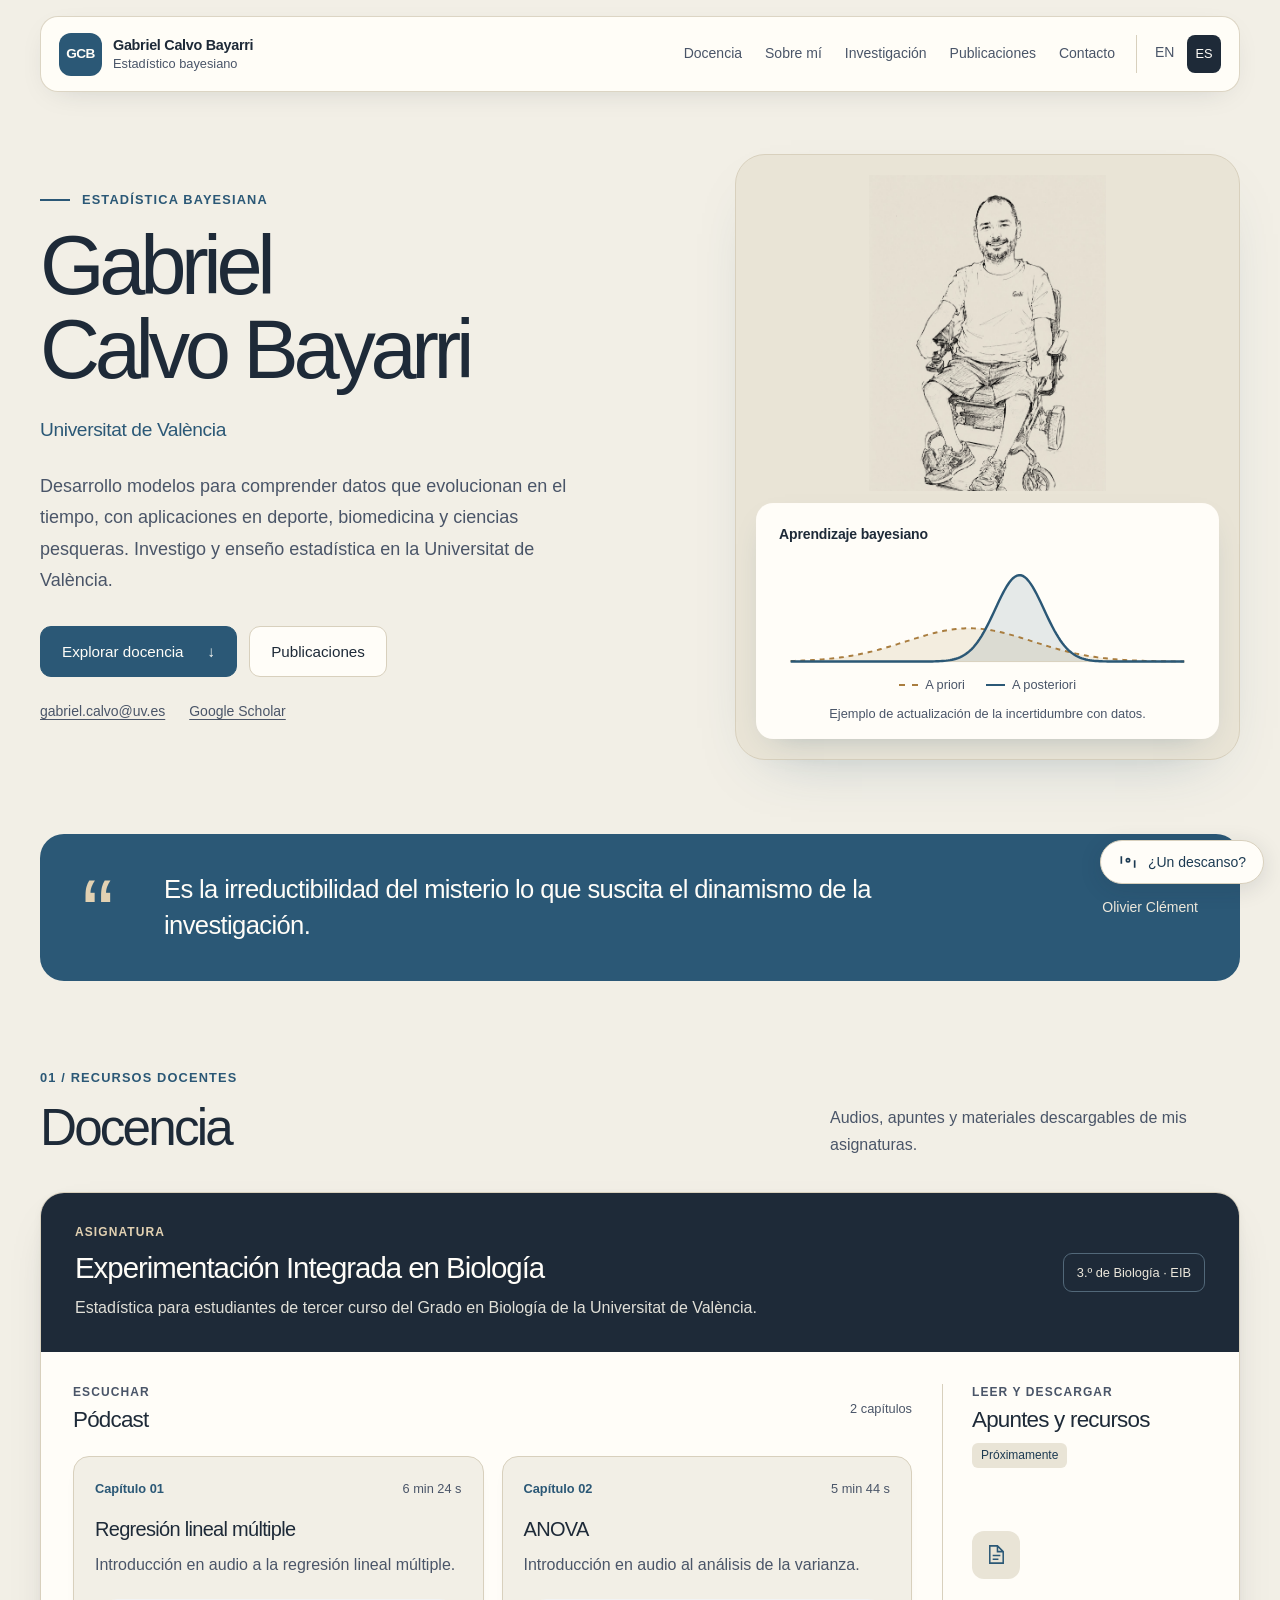
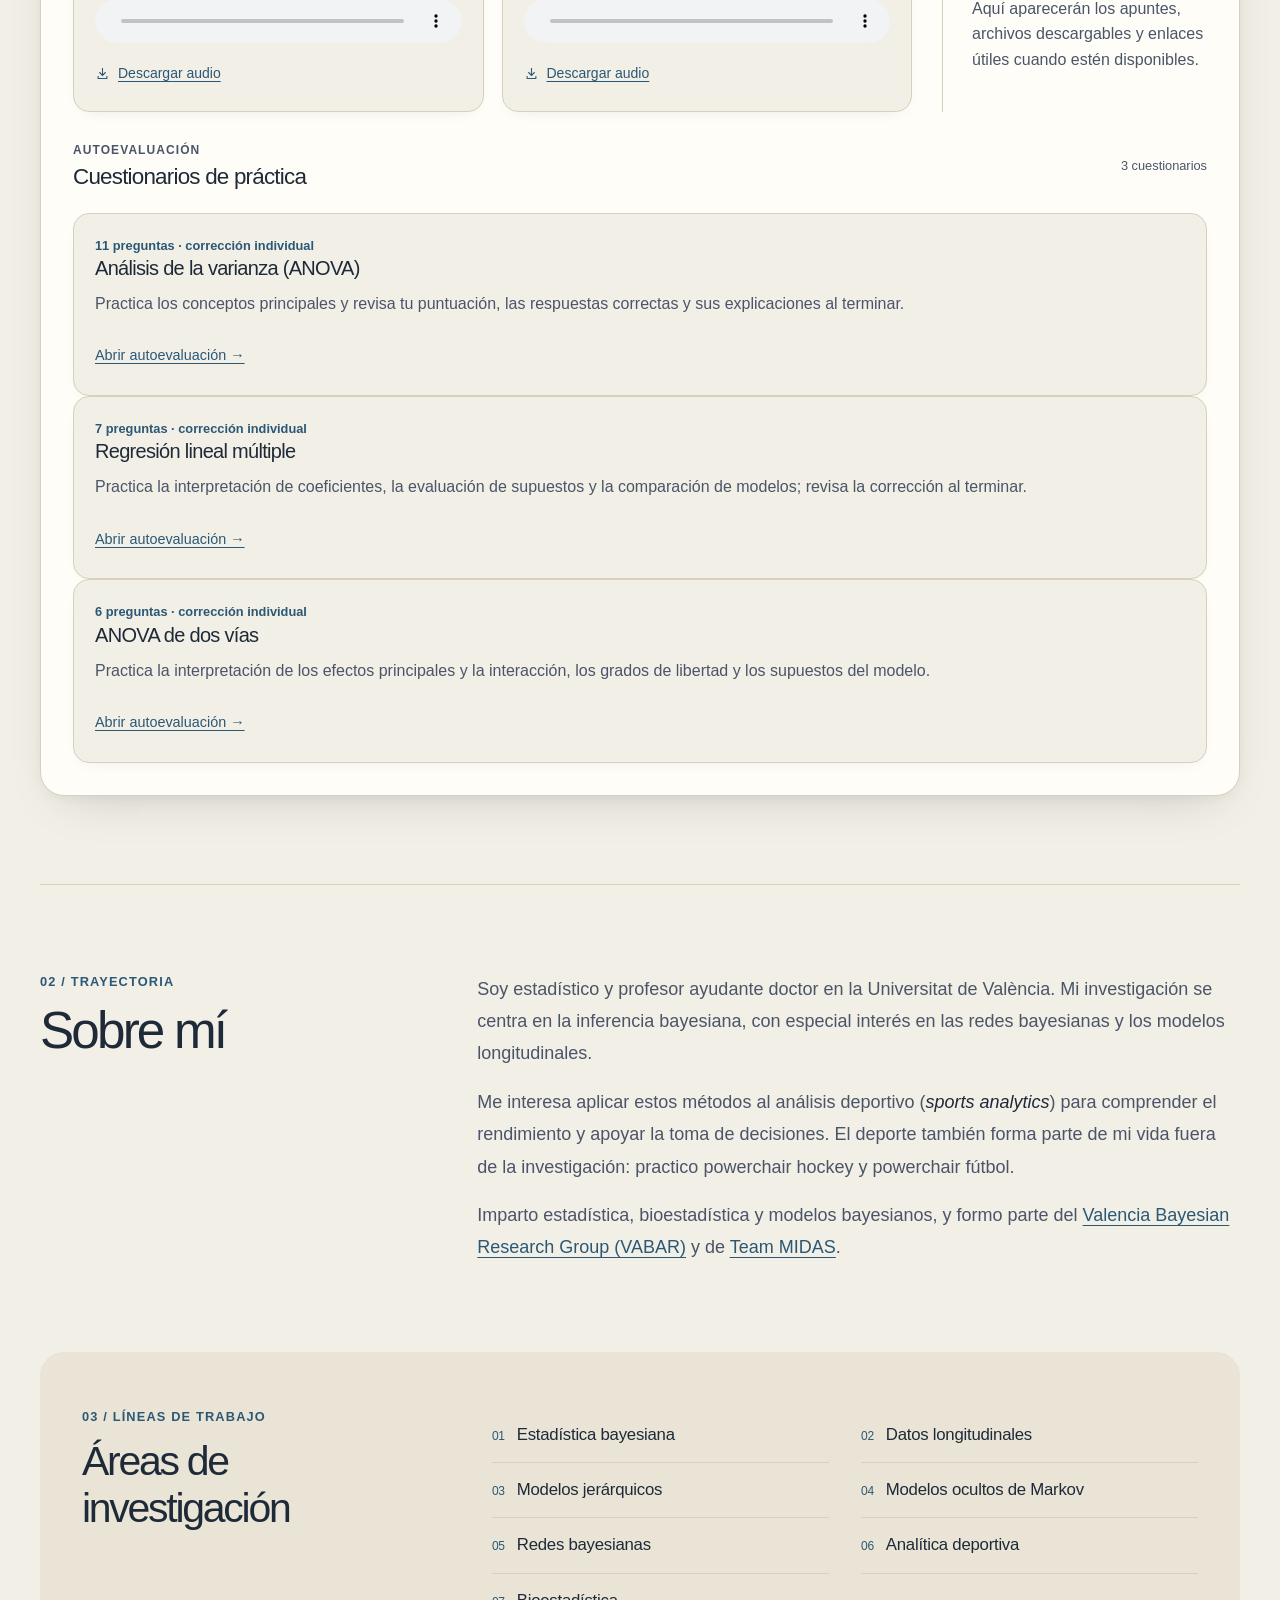
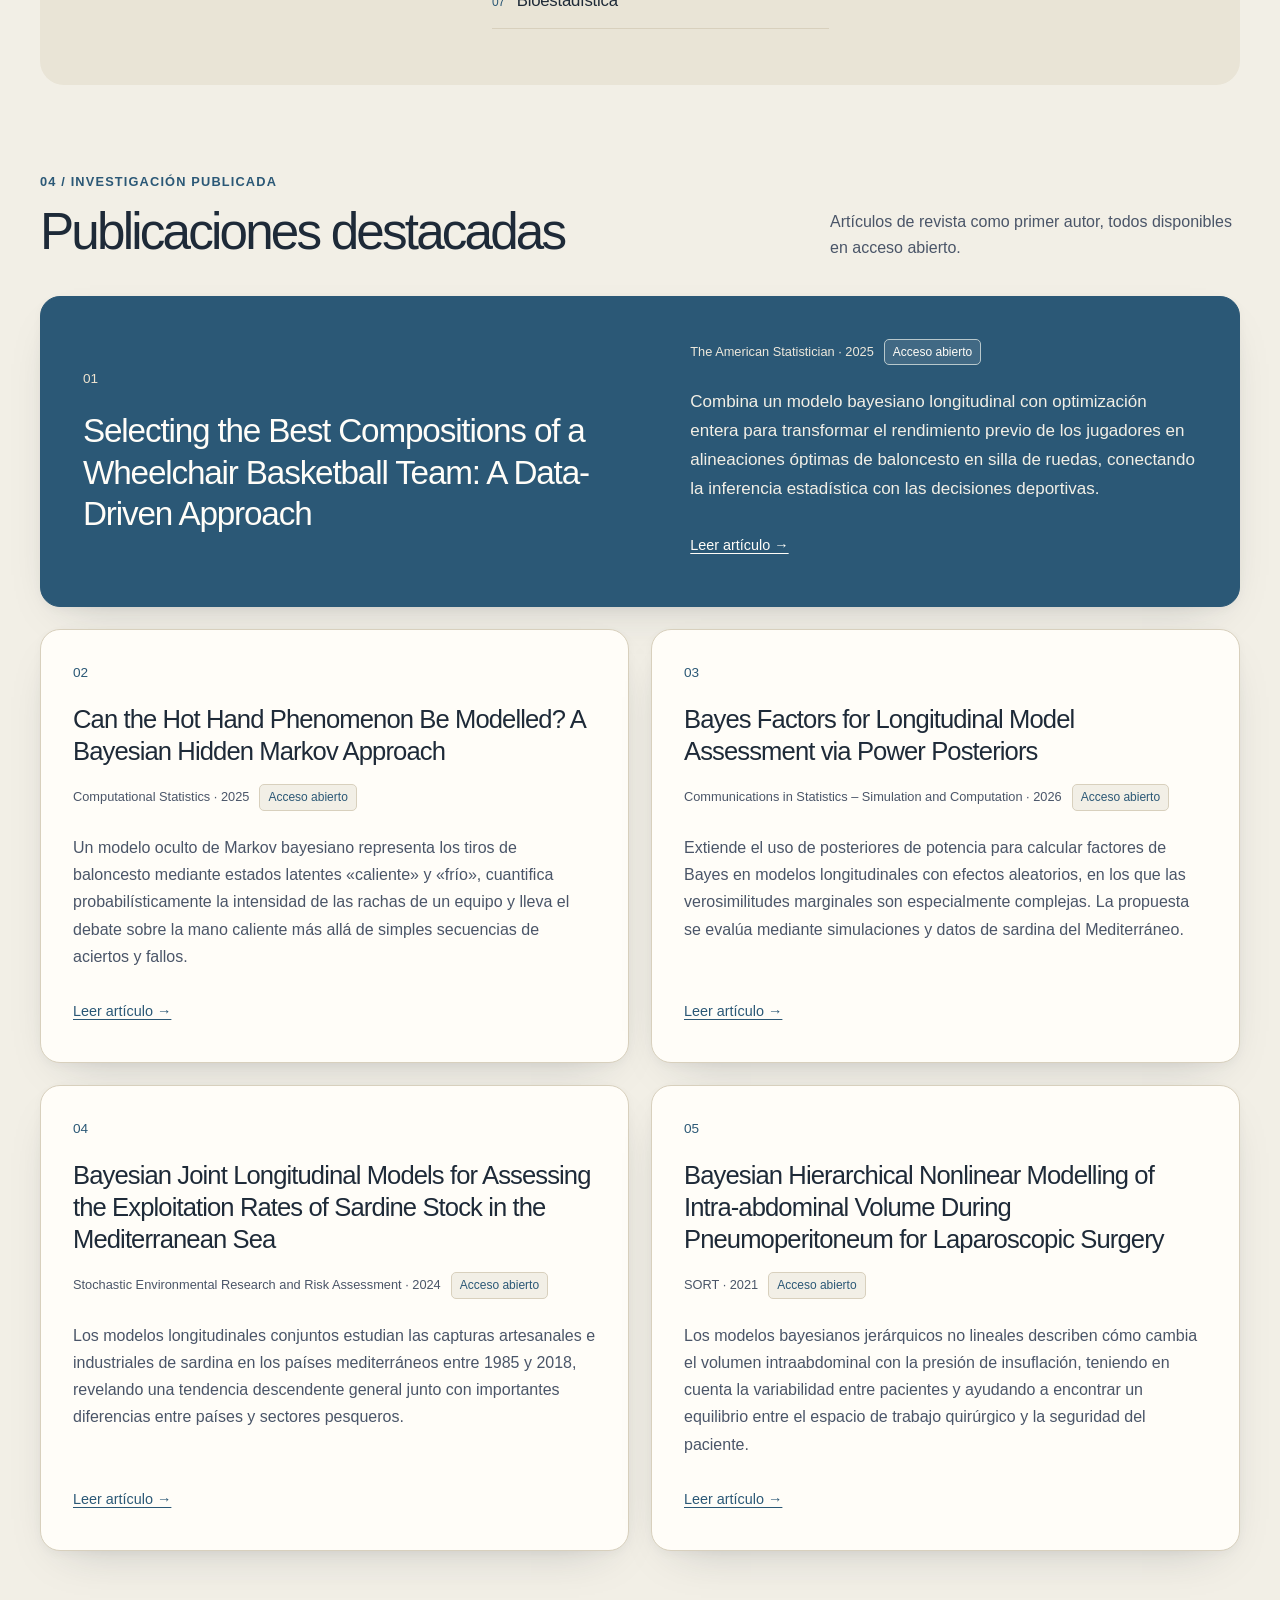
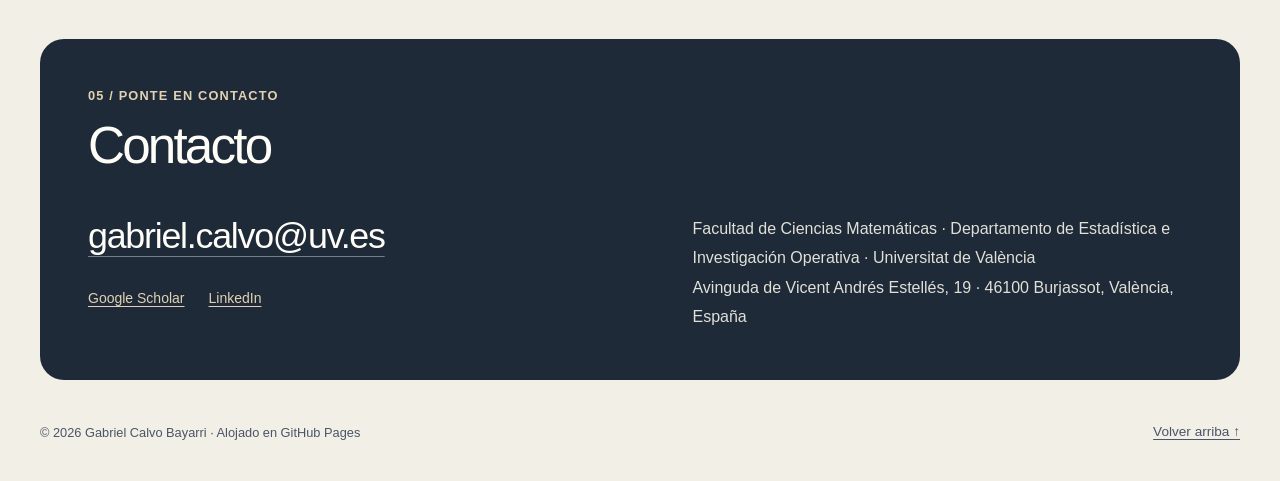
==== es/index.html @ 35aba58b "Reduce el cuestionario de ANOVA de dos vías a seis preguntas" ====
<!DOCTYPE html>
<html lang="es">
<head>
<meta charset="UTF-8">
<meta name="google-site-verification" content="R_-1goxI6KnAA8UKAMJeX9SjiZAaSFVaWB8MNSb2w28" />
<meta name="viewport" content="width=device-width, initial-scale=1.0">
<meta name="description" content="Gabriel Calvo Bayarri — estadístico especializado en modelos bayesianos jerárquicos y longitudinales en la Universitat de València; miembro de VABAR y Team MIDAS.">
<title>Gabriel Calvo Bayarri | Estadística</title>
<link rel="canonical" href="https://gcalvobayarri.github.io/es/">
<meta property="og:type" content="website">
<meta property="og:site_name" content="Gabriel Calvo Bayarri">
<meta property="og:title" content="Gabriel Calvo Bayarri | Estadística">
<meta property="og:description" content="Estadística bayesiana, investigación y docencia en la Universitat de València.">
<meta property="og:url" content="https://gcalvobayarri.github.io/es/">
<meta property="og:locale" content="es_ES">
<meta property="og:locale:alternate" content="en_GB">
<meta property="og:image" content="https://gcalvobayarri.github.io/ilustracion_perfil.jpeg">
<meta property="og:image:type" content="image/jpeg">
<meta property="og:image:width" content="1086">
<meta property="og:image:height" content="1448">
<meta property="og:image:alt" content="Caricatura de Gabriel Calvo Bayarri">
<meta name="twitter:card" content="summary">
<meta name="twitter:title" content="Gabriel Calvo Bayarri | Estadística">
<meta name="twitter:description" content="Estadística bayesiana, investigación y docencia en la Universitat de València.">
<meta name="twitter:image" content="https://gcalvobayarri.github.io/ilustracion_perfil.jpeg">
<meta name="twitter:image:alt" content="Caricatura de Gabriel Calvo Bayarri">
<link rel="alternate" hreflang="en" href="https://gcalvobayarri.github.io/">
<link rel="alternate" hreflang="es" href="https://gcalvobayarri.github.io/es/">
<link rel="alternate" hreflang="x-default" href="https://gcalvobayarri.github.io/">
<meta name="theme-color" content="#2b5876">
<link rel="stylesheet" href="/assets/site.css?v=20260910-warm">
<script src="/assets/site.js?v=20260910" defer></script>
<link rel="stylesheet" href="/assets/pong.css?v=1">
<script type="module" src="/assets/pong.mjs?v=2"></script>
</head>
<body>
<a class="skip-link" href="#main-content">Saltar al contenido</a>
<header class="site-header">
  <div class="container">
    <nav aria-label="Navegación principal">
      <a class="brand" href="#top" aria-label="Gabriel Calvo Bayarri — inicio">
        <span class="brand-mark" aria-hidden="true">GCB</span>
        <span class="brand-copy">
          <span class="brand-name">Gabriel Calvo Bayarri</span>
          <span class="brand-role">Estadístico bayesiano</span>
        </span>
      </a>
      <button class="menu-toggle" type="button" aria-expanded="false" aria-controls="primary-navigation" aria-label="Abrir menú" data-open-label="Abrir menú" data-close-label="Cerrar menú">
        <span aria-hidden="true"></span>
        <span aria-hidden="true"></span>
        <span aria-hidden="true"></span>
      </button>
      <ul class="nav-links" id="primary-navigation">
        <li><a href="#teaching">Docencia</a></li>
        <li><a href="#about">Sobre mí</a></li>
        <li><a href="#research">Investigación</a></li>
        <li><a href="#publications">Publicaciones</a></li>
        <li><a href="#contact">Contacto</a></li>
        <li class="language-switcher" aria-label="Idioma">
          <a href="/" lang="en" hreflang="en">EN</a>
          <span aria-hidden="true">|</span>
          <span aria-current="page">ES</span>
        </li>
      </ul>
    </nav>
  </div>
</header>
<div id="top" class="container">
<section class="hero" aria-labelledby="page-title">
    <div class="hero-copy">
      <p class="eyebrow">Estadística bayesiana</p>
      <h1 id="page-title"><span>Gabriel</span> <span>Calvo Bayarri</span></h1>
      <p class="subtitle">Universitat de València</p>
      <p class="introduction">Desarrollo modelos para comprender datos que evolucionan en el tiempo, con aplicaciones en deporte, biomedicina y ciencias pesqueras. Investigo y enseño estadística en la Universitat de València.</p>
      <div class="buttons">
        <a class="button" href="#teaching">Explorar docencia<span aria-hidden="true">↓</span></a>
        <a class="button secondary" href="#publications">Publicaciones</a>
      </div>
      <div class="hero-links">
        <a href="mailto:gabriel.calvo@uv.es">gabriel.calvo@uv.es</a>
        <a href="https://scholar.google.com/citations?user=3RSI4sgAAAAJ&amp;hl=en" target="_blank" rel="noopener noreferrer">Google Scholar</a>
      </div>
    </div>
    <div class="hero-media">
      <div class="profile-portrait"><img src="/ilustracion_perfil.jpeg" alt="Ilustración de Gabriel Calvo Bayarri" width="1086" height="1448" fetchpriority="high" decoding="async"></div>
      <figure class="signature">
      <div class="signature-heading"><strong>Aprendizaje bayesiano</strong></div>
      <svg viewBox="0 0 430 122" role="img" aria-labelledby="bayes-title-es bayes-desc-es" xmlns="http://www.w3.org/2000/svg">
        <title id="bayes-title-es">A priori · A posteriori</title>
        <desc id="bayes-desc-es">Ejemplo ilustrativo de dos densidades en una misma escala: una distribución a priori amplia y discontinua, y una distribución a posteriori más concentrada, en azul.</desc>
        <path class="prior-fill" d="M12.00,111.37 L14.03,111.31 L16.06,111.25 L18.09,111.18 L20.12,111.11 L22.15,111.03 L24.18,110.95 L26.21,110.86 L28.24,110.76 L30.27,110.66 L32.30,110.55 L34.33,110.43 L36.36,110.31 L38.39,110.18 L40.42,110.03 L42.45,109.88 L44.48,109.72 L46.51,109.55 L48.54,109.37 L50.57,109.18 L52.60,108.98 L54.63,108.77 L56.66,108.54 L58.69,108.30 L60.72,108.06 L62.75,107.79 L64.78,107.52 L66.81,107.23 L68.84,106.93 L70.87,106.61 L72.90,106.28 L74.93,105.94 L76.96,105.58 L78.99,105.21 L81.02,104.82 L83.05,104.41 L85.08,104.00 L87.11,103.56 L89.14,103.11 L91.17,102.65 L93.20,102.18 L95.23,101.68 L97.26,101.18 L99.29,100.66 L101.32,100.13 L103.35,99.58 L105.38,99.02 L107.41,98.46 L109.44,97.87 L111.47,97.28 L113.50,96.68 L115.53,96.07 L117.56,95.45 L119.59,94.83 L121.62,94.19 L123.65,93.55 L125.68,92.91 L127.71,92.27 L129.74,91.62 L131.77,90.97 L133.80,90.32 L135.83,89.68 L137.86,89.03 L139.89,88.39 L141.92,87.76 L143.95,87.13 L145.98,86.52 L148.01,85.91 L150.04,85.31 L152.07,84.73 L154.10,84.16 L156.13,83.61 L158.16,83.07 L160.19,82.55 L162.22,82.05 L164.25,81.58 L166.28,81.12 L168.31,80.69 L170.34,80.28 L172.37,79.90 L174.40,79.55 L176.43,79.22 L178.46,78.93 L180.49,78.66 L182.52,78.42 L184.55,78.22 L186.58,78.04 L188.61,77.90 L190.64,77.79 L192.67,77.72 L194.70,77.68 L196.73,77.67 L198.76,77.69 L200.79,77.75 L202.82,77.84 L204.85,77.96 L206.88,78.11 L208.91,78.30 L210.94,78.52 L212.97,78.77 L215.00,79.05 L217.03,79.36 L219.06,79.70 L221.09,80.06 L223.12,80.45 L225.15,80.87 L227.18,81.31 L229.21,81.77 L231.24,82.26 L233.27,82.77 L235.30,83.29 L237.33,83.84 L239.36,84.40 L241.39,84.97 L243.42,85.56 L245.45,86.16 L247.48,86.77 L249.51,87.40 L251.54,88.03 L253.57,88.66 L255.60,89.30 L257.63,89.95 L259.66,90.59 L261.69,91.24 L263.72,91.89 L265.75,92.54 L267.78,93.18 L269.81,93.82 L271.84,94.46 L273.87,95.09 L275.90,95.71 L277.93,96.33 L279.96,96.94 L281.99,97.53 L284.02,98.12 L286.05,98.70 L288.08,99.26 L290.11,99.81 L292.14,100.35 L294.17,100.88 L296.20,101.39 L298.23,101.89 L300.26,102.38 L302.29,102.85 L304.32,103.31 L306.35,103.75 L308.38,104.17 L310.41,104.59 L312.44,104.98 L314.47,105.36 L316.50,105.73 L318.53,106.08 L320.56,106.42 L322.59,106.75 L324.62,107.06 L326.65,107.35 L328.68,107.64 L330.71,107.91 L332.74,108.16 L334.77,108.41 L336.80,108.64 L338.83,108.86 L340.86,109.07 L342.89,109.26 L344.92,109.45 L346.95,109.63 L348.98,109.79 L351.01,109.95 L353.04,110.10 L355.07,110.23 L357.10,110.36 L359.13,110.49 L361.16,110.60 L363.19,110.71 L365.22,110.81 L367.25,110.90 L369.28,110.99 L371.31,111.07 L373.34,111.14 L375.37,111.21 L377.40,111.28 L379.43,111.34 L381.46,111.39 L383.49,111.44 L385.52,111.49 L387.55,111.54 L389.58,111.58 L391.61,111.61 L393.64,111.65 L395.67,111.68 L397.70,111.71 L399.73,111.74 L401.76,111.76 L403.79,111.78 L405.82,111.80 L407.85,111.82 L409.88,111.84 L411.91,111.86 L413.94,111.87 L415.97,111.88 L418.00,111.89 L418,112 L12,112 Z"/>
        <path class="posterior-fill" d="M12.00,112.00 L14.03,112.00 L16.06,112.00 L18.09,112.00 L20.12,112.00 L22.15,112.00 L24.18,112.00 L26.21,112.00 L28.24,112.00 L30.27,112.00 L32.30,112.00 L34.33,112.00 L36.36,112.00 L38.39,112.00 L40.42,112.00 L42.45,112.00 L44.48,112.00 L46.51,112.00 L48.54,112.00 L50.57,112.00 L52.60,112.00 L54.63,112.00 L56.66,112.00 L58.69,112.00 L60.72,112.00 L62.75,112.00 L64.78,112.00 L66.81,112.00 L68.84,112.00 L70.87,112.00 L72.90,112.00 L74.93,112.00 L76.96,112.00 L78.99,112.00 L81.02,112.00 L83.05,112.00 L85.08,112.00 L87.11,112.00 L89.14,112.00 L91.17,112.00 L93.20,112.00 L95.23,112.00 L97.26,112.00 L99.29,112.00 L101.32,112.00 L103.35,112.00 L105.38,112.00 L107.41,112.00 L109.44,112.00 L111.47,112.00 L113.50,112.00 L115.53,112.00 L117.56,112.00 L119.59,112.00 L121.62,112.00 L123.65,112.00 L125.68,112.00 L127.71,112.00 L129.74,112.00 L131.77,112.00 L133.80,112.00 L135.83,112.00 L137.86,111.99 L139.89,111.99 L141.92,111.99 L143.95,111.98 L145.98,111.98 L148.01,111.97 L150.04,111.96 L152.07,111.94 L154.10,111.92 L156.13,111.89 L158.16,111.85 L160.19,111.81 L162.22,111.74 L164.25,111.66 L166.28,111.56 L168.31,111.43 L170.34,111.27 L172.37,111.06 L174.40,110.80 L176.43,110.49 L178.46,110.10 L180.49,109.63 L182.52,109.06 L184.55,108.39 L186.58,107.58 L188.61,106.63 L190.64,105.52 L192.67,104.22 L194.70,102.73 L196.73,101.03 L198.76,99.10 L200.79,96.92 L202.82,94.50 L204.85,91.81 L206.88,88.87 L208.91,85.67 L210.94,82.23 L212.97,78.55 L215.00,74.66 L217.03,70.60 L219.06,66.39 L221.09,62.08 L223.12,57.71 L225.15,53.35 L227.18,49.06 L229.21,44.89 L231.24,40.90 L233.27,37.18 L235.30,33.77 L237.33,30.74 L239.36,28.14 L241.39,26.02 L243.42,24.42 L245.45,23.38 L247.48,22.90 L249.51,23.01 L251.54,23.70 L253.57,24.95 L255.60,26.74 L257.63,29.04 L259.66,31.81 L261.69,34.98 L263.72,38.52 L265.75,42.35 L267.78,46.40 L269.81,50.63 L271.84,54.96 L273.87,59.32 L275.90,63.67 L277.93,67.95 L279.96,72.11 L281.99,76.12 L284.02,79.93 L286.05,83.52 L288.08,86.88 L290.11,89.99 L292.14,92.83 L294.17,95.42 L296.20,97.75 L298.23,99.84 L300.26,101.68 L302.29,103.30 L304.32,104.72 L306.35,105.95 L308.38,107.00 L310.41,107.89 L312.44,108.65 L314.47,109.29 L316.50,109.82 L318.53,110.25 L320.56,110.61 L322.59,110.90 L324.62,111.14 L326.65,111.33 L328.68,111.48 L330.71,111.60 L332.74,111.70 L334.77,111.77 L336.80,111.83 L338.83,111.87 L340.86,111.90 L342.89,111.93 L344.92,111.95 L346.95,111.96 L348.98,111.97 L351.01,111.98 L353.04,111.99 L355.07,111.99 L357.10,111.99 L359.13,111.99 L361.16,112.00 L363.19,112.00 L365.22,112.00 L367.25,112.00 L369.28,112.00 L371.31,112.00 L373.34,112.00 L375.37,112.00 L377.40,112.00 L379.43,112.00 L381.46,112.00 L383.49,112.00 L385.52,112.00 L387.55,112.00 L389.58,112.00 L391.61,112.00 L393.64,112.00 L395.67,112.00 L397.70,112.00 L399.73,112.00 L401.76,112.00 L403.79,112.00 L405.82,112.00 L407.85,112.00 L409.88,112.00 L411.91,112.00 L413.94,112.00 L415.97,112.00 L418.00,112.00 L418,112 L12,112 Z"/>
        <line class="chart-baseline" x1="12" y1="112" x2="418" y2="112"/>
        <path class="prior-curve" d="M12.00,111.37 L14.03,111.31 L16.06,111.25 L18.09,111.18 L20.12,111.11 L22.15,111.03 L24.18,110.95 L26.21,110.86 L28.24,110.76 L30.27,110.66 L32.30,110.55 L34.33,110.43 L36.36,110.31 L38.39,110.18 L40.42,110.03 L42.45,109.88 L44.48,109.72 L46.51,109.55 L48.54,109.37 L50.57,109.18 L52.60,108.98 L54.63,108.77 L56.66,108.54 L58.69,108.30 L60.72,108.06 L62.75,107.79 L64.78,107.52 L66.81,107.23 L68.84,106.93 L70.87,106.61 L72.90,106.28 L74.93,105.94 L76.96,105.58 L78.99,105.21 L81.02,104.82 L83.05,104.41 L85.08,104.00 L87.11,103.56 L89.14,103.11 L91.17,102.65 L93.20,102.18 L95.23,101.68 L97.26,101.18 L99.29,100.66 L101.32,100.13 L103.35,99.58 L105.38,99.02 L107.41,98.46 L109.44,97.87 L111.47,97.28 L113.50,96.68 L115.53,96.07 L117.56,95.45 L119.59,94.83 L121.62,94.19 L123.65,93.55 L125.68,92.91 L127.71,92.27 L129.74,91.62 L131.77,90.97 L133.80,90.32 L135.83,89.68 L137.86,89.03 L139.89,88.39 L141.92,87.76 L143.95,87.13 L145.98,86.52 L148.01,85.91 L150.04,85.31 L152.07,84.73 L154.10,84.16 L156.13,83.61 L158.16,83.07 L160.19,82.55 L162.22,82.05 L164.25,81.58 L166.28,81.12 L168.31,80.69 L170.34,80.28 L172.37,79.90 L174.40,79.55 L176.43,79.22 L178.46,78.93 L180.49,78.66 L182.52,78.42 L184.55,78.22 L186.58,78.04 L188.61,77.90 L190.64,77.79 L192.67,77.72 L194.70,77.68 L196.73,77.67 L198.76,77.69 L200.79,77.75 L202.82,77.84 L204.85,77.96 L206.88,78.11 L208.91,78.30 L210.94,78.52 L212.97,78.77 L215.00,79.05 L217.03,79.36 L219.06,79.70 L221.09,80.06 L223.12,80.45 L225.15,80.87 L227.18,81.31 L229.21,81.77 L231.24,82.26 L233.27,82.77 L235.30,83.29 L237.33,83.84 L239.36,84.40 L241.39,84.97 L243.42,85.56 L245.45,86.16 L247.48,86.77 L249.51,87.40 L251.54,88.03 L253.57,88.66 L255.60,89.30 L257.63,89.95 L259.66,90.59 L261.69,91.24 L263.72,91.89 L265.75,92.54 L267.78,93.18 L269.81,93.82 L271.84,94.46 L273.87,95.09 L275.90,95.71 L277.93,96.33 L279.96,96.94 L281.99,97.53 L284.02,98.12 L286.05,98.70 L288.08,99.26 L290.11,99.81 L292.14,100.35 L294.17,100.88 L296.20,101.39 L298.23,101.89 L300.26,102.38 L302.29,102.85 L304.32,103.31 L306.35,103.75 L308.38,104.17 L310.41,104.59 L312.44,104.98 L314.47,105.36 L316.50,105.73 L318.53,106.08 L320.56,106.42 L322.59,106.75 L324.62,107.06 L326.65,107.35 L328.68,107.64 L330.71,107.91 L332.74,108.16 L334.77,108.41 L336.80,108.64 L338.83,108.86 L340.86,109.07 L342.89,109.26 L344.92,109.45 L346.95,109.63 L348.98,109.79 L351.01,109.95 L353.04,110.10 L355.07,110.23 L357.10,110.36 L359.13,110.49 L361.16,110.60 L363.19,110.71 L365.22,110.81 L367.25,110.90 L369.28,110.99 L371.31,111.07 L373.34,111.14 L375.37,111.21 L377.40,111.28 L379.43,111.34 L381.46,111.39 L383.49,111.44 L385.52,111.49 L387.55,111.54 L389.58,111.58 L391.61,111.61 L393.64,111.65 L395.67,111.68 L397.70,111.71 L399.73,111.74 L401.76,111.76 L403.79,111.78 L405.82,111.80 L407.85,111.82 L409.88,111.84 L411.91,111.86 L413.94,111.87 L415.97,111.88 L418.00,111.89"/>
        <path class="posterior-curve" d="M12.00,112.00 L14.03,112.00 L16.06,112.00 L18.09,112.00 L20.12,112.00 L22.15,112.00 L24.18,112.00 L26.21,112.00 L28.24,112.00 L30.27,112.00 L32.30,112.00 L34.33,112.00 L36.36,112.00 L38.39,112.00 L40.42,112.00 L42.45,112.00 L44.48,112.00 L46.51,112.00 L48.54,112.00 L50.57,112.00 L52.60,112.00 L54.63,112.00 L56.66,112.00 L58.69,112.00 L60.72,112.00 L62.75,112.00 L64.78,112.00 L66.81,112.00 L68.84,112.00 L70.87,112.00 L72.90,112.00 L74.93,112.00 L76.96,112.00 L78.99,112.00 L81.02,112.00 L83.05,112.00 L85.08,112.00 L87.11,112.00 L89.14,112.00 L91.17,112.00 L93.20,112.00 L95.23,112.00 L97.26,112.00 L99.29,112.00 L101.32,112.00 L103.35,112.00 L105.38,112.00 L107.41,112.00 L109.44,112.00 L111.47,112.00 L113.50,112.00 L115.53,112.00 L117.56,112.00 L119.59,112.00 L121.62,112.00 L123.65,112.00 L125.68,112.00 L127.71,112.00 L129.74,112.00 L131.77,112.00 L133.80,112.00 L135.83,112.00 L137.86,111.99 L139.89,111.99 L141.92,111.99 L143.95,111.98 L145.98,111.98 L148.01,111.97 L150.04,111.96 L152.07,111.94 L154.10,111.92 L156.13,111.89 L158.16,111.85 L160.19,111.81 L162.22,111.74 L164.25,111.66 L166.28,111.56 L168.31,111.43 L170.34,111.27 L172.37,111.06 L174.40,110.80 L176.43,110.49 L178.46,110.10 L180.49,109.63 L182.52,109.06 L184.55,108.39 L186.58,107.58 L188.61,106.63 L190.64,105.52 L192.67,104.22 L194.70,102.73 L196.73,101.03 L198.76,99.10 L200.79,96.92 L202.82,94.50 L204.85,91.81 L206.88,88.87 L208.91,85.67 L210.94,82.23 L212.97,78.55 L215.00,74.66 L217.03,70.60 L219.06,66.39 L221.09,62.08 L223.12,57.71 L225.15,53.35 L227.18,49.06 L229.21,44.89 L231.24,40.90 L233.27,37.18 L235.30,33.77 L237.33,30.74 L239.36,28.14 L241.39,26.02 L243.42,24.42 L245.45,23.38 L247.48,22.90 L249.51,23.01 L251.54,23.70 L253.57,24.95 L255.60,26.74 L257.63,29.04 L259.66,31.81 L261.69,34.98 L263.72,38.52 L265.75,42.35 L267.78,46.40 L269.81,50.63 L271.84,54.96 L273.87,59.32 L275.90,63.67 L277.93,67.95 L279.96,72.11 L281.99,76.12 L284.02,79.93 L286.05,83.52 L288.08,86.88 L290.11,89.99 L292.14,92.83 L294.17,95.42 L296.20,97.75 L298.23,99.84 L300.26,101.68 L302.29,103.30 L304.32,104.72 L306.35,105.95 L308.38,107.00 L310.41,107.89 L312.44,108.65 L314.47,109.29 L316.50,109.82 L318.53,110.25 L320.56,110.61 L322.59,110.90 L324.62,111.14 L326.65,111.33 L328.68,111.48 L330.71,111.60 L332.74,111.70 L334.77,111.77 L336.80,111.83 L338.83,111.87 L340.86,111.90 L342.89,111.93 L344.92,111.95 L346.95,111.96 L348.98,111.97 L351.01,111.98 L353.04,111.99 L355.07,111.99 L357.10,111.99 L359.13,111.99 L361.16,112.00 L363.19,112.00 L365.22,112.00 L367.25,112.00 L369.28,112.00 L371.31,112.00 L373.34,112.00 L375.37,112.00 L377.40,112.00 L379.43,112.00 L381.46,112.00 L383.49,112.00 L385.52,112.00 L387.55,112.00 L389.58,112.00 L391.61,112.00 L393.64,112.00 L395.67,112.00 L397.70,112.00 L399.73,112.00 L401.76,112.00 L403.79,112.00 L405.82,112.00 L407.85,112.00 L409.88,112.00 L411.91,112.00 L413.94,112.00 L415.97,112.00 L418.00,112.00"/>
      </svg>
      <div class="chart-legend"><span class="legend prior">A priori</span><span class="legend">A posteriori</span></div>
      <figcaption class="signature-caption">Ejemplo de actualización de la incertidumbre con datos.</figcaption>
    </figure>
    </div>
  </section>
<figure class="research-quote">
    <span class="quote-mark" aria-hidden="true">“</span>
    <blockquote>
      <p>Es la irreductibilidad del misterio lo que suscita el dinamismo de la investigación.</p>
    </blockquote>
    <figcaption>Olivier Clément</figcaption>
  </figure>
<main id="main-content">
<section id="teaching" class="teaching-section">
      <div class="section-heading-block">
      <div><p class="section-kicker">01 / Recursos docentes</p><h2>Docencia</h2></div>
      <p class="section-lede">Audios, apuntes y materiales descargables de mis asignaturas.</p>
    </div>

      <article class="course-block">
        <div class="course-heading">
          <div>
            <p class="eyebrow">Asignatura</p>
            <h3>Experimentación Integrada en Biología</h3>
            <p>Estadística para estudiantes de tercer curso del Grado en Biología de la Universitat de València.</p>
          </div>
          <span class="course-badge">3.º de Biología · EIB</span>
        </div>

        <div class="teaching-layout">
          <div class="teaching-panel" role="region" aria-labelledby="podcast-title-es">
            <div class="panel-heading">
              <div>
                <p class="eyebrow">Escuchar</p>
                <h4 id="podcast-title-es">Pódcast</h4>
              </div>
              <span class="panel-count">2 capítulos</span>
            </div>

            <div class="episode-list">
              <article class="episode-card">
                <div class="episode-top">
                  <span class="episode-number">Capítulo 01</span>
                  <span class="episode-duration">6 min 24 s</span>
                </div>
                <h5>Regresión lineal múltiple</h5>
                <p>Introducción en audio a la regresión lineal múltiple.</p>
                <audio controls preload="metadata" aria-label="Pódcast: Capítulo 1, Regresión lineal múltiple">
                  <source src="/audio/capitulo_modelo_lineal_es.m4a" type="audio/mp4">
                  Tu navegador no permite reproducir este audio.
                </audio>
                <div class="episode-footer">
                  <a class="audio-download" href="/audio/capitulo_modelo_lineal_es.m4a" download><svg viewBox="0 0 24 24" fill="none" stroke="currentColor" stroke-width="1.7" aria-hidden="true"><path d="M12 3v12m-5-5 5 5 5-5M5 16v4h14v-4"/></svg>Descargar audio</a>
                </div>
              </article>

              <article class="episode-card">
                <div class="episode-top">
                  <span class="episode-number">Capítulo 02</span>
                  <span class="episode-duration">5 min 44 s</span>
                </div>
                <h5>ANOVA</h5>
                <p>Introducción en audio al análisis de la varianza.</p>
                <audio controls preload="metadata" aria-label="Pódcast: Capítulo 2, ANOVA">
                  <source src="/audio/capitulo2_anova_es.m4a" type="audio/mp4">
                  Tu navegador no permite reproducir este audio.
                </audio>
                <div class="episode-footer">
                  <a class="audio-download" href="/audio/capitulo2_anova_es.m4a" download><svg viewBox="0 0 24 24" fill="none" stroke="currentColor" stroke-width="1.7" aria-hidden="true"><path d="M12 3v12m-5-5 5 5 5-5M5 16v4h14v-4"/></svg>Descargar audio</a>
                </div>
              </article>
            </div>
          </div>

          <div class="teaching-panel materials-panel" role="region" aria-labelledby="materials-title-es">
            <div class="panel-heading">
              <div>
                <p class="eyebrow">Leer y descargar</p>
                <h4 id="materials-title-es">Apuntes y recursos</h4>
              </div>
              <span class="panel-count">Próximamente</span>
            </div>
            <div class="materials-empty">
      <span class="materials-symbol" aria-hidden="true"><svg viewBox="0 0 24 24" fill="none" stroke="currentColor" stroke-width="1.6" aria-hidden="true"><path d="M13 3H5v18h14V9l-6-6Zm0 0v6h6M8 13h8M8 17h6"/></svg></span>
      <p>Aquí aparecerán los apuntes, archivos descargables y enlaces útiles cuando estén disponibles.</p>
    </div>
          </div>
          <div class="teaching-panel" role="region" aria-labelledby="practice-title-es" style="grid-column:1 / -1">
            <div class="panel-heading">
              <div><p class="eyebrow">Autoevaluación</p><h4 id="practice-title-es">Cuestionarios de práctica</h4></div>
              <span class="panel-count">3 cuestionarios</span>
            </div>
            <article class="episode-card">
              <span class="episode-number">11 preguntas · corrección individual</span>
              <h5>Análisis de la varianza (ANOVA)</h5>
              <p>Practica los conceptos principales y revisa tu puntuación, las respuestas correctas y sus explicaciones al terminar.</p>
              <a class="publication-link" href="/es/docencia/anova.html">Abrir autoevaluación →</a>
            </article>
            <article class="episode-card">
              <span class="episode-number">7 preguntas · corrección individual</span>
              <h5>Regresión lineal múltiple</h5>
              <p>Practica la interpretación de coeficientes, la evaluación de supuestos y la comparación de modelos; revisa la corrección al terminar.</p>
              <a class="publication-link" href="/es/docencia/regresion.html">Abrir autoevaluación →</a>
            </article>
            <article class="episode-card">
              <span class="episode-number">6 preguntas · corrección individual</span>
              <h5>ANOVA de dos vías</h5>
              <p>Practica la interpretación de los efectos principales y la interacción, los grados de libertad y los supuestos del modelo.</p>
              <a class="publication-link" href="/es/docencia/anova-dos-vias.html">Abrir autoevaluación →</a>
            </article>
          </div>
        </div>
      </article>
    </section>

<section id="about" class="about-section">
    <div><p class="section-kicker">02 / Trayectoria</p><h2>Sobre mí</h2></div>
    <div class="about-copy">
      <p>Soy estadístico y profesor ayudante doctor en la Universitat de València. Mi investigación se centra en la inferencia bayesiana, con especial interés en las redes bayesianas y los modelos longitudinales.</p>
      <p>Me interesa aplicar estos métodos al análisis deportivo (<em>sports analytics</em>) para comprender el rendimiento y apoyar la toma de decisiones. El deporte también forma parte de mi vida fuera de la investigación: practico powerchair hockey y powerchair fútbol.</p>
      <p>Imparto estadística, bioestadística y modelos bayesianos, y formo parte del
        <a href="https://vabar.github.io/members/" target="_blank" rel="noopener noreferrer">Valencia Bayesian Research Group (VABAR)</a>
        y de <a href="https://math.uni.lu/midas/people/dp/?gabrielcalvo" target="_blank" rel="noopener noreferrer">Team MIDAS</a>.
      </p>
    </div>
  </section>

<section id="research" class="research-section">
    <div><p class="section-kicker">03 / Líneas de trabajo</p><h2>Áreas de investigación</h2></div>
    <ul class="research-list">
        <li>Estadística bayesiana</li>
        <li>Datos longitudinales</li>
        <li>Modelos jerárquicos</li>
        <li>Modelos ocultos de Markov</li>
        <li>Redes bayesianas</li>
        <li>Analítica deportiva</li>
        <li>Bioestadística</li>
      </ul>
  </section>

<section id="publications">
    <div class="section-heading-block">
      <div><p class="section-kicker">04 / Investigación publicada</p><h2>Publicaciones destacadas</h2></div>
      <p class="section-lede">Artículos de revista como primer autor, todos disponibles en acceso abierto.</p>
    </div>
    <div class="publications"><article class="pub-card featured"><div class="featured-heading"><span class="publication-number" aria-hidden="true">01</span><h3>
            <a href="https://www.tandfonline.com/doi/full/10.1080/00031305.2024.2402246" target="_blank" rel="noopener noreferrer">
              Selecting the Best Compositions of a Wheelchair Basketball Team: A Data-Driven Approach
            </a>
          </h3></div><div class="featured-body">
          <p class="publication-meta">
            <span>The American Statistician · 2025</span>
            <span class="open-access-badge">Acceso abierto</span>
          </p>
          <p>
            Combina un modelo bayesiano longitudinal con optimización entera
            para transformar el rendimiento previo de los jugadores en
            alineaciones óptimas de baloncesto en silla de ruedas, conectando
            la inferencia estadística con las decisiones deportivas.
          </p>
          <a class="publication-link" href="https://www.tandfonline.com/doi/full/10.1080/00031305.2024.2402246" target="_blank" rel="noopener noreferrer">Leer artículo →</a>
        </div></article><article class="pub-card">
<span class="publication-number" aria-hidden="true">02</span>
          <h3>
            <a href="https://link.springer.com/article/10.1007/s00180-024-01560-8" target="_blank" rel="noopener noreferrer">
              Can the Hot Hand Phenomenon Be Modelled? A Bayesian Hidden Markov Approach
            </a>
          </h3>
          <p class="publication-meta">
            <span>Computational Statistics · 2025</span>
            <span class="open-access-badge">Acceso abierto</span>
          </p>
          <p>
            Un modelo oculto de Markov bayesiano representa los tiros de
            baloncesto mediante estados latentes «caliente» y «frío», cuantifica
            probabilísticamente la intensidad de las rachas de un equipo y lleva
            el debate sobre la mano caliente más allá de simples secuencias de
            aciertos y fallos.
          </p>
          <a class="publication-link" href="https://link.springer.com/article/10.1007/s00180-024-01560-8" target="_blank" rel="noopener noreferrer">Leer artículo →</a>
        </article><article class="pub-card">
<span class="publication-number" aria-hidden="true">03</span>
          <h3>
            <a href="https://www.tandfonline.com/doi/full/10.1080/03610918.2024.2399159" target="_blank" rel="noopener noreferrer">
              Bayes Factors for Longitudinal Model Assessment via Power Posteriors
            </a>
          </h3>
          <p class="publication-meta">
            <span>Communications in Statistics – Simulation and Computation · 2026</span>
            <span class="open-access-badge">Acceso abierto</span>
          </p>
          <p>
            Extiende el uso de posteriores de potencia para calcular factores
            de Bayes en modelos longitudinales con efectos aleatorios, en los
            que las verosimilitudes marginales son especialmente complejas. La
            propuesta se evalúa mediante simulaciones y datos de sardina del
            Mediterráneo.
          </p>
          <a class="publication-link" href="https://www.tandfonline.com/doi/full/10.1080/03610918.2024.2399159" target="_blank" rel="noopener noreferrer">Leer artículo →</a>
        </article><article class="pub-card">
<span class="publication-number" aria-hidden="true">04</span>
          <h3>
            <a href="https://link.springer.com/article/10.1007/s00477-023-02649-0" target="_blank" rel="noopener noreferrer">
              Bayesian Joint Longitudinal Models for Assessing the Exploitation Rates of Sardine Stock in the Mediterranean Sea
            </a>
          </h3>
          <p class="publication-meta">
            <span>Stochastic Environmental Research and Risk Assessment · 2024</span>
            <span class="open-access-badge">Acceso abierto</span>
          </p>
          <p>
            Los modelos longitudinales conjuntos estudian las capturas
            artesanales e industriales de sardina en los países mediterráneos
            entre 1985 y 2018, revelando una tendencia descendente general junto
            con importantes diferencias entre países y sectores pesqueros.
          </p>
          <a class="publication-link" href="https://link.springer.com/article/10.1007/s00477-023-02649-0" target="_blank" rel="noopener noreferrer">Leer artículo →</a>
        </article><article class="pub-card">
<span class="publication-number" aria-hidden="true">05</span>
          <h3>
            <a href="https://upcommons.upc.edu/entities/publication/efefdcba-d39e-43cb-ab7d-149e91c5d741" target="_blank" rel="noopener noreferrer">
              Bayesian Hierarchical Nonlinear Modelling of Intra-abdominal Volume During Pneumoperitoneum for Laparoscopic Surgery
            </a>
          </h3>
          <p class="publication-meta">
            <span>SORT · 2021</span>
            <span class="open-access-badge">Acceso abierto</span>
          </p>
          <p>
            Los modelos bayesianos jerárquicos no lineales describen cómo
            cambia el volumen intraabdominal con la presión de insuflación,
            teniendo en cuenta la variabilidad entre pacientes y ayudando a
            encontrar un equilibrio entre el espacio de trabajo quirúrgico y
            la seguridad del paciente.
          </p>
          <a class="publication-link" href="https://upcommons.upc.edu/entities/publication/efefdcba-d39e-43cb-ab7d-149e91c5d741" target="_blank" rel="noopener noreferrer">Leer artículo →</a>
        </article></div>
  </section>

<section id="contact" class="contact-section">
    <p class="section-kicker">05 / Ponte en contacto</p><h2>Contacto</h2>
    <div class="contact-layout">
      <div><a class="contact-email" href="mailto:gabriel.calvo@uv.es">gabriel.calvo@uv.es</a><div class="contact-links">
        <a href="https://scholar.google.com/citations?user=3RSI4sgAAAAJ&hl=en" target="_blank" rel="noopener noreferrer">Google Scholar</a>
        <a href="https://www.linkedin.com/in/gabriel-calvo-bayarri-797377b9/" target="_blank" rel="noopener noreferrer">LinkedIn</a>
      </div></div>
      <p class="contact-address">Facultad de Ciencias Matemáticas · Departamento de Estadística e Investigación Operativa · Universitat de València<br>
          Avinguda de Vicent Andrés Estellés, 19 · 46100 Burjassot, València, España</p>
    </div>
  </section>
</main>
</div>
<footer>
  <div class="container">
    <p>© 2026 Gabriel Calvo Bayarri · Alojado en GitHub Pages</p>
    <a href="#top">Volver arriba ↑</a>
  </div>
</footer>
<!-- Cloudflare Web Analytics -->
<script type='module' src='https://static.cloudflareinsights.com/beacon.min.js' data-cf-beacon='{"token": "9bba960dc3624a2086b7335573e051ea"}'></script>
<!-- End Cloudflare Web Analytics -->
</body>
</html>
---- assets/site.css ----
/* Shared visual system for the English and Spanish pages. */
:root {
  color-scheme: light;
  --ink: #1e2a38;
  --muted: #4a5568;
  --blue: #2b5876;
  --blue-dark: #1c3a52;
  --blue-light: #e9e4d6;
  --line: #d8d0bd;
  --paper: #f2efe6;
  --white: #fffdf8;
  --radius: 24px;
  --shadow: 0 18px 48px -26px rgba(30, 42, 56, .27), 0 3px 10px rgba(30, 42, 56, .035);
  --max: 1240px;
  font-family: "Helvetica Neue", Helvetica, Arial, sans-serif;
  font-size: 100%;
  font-synthesis: none;
}
* { box-sizing: border-box; }
html { scroll-behavior: smooth; scroll-padding-top: 120px; }
body { margin: 0; background: var(--paper); color: var(--ink); line-height: 1.65; -webkit-font-smoothing: antialiased; }
.js body { padding-top: 110px; }
a { color: var(--blue); text-decoration-thickness: 1px; text-underline-offset: .22em; }
a:hover { color: var(--blue-dark); }
button, input, audio { font: inherit; }
button, a { -webkit-tap-highlight-color: transparent; }
a:focus-visible, button:focus-visible, audio:focus-visible { outline: 3px solid #956727; outline-offset: 5px; border-radius: 5px; }
img, svg { display: block; max-width: 100%; }
figure, blockquote { margin: 0; }
h1, h2, h3, h4, h5, p { margin-top: 0; }
h1, h2, h3, h4, h5 { line-height: 1.15; font-weight: 500; }
h2 { font-size: clamp(2.4rem, 4vw, 3.65rem); letter-spacing: -.055em; margin-bottom: 0; }
h3 { font-size: 1.6rem; letter-spacing: -.035em; }
p { margin-bottom: 1rem; }
.container { width: min(var(--max), calc(100% - 80px)); margin-inline: auto; }
.skip-link { position: fixed; top: 8px; left: 20px; transform: translateY(-160%); padding: 12px 20px; border-radius: 10px; background: var(--ink); color: var(--white); z-index: 100; }
.skip-link:focus { transform: none; color: var(--white); }
.site-header { position: sticky; top: 16px; z-index: 50; margin: 16px 0 0; }
.js .site-header { position: fixed; top: 16px; inset-inline: 0; margin: 0; }
.site-header nav { position: relative; display: flex; align-items: center; justify-content: space-between; gap: 20px; min-height: 76px; padding: 13px 18px; border: 1px solid rgba(216, 208, 189, .88); border-radius: 18px; background: rgba(255, 253, 248, .95); box-shadow: 0 8px 32px -17px rgba(30, 42, 56, .25); backdrop-filter: blur(18px); -webkit-backdrop-filter: blur(18px); }
.brand { display: inline-flex; align-items: center; flex-shrink: 0; gap: 11px; color: var(--ink); text-decoration: none; }
.brand:hover { color: var(--blue); }
.brand-mark { display: grid; place-items: center; width: 43px; height: 43px; background: var(--blue); color: var(--white); border-radius: 12px; font-size: .85rem; font-weight: 600; letter-spacing: -.04em; }
.brand-copy { display: flex; flex-direction: column; line-height: 1.4; }
.brand-name { font-size: .9rem; font-weight: 600; letter-spacing: -.02em; }
.brand-role { color: var(--muted); font-size: .8rem; }
.nav-links { display: flex; align-items: center; gap: 3px; list-style: none; margin: 0; padding: 0; }
.nav-links > li > a { display: block; padding: 9px 10px; color: var(--muted); font-size: .875rem; text-decoration: none; border-radius: 9px; transition: color .2s, background .2s; }
.nav-links > li > a:hover, .nav-links > li > a[aria-current="location"] { color: var(--blue); background: var(--blue-light); }
.nav-links .language-switcher { display: flex; align-items: center; gap: 4px; border-left: 1px solid var(--line); margin-left: 8px; padding-left: 12px; font-size: .8rem; }
.language-switcher > span[aria-hidden] { display: none; }
.language-switcher a, .language-switcher > span[aria-current] { display: inline-flex; align-items: center; justify-content: center; min-width: 34px; min-height: 38px; padding: 6px !important; }
.language-switcher > span[aria-current] { background: var(--ink); color: var(--white); border-radius: 8px; }
.menu-toggle { display: none; width: 44px; height: 44px; align-items: center; justify-content: center; flex-direction: column; gap: 5px; padding: 10px; border: 1px solid var(--line); border-radius: 10px; background: var(--white); color: var(--ink); cursor: pointer; }
.menu-toggle span { width: 20px; height: 2px; background: currentColor; transition: transform .2s, opacity .2s; }
.menu-toggle[aria-expanded="true"] span:nth-child(1) { transform: translateY(7px) rotate(45deg); }
.menu-toggle[aria-expanded="true"] span:nth-child(2) { opacity: 0; }
.menu-toggle[aria-expanded="true"] span:nth-child(3) { transform: translateY(-7px) rotate(-45deg); }
.hero { display: grid; grid-template-columns: 1.25fr 1fr; align-items: center; gap: clamp(36px, 5vw, 76px); padding: 44px 0 74px; }
.hero-copy { min-width: 0; }
.eyebrow, .section-kicker { margin-bottom: 15px; color: var(--blue); font-size: .8rem; font-weight: 600; line-height: 1.4; letter-spacing: .09em; text-transform: uppercase; }
.hero .eyebrow { display: flex; align-items: center; gap: 12px; }
.hero .eyebrow::before { content: ""; width: 30px; height: 2px; background: var(--blue); }
h1 { margin: 0 0 22px; font-size: clamp(3.3rem, 6.5vw, 6rem); font-weight: 500; letter-spacing: -.065em; line-height: 1.01; }
h1 > span { display: block; }
.subtitle { margin-bottom: 25px; color: var(--blue); font-size: 1.2rem; letter-spacing: -.02em; }
.introduction { max-width: 535px; margin-bottom: 0; color: var(--muted); font-size: 1.125rem; line-height: 1.75; }
.buttons { display: flex; flex-wrap: wrap; gap: 12px; margin-top: 29px; }
.button { display: inline-flex; align-items: center; justify-content: center; gap: 24px; min-height: 50px; padding: 12px 21px; border: 1px solid var(--blue); border-radius: 11px; background: var(--blue); color: var(--white); font-size: .95rem; font-weight: 500; text-decoration: none; transition: transform .2s, box-shadow .2s, background .2s; }
.button:hover { color: var(--white); background: var(--blue-dark); box-shadow: 0 7px 20px -9px var(--blue); transform: translateY(-2px); }
.button.secondary { border-color: var(--line); background: var(--white); color: var(--ink); }
.button.secondary:hover { color: var(--blue); background: var(--blue-light); box-shadow: var(--shadow); }
.hero-links { display: flex; flex-wrap: wrap; gap: 10px 24px; margin-top: 23px; font-size: .875rem; }
.hero-links a { color: var(--muted); }
.hero-links a:hover { color: var(--blue); }
.hero-media { position: relative; min-width: 0; padding: 20px; background: #e9e4d6; border: 1px solid #d8d0bd; border-radius: 30px; box-shadow: 0 24px 60px -35px rgba(43, 88, 118, .35); }
.profile-portrait { display: flex; align-items: center; justify-content: center; height: 316px; overflow: hidden; }
.profile-portrait img { display: block; width: auto; height: 100%; max-width: 100%; object-fit: contain; mix-blend-mode: multiply; }
.signature { position: relative; margin-top: 12px; padding: 19px 22px 14px; border: 1px solid rgba(255, 253, 248, .8); border-radius: 17px; background: var(--white); box-shadow: 0 12px 32px -18px rgba(43, 88, 118, .38); }
.signature-heading { display: flex; align-items: center; justify-content: space-between; gap: 10px; margin-bottom: 7px; }
.signature-heading strong { font-size: .875rem; font-weight: 600; letter-spacing: -.01em; }
.signature svg { width: 100%; height: auto; }
.chart-baseline { stroke: #d8d0bd; stroke-width: 1; }
.prior-fill { fill: #d8c5a6; fill-opacity: .3; }
.prior-curve { fill: none; stroke: #a97d3f; stroke-width: 2; stroke-dasharray: 5 5; }
.posterior-fill { fill: var(--blue); fill-opacity: .12; }
.posterior-curve { fill: none; stroke: var(--blue); stroke-width: 2.5; }
.chart-legend { display: flex; justify-content: center; flex-wrap: wrap; gap: 9px 21px; margin-top: 3px; font-size: .8rem; color: var(--muted); }
.legend { display: inline-flex; align-items: center; gap: 7px; }
.legend::before { content: ""; display: inline-block; width: 19px; border-top: 2px solid var(--blue); }
.legend.prior::before { border-color: #a97d3f; border-top-style: dashed; }
.signature-caption { margin-top: 10px; color: var(--muted); font-size: .8rem; line-height: 1.45; text-align: center; }
.research-quote { display: grid; grid-template-columns: 60px 1fr auto; align-items: center; gap: 22px; padding: 34px 42px; border-radius: var(--radius); background: var(--blue); color: var(--white); }
.quote-mark { color: #e2d1b2; font-size: 6rem; line-height: .7; align-self: start; margin-top: 12px; }
.research-quote blockquote p { max-width: 800px; margin: 0; font-size: clamp(1.35rem, 2vw, 1.8rem); line-height: 1.4; letter-spacing: -.025em; }
.research-quote figcaption { margin-left: 14px; color: #ede8dc; font-size: .875rem; white-space: nowrap; }
main > section { padding-block: 88px; }
.section-heading-block { display: grid; grid-template-columns: 1fr minmax(260px, 410px); gap: 24px 60px; align-items: end; margin-bottom: 34px; }
.section-heading-block .section-lede { margin: 0; color: var(--muted); font-size: 1rem; line-height: 1.65; }
.section-kicker { margin-bottom: 12px; }
.course-block { border: 1px solid var(--line); border-radius: var(--radius); background: var(--white); box-shadow: var(--shadow); overflow: hidden; }
.course-heading { display: flex; align-items: center; justify-content: space-between; gap: 35px; padding: 31px 34px; background: var(--ink); color: var(--white); }
.course-heading > div { max-width: 780px; }
.course-heading .eyebrow { color: #e2d1b2; font-size: .75rem; margin-bottom: 10px; }
.course-heading h3 { font-size: clamp(1.5rem, 2.3vw, 2rem); margin-bottom: 10px; color: var(--white); }
.course-heading p:last-child { color: #e1e0d8; font-size: 1rem; margin: 0; }
.course-badge { flex-shrink: 0; max-width: 200px; padding: 8px 13px; border: 1px solid #526879; border-radius: 9px; color: #ede8dc; font-size: .8rem; }
.teaching-layout { display: grid; grid-template-columns: minmax(0, 1fr) 265px; gap: 30px; padding: 32px; }
.teaching-panel { min-width: 0; }
.panel-heading { display: flex; align-items: center; justify-content: space-between; gap: 15px; margin-bottom: 23px; }
.panel-heading .eyebrow { font-size: .75rem; margin-bottom: 6px; color: var(--muted); }
.panel-heading h4 { margin: 0; font-size: 1.4rem; letter-spacing: -.035em; }
.panel-count { color: var(--muted); font-size: .8rem; white-space: nowrap; }
.episode-list { display: grid; grid-template-columns: repeat(2, minmax(0, 1fr)); gap: 18px; }
.episode-card { display: flex; flex-direction: column; min-width: 0; padding: 21px; border: 1px solid var(--line); border-radius: 16px; background: var(--paper); box-shadow: 0 6px 18px -14px rgba(30, 42, 56, .25); transition: transform .2s, box-shadow .2s, border-color .2s; }
.episode-top { display: flex; align-items: center; justify-content: space-between; flex-wrap: wrap; gap: 8px; margin-bottom: 18px; }
.episode-number { color: var(--blue); font-size: .8rem; font-weight: 600; }
.episode-duration { color: var(--muted); font-size: .8rem; }
.episode-card h5 { font-size: 1.25rem; line-height: 1.25; letter-spacing: -.035em; margin-bottom: 11px; }
.episode-card > p { color: var(--muted); font-size: 1rem; line-height: 1.5; margin-bottom: 22px; }
.episode-card audio { width: 100%; min-width: 0; height: 44px; margin-top: auto; border-radius: 24px; }
.episode-footer { display: flex; margin-top: 15px; }
.audio-download { display: inline-flex; align-items: center; gap: 8px; min-height: 32px; font-size: .875rem; font-weight: 500; }
.audio-download svg { width: 15px; height: 15px; }
.materials-panel { display: flex; flex-direction: column; padding-left: 29px; border-left: 1px solid var(--line); }
.materials-panel .panel-heading { align-items: start; flex-direction: column; gap: 10px; }
.materials-panel .panel-count { display: inline-flex; padding: 3px 9px; background: var(--blue-light); border-radius: 6px; color: var(--blue-dark); font-size: .75rem; }
.materials-empty { margin-block: auto; }
.materials-symbol { display: grid; place-items: center; width: 48px; height: 48px; margin-bottom: 17px; border-radius: 12px; background: var(--blue-light); color: var(--blue); }
.materials-symbol svg { width: 23px; height: 23px; }
.materials-empty p { color: var(--muted); font-size: 1rem; line-height: 1.6; margin-bottom: 0; }
.about-section { display: grid; grid-template-columns: .65fr 1.35fr; gap: 70px; border-top: 1px solid var(--line); }
.about-copy { color: var(--muted); font-size: 1.125rem; line-height: 1.8; }
.about-copy p:last-child { margin-bottom: 0; }
.about-copy em { color: var(--ink); }
.research-section { display: grid; grid-template-columns: .65fr 1.35fr; gap: 70px; padding: 56px 42px; border-radius: var(--radius); background: #e9e4d6; }
.research-section h2 { font-size: clamp(2.1rem, 3.2vw, 3rem); }
.research-list { display: grid; grid-template-columns: repeat(2, minmax(0, 1fr)); gap: 0 32px; list-style: none; margin: 0; padding: 0; counter-reset: research; }
.research-list li { display: flex; align-items: baseline; gap: 12px; padding: 15px 0; border-bottom: 1px solid #d8d0bd; font-size: 1.05rem; line-height: 1.45; letter-spacing: -.015em; counter-increment: research; }
.research-list li::before { content: counter(research, decimal-leading-zero); color: var(--blue); font-size: .75rem; font-weight: 500; }
.publications { display: grid; grid-template-columns: repeat(2, minmax(0, 1fr)); gap: 22px; }
.pub-card { position: relative; display: flex; flex-direction: column; min-width: 0; padding: 32px; border: 1px solid var(--line); border-radius: 20px; background: var(--white); box-shadow: var(--shadow); transition: transform .2s, box-shadow .2s, border-color .2s; }
.publication-number { display: block; color: var(--blue); font-size: .85rem; font-weight: 500; margin-bottom: 20px; }
.pub-card h3 { margin-bottom: 16px; font-size: 1.6rem; line-height: 1.25; letter-spacing: -.035em; }
.pub-card h3 a { color: var(--ink); text-decoration: none; }
.pub-card h3 a:hover { color: var(--blue); text-decoration: underline; }
.publication-meta { display: flex; flex-wrap: wrap; align-items: baseline; gap: 10px; color: var(--muted); font-size: .8rem; line-height: 1.55; margin-bottom: 23px; }
.open-access-badge { display: inline-block; padding: 3px 8px; border: 1px solid #d8d0bd; border-radius: 5px; background: #f2efe6; color: #2b5876; font-size: .75rem; white-space: nowrap; }
.pub-card > p:not(.publication-meta), .featured-body > p:not(.publication-meta) { color: var(--muted); font-size: 1rem; line-height: 1.7; margin-bottom: 24px; }
.publication-link { display: inline-flex; align-items: center; align-self: flex-start; margin-top: auto; min-height: 36px; font-size: .9rem; font-weight: 500; }
.pub-card.featured { display: grid; grid-template-columns: 1.08fr 1fr; align-items: center; gap: 60px; grid-column: 1 / -1; padding: 42px; border-color: var(--blue); background: var(--blue); color: var(--white); }
.featured .publication-number { color: #eee3cf; }
.featured h3 { font-size: clamp(1.8rem, 2.6vw, 2.2rem); margin-bottom: 0; }
.featured h3 a, .featured h3 a:hover { color: var(--white); }
.featured-body { display: flex; flex-direction: column; align-self: stretch; justify-content: center; }
.featured .publication-meta { color: #ede8dc; }
.featured .open-access-badge { background: rgba(255, 253, 248, .1); border-color: #b8c8cc; color: var(--white); }
.featured-body > p:not(.publication-meta) { color: #f2efe6; font-size: 1.0625rem; }
.featured .publication-link { color: var(--white); margin-top: 0; }
.projects-section { border-top: 1px solid var(--line); }
.projects { display: grid; grid-template-columns: repeat(2, minmax(0, 1fr)); gap: 20px; }
.projects .card { position: relative; padding: 28px 56px 27px 28px; border: 1px solid var(--line); border-radius: 17px; background: var(--white); box-shadow: var(--shadow); transition: transform .2s, box-shadow .2s, border-color .2s; }
.projects h3 { font-size: 1.35rem; line-height: 1.3; margin-bottom: 12px; }
.projects h3 a { color: var(--ink); text-decoration: none; }
.projects h3 a:hover { color: var(--blue); text-decoration: underline; }
.projects h3 a::after { content: "↗"; position: absolute; top: 28px; right: 26px; color: var(--blue); font-size: 1.3rem; font-weight: 400; }
.projects p { max-width: 420px; margin-bottom: 0; color: var(--muted); font-size: 1rem; line-height: 1.6; }
main > .contact-section { padding: 48px; border-radius: var(--radius); background: var(--ink); color: var(--white); }
.contact-section .section-kicker { color: #e2d1b2; }
.contact-section h2 { margin-bottom: 38px; }
.contact-layout { display: grid; grid-template-columns: 1.1fr 1fr; gap: 55px; }
.contact-email { display: inline-block; max-width: 100%; margin-bottom: 22px; color: var(--white); font-size: clamp(1.25rem, 2.8vw, 2.25rem); line-height: 1.25; letter-spacing: -.035em; text-decoration-color: #71818b; overflow-wrap: anywhere; }
.contact-email:hover { color: #eee3cf; }
.contact-address { max-width: 500px; margin: 0; color: #e1e0d8; font-size: 1rem; line-height: 1.85; }
.contact-links { display: flex; flex-wrap: wrap; gap: 24px; }
.contact-links a { display: inline-flex; align-items: center; min-height: 36px; color: #e2d1b2; font-size: .875rem; }
.contact-links a:hover { color: var(--white); }
footer { padding: 33px 0 30px; }
footer .container { display: flex; justify-content: space-between; align-items: center; gap: 20px; }
footer p { margin: 0; color: var(--muted); font-size: .8rem; }
footer a { padding: 8px 0; font-size: .85rem; color: var(--muted); }
@media (hover: hover) and (prefers-reduced-motion: no-preference) {
  .episode-card:hover, .pub-card:not(.featured):hover, .projects .card:hover { transform: translateY(-4px); border-color: #b8ad97; box-shadow: 0 22px 48px -25px rgba(30, 42, 56, .29); }
}
@media (max-width: 1200px) {
  .brand-role { display: none; }
  .brand-name { max-width: 145px; }
  .nav-links > li > a { padding-inline: 8px; }
  .teaching-layout { grid-template-columns: minmax(0, 1fr) 225px; gap: 23px; padding: 26px; }
  .materials-panel { padding-left: 23px; }
  .episode-card { padding: 18px; }
  .research-quote { grid-template-columns: 45px 1fr; gap: 0 20px; }
  .research-quote figcaption { grid-column: 2; margin: 15px 0 0; }
}
@media (max-width: 1100px) {
  html:not(.js) .site-header { position: relative; top: 0; }
  .site-header nav { flex-wrap: wrap; }
  .brand-role { display: block; }
  .brand-name { max-width: none; }
  .nav-links { width: 100%; flex-wrap: wrap; }
  .menu-enhanced .menu-toggle { display: flex; }
  .menu-enhanced .nav-links { display: none; position: absolute; top: calc(100% + 10px); left: 0; flex-direction: column; align-items: stretch; flex-wrap: nowrap; gap: 4px; padding: 12px; max-height: calc(100vh - 125px); max-height: calc(100dvh - 125px); overflow-y: auto; border: 1px solid var(--line); border-radius: 16px; background: #fffdf8; box-shadow: 0 20px 55px -22px rgba(30, 42, 56, .3); }
  .menu-enhanced .nav-links.is-open { display: flex; }
  .nav-links > li > a { min-height: 44px; padding: 10px 14px; font-size: 1rem; }
  .nav-links .language-switcher { border-left: 0; border-top: 1px solid var(--line); padding: 12px 8px 3px; margin: 6px 0 0; }
  .hero { gap: 35px; }
  .hero-media { padding: 16px; }
  .profile-portrait { height: 285px; }
  .signature { padding: 17px 16px 13px; }
  .teaching-layout { grid-template-columns: 1fr; gap: 28px; padding: 28px; }
  .materials-panel { flex-direction: row; align-items: center; gap: 35px; border-left: 0; border-top: 1px solid var(--line); padding: 27px 0 0; }
  .materials-panel .panel-heading { flex-shrink: 0; margin: 0; }
  .materials-empty { display: flex; align-items: center; gap: 20px; }
  .materials-symbol { flex-shrink: 0; margin: 0; }
  .course-badge { display: none; }
  .about-section, .research-section { grid-template-columns: .7fr 1.3fr; gap: 40px; }
}
@media (max-width: 800px) {
  .container { width: calc(100% - 44px); }
  .hero { grid-template-columns: 1fr; padding-top: 27px; gap: 37px; padding-bottom: 45px; }
  .hero-copy { max-width: 630px; }
  h1 { font-size: clamp(3.5rem, 9vw, 5.5rem); }
  .hero-media { display: grid; grid-template-columns: .8fr 1fr; align-items: center; gap: 10px; padding: 18px; border-radius: 23px; }
  .profile-portrait { height: 280px; }
  .signature { margin: 0; padding: 20px 16px 16px; }
  .signature-heading strong { font-size: .875rem; }
  .research-quote { padding: 27px; }
  main > section { padding-block: 61px; }
  .section-heading-block { grid-template-columns: 1fr; gap: 17px; margin-bottom: 27px; }
  .section-heading-block .section-lede { max-width: 510px; }
  .about-section { grid-template-columns: 1fr; gap: 25px; }
  .about-copy { font-size: 1rem; }
  .research-section { grid-template-columns: 1fr; gap: 24px; padding: 32px; }
  .pub-card { padding: 26px; }
  .pub-card h3 { font-size: 1.4rem; }
  .pub-card.featured { grid-template-columns: 1fr; gap: 23px; padding: 32px; }
  .featured h3 { font-size: 1.9rem; }
  .featured .publication-number { margin-bottom: 15px; }
  .contact-layout { grid-template-columns: 1fr; gap: 25px; }
  main > .contact-section { padding: 33px; }
  .contact-email { font-size: 1.8rem; }
}
@media (max-width: 560px) {
  html { scroll-padding-top: 98px; }
  .container { width: calc(100% - 32px); }
  .js body { padding-top: 92px; }
  .site-header, .js .site-header { top: 10px; }
  .site-header nav { min-height: 66px; padding: 10px 11px; border-radius: 14px; gap: 8px; }
  .brand { gap: 8px; }
  .brand-mark { width: 37px; height: 37px; font-size: .75rem; border-radius: 10px; }
  .brand-name { font-size: .85rem; }
  .brand-role { font-size: .75rem; }
  h1 { font-size: clamp(2.7rem, 10.5vw, 3.7rem); letter-spacing: -.055em; margin-bottom: 18px; }
  h2 { font-size: 2.6rem; }
  .hero { padding-top: 20px; }
  .hero .eyebrow { font-size: .75rem; }
  .subtitle { font-size: 1.1rem; margin-bottom: 19px; }
  .introduction { font-size: 1.0625rem; line-height: 1.7; }
  .buttons { gap: 10px; margin-top: 24px; }
  .button { gap: 14px; padding: 11px 17px; font-size: .875rem; }
  .hero-links { font-size: .85rem; }
  .hero-media { grid-template-columns: 1fr; gap: 13px; padding: 18px; }
  .profile-portrait { height: 300px; }
  .signature { padding: 19px 20px 15px; }
  .research-quote { grid-template-columns: 1fr; gap: 12px; padding: 25px; border-radius: 20px; }
  .quote-mark { font-size: 4rem; height: 25px; margin-top: 9px; }
  .research-quote blockquote p { font-size: 1.4rem; }
  .research-quote figcaption { grid-column: 1; margin-top: 4px; }
  .course-heading { padding: 24px; }
  .course-heading h3 { font-size: 1.65rem; }
  .teaching-layout { padding: 23px 18px; }
  .episode-list { grid-template-columns: 1fr; gap: 16px; }
  .episode-card { padding: 20px; }
  .episode-card h5 { font-size: 1.35rem; }
  .materials-panel { flex-direction: column; align-items: stretch; gap: 20px; }
  .materials-panel .panel-heading { flex-direction: row; align-items: center; gap: 13px; flex-wrap: wrap; }
  .materials-empty { align-items: start; gap: 15px; }
  .materials-symbol { width: 40px; height: 40px; }
  .research-section { padding: 29px 24px; }
  .research-list { grid-template-columns: 1fr; }
  .research-list li { padding-block: 13px; }
  .publications { grid-template-columns: 1fr; gap: 18px; }
  .pub-card, .pub-card.featured { padding: 25px; }
  .pub-card h3 { font-size: 1.5rem; }
  .featured h3 { font-size: 1.65rem; }
  .publication-meta { margin-bottom: 18px; }
  .projects { grid-template-columns: 1fr; gap: 16px; }
  .projects .card { padding: 25px 51px 25px 25px; }
  main > .contact-section { padding: 28px 24px; }
  .contact-email { font-size: clamp(1.1rem, 5.4vw, 1.8rem); }
  footer .container { align-items: start; flex-direction: column; gap: 7px; }
}
@media (prefers-reduced-motion: reduce) {
  html { scroll-behavior: auto; }
  *, *::before, *::after { animation: none !important; transition: none !important; }
}
---- assets/pong.css ----
.pong-launch { position: fixed; right: max(16px, env(safe-area-inset-right)); bottom: max(16px, env(safe-area-inset-bottom)); z-index: 35; display: inline-flex; align-items: center; gap: 10px; min-height: 44px; padding: 10px 17px; border: 1px solid #d8d0bd; border-radius: 30px; background: #fffdf8; color: #1c3a52; box-shadow: 0 5px 22px #1e2a3820; font: 500 14px "Helvetica Neue", Helvetica, Arial, sans-serif; cursor: pointer; }
.pong-launch svg { width: 20px; height: 20px; }
.pong-dialog { width: min(720px, calc(100% - 24px)); max-height: calc(100vh - 24px); max-height: calc(100dvh - 24px); padding: 25px; border: 1px solid #d8d0bd; border-radius: 22px; background: #f2efe6; color: #1e2a38; box-shadow: 0 30px 90px #0005; overflow-y: auto; overscroll-behavior: contain; }
.pong-dialog::backdrop { background: #142330b8; backdrop-filter: blur(4px); }
.pong-dialog button, .pong-dialog select { font: inherit; }
.pong-header { display: flex; align-items: start; justify-content: space-between; gap: 16px; }
.pong-header h2 { font-size: clamp(24px, 5vw, 34px); letter-spacing: -.04em; margin: 0 0 4px; }
.pong-header p { font-size: 14px; color: #4a5568; margin: 0; }
.pong-close { flex-shrink: 0; width: 44px; height: 44px; background: #fffdf8; border: 1px solid #d8d0bd; border-radius: 50%; font-size: 25px !important; cursor: pointer; color: #1e2a38; }
.pong-scores { display: grid; grid-template-columns: 1fr auto 1fr; align-items: center; gap: 20px; padding: 16px 6px 12px; text-align: center; font-size: 14px; }
.pong-scores b { display: block; font-size: 32px; line-height: 1.1; font-weight: 500; font-variant-numeric: tabular-nums; }
.pong-scores small { color: #4a5568; font-size: 12px; }
.pong-arena { position: relative; }
.pong-canvas { display: block; width: 100%; aspect-ratio: 4 / 3; max-height: 48dvh; background: #1e2a38; border-radius: 15px; touch-action: none; user-select: none; -webkit-user-select: none; }
.pong-overlay { position: absolute; inset: 0; display: flex; justify-content: center; align-items: center; flex-direction: column; gap: 14px; padding: 20px; text-align: center; background: #1e2a38bd; border-radius: 15px; color: #f2efe6; }
.pong-overlay[hidden] { display: none; }
.pong-overlay p { margin: 0; font-size: clamp(18px, 4vw, 25px); line-height: 1.3; max-width: 340px; }
.pong-dialog .pong-primary, .pong-dialog .pong-secondary { min-height: 44px; padding: 10px 20px; border: 1px solid #d8d0bd; border-radius: 10px; cursor: pointer; }
.pong-dialog .pong-primary { background: #f2efe6; color: #1c3a52; font-weight: 600; }
.pong-dialog .pong-secondary { background: #fffdf8; color: #1c3a52; }
.pong-dialog button:disabled { opacity: .45; cursor: default; }
.pong-message { min-height: 2.8em; margin: 12px 0 8px; color: #1c3a52; font-size: 14px; line-height: 1.4; }
.pong-controls { display: flex; align-items: center; justify-content: space-between; flex-wrap: wrap; gap: 10px; }
.pong-controls label { font-size: 14px; display: flex; align-items: center; gap: 10px; flex-wrap: wrap; }
.pong-controls select { min-height: 44px; max-width: 100%; border: 1px solid #d8d0bd; border-radius: 9px; padding: 7px 10px; background: #fffdf8; color: #1c3a52; }
.pong-help { margin: 12px 0 0; color: #4a5568; font-size: 13px; line-height: 1.5; }
@media (max-width: 560px) {
  .pong-dialog { padding: 17px; border-radius: 17px; }
  .pong-canvas { aspect-ratio: 4 / 5; max-height: 43dvh; }
  .pong-scores { padding-top: 12px; }
  .pong-launch { padding: 9px 13px; }
}
@media (max-height: 500px) { .pong-canvas { max-height: 50dvh; } }
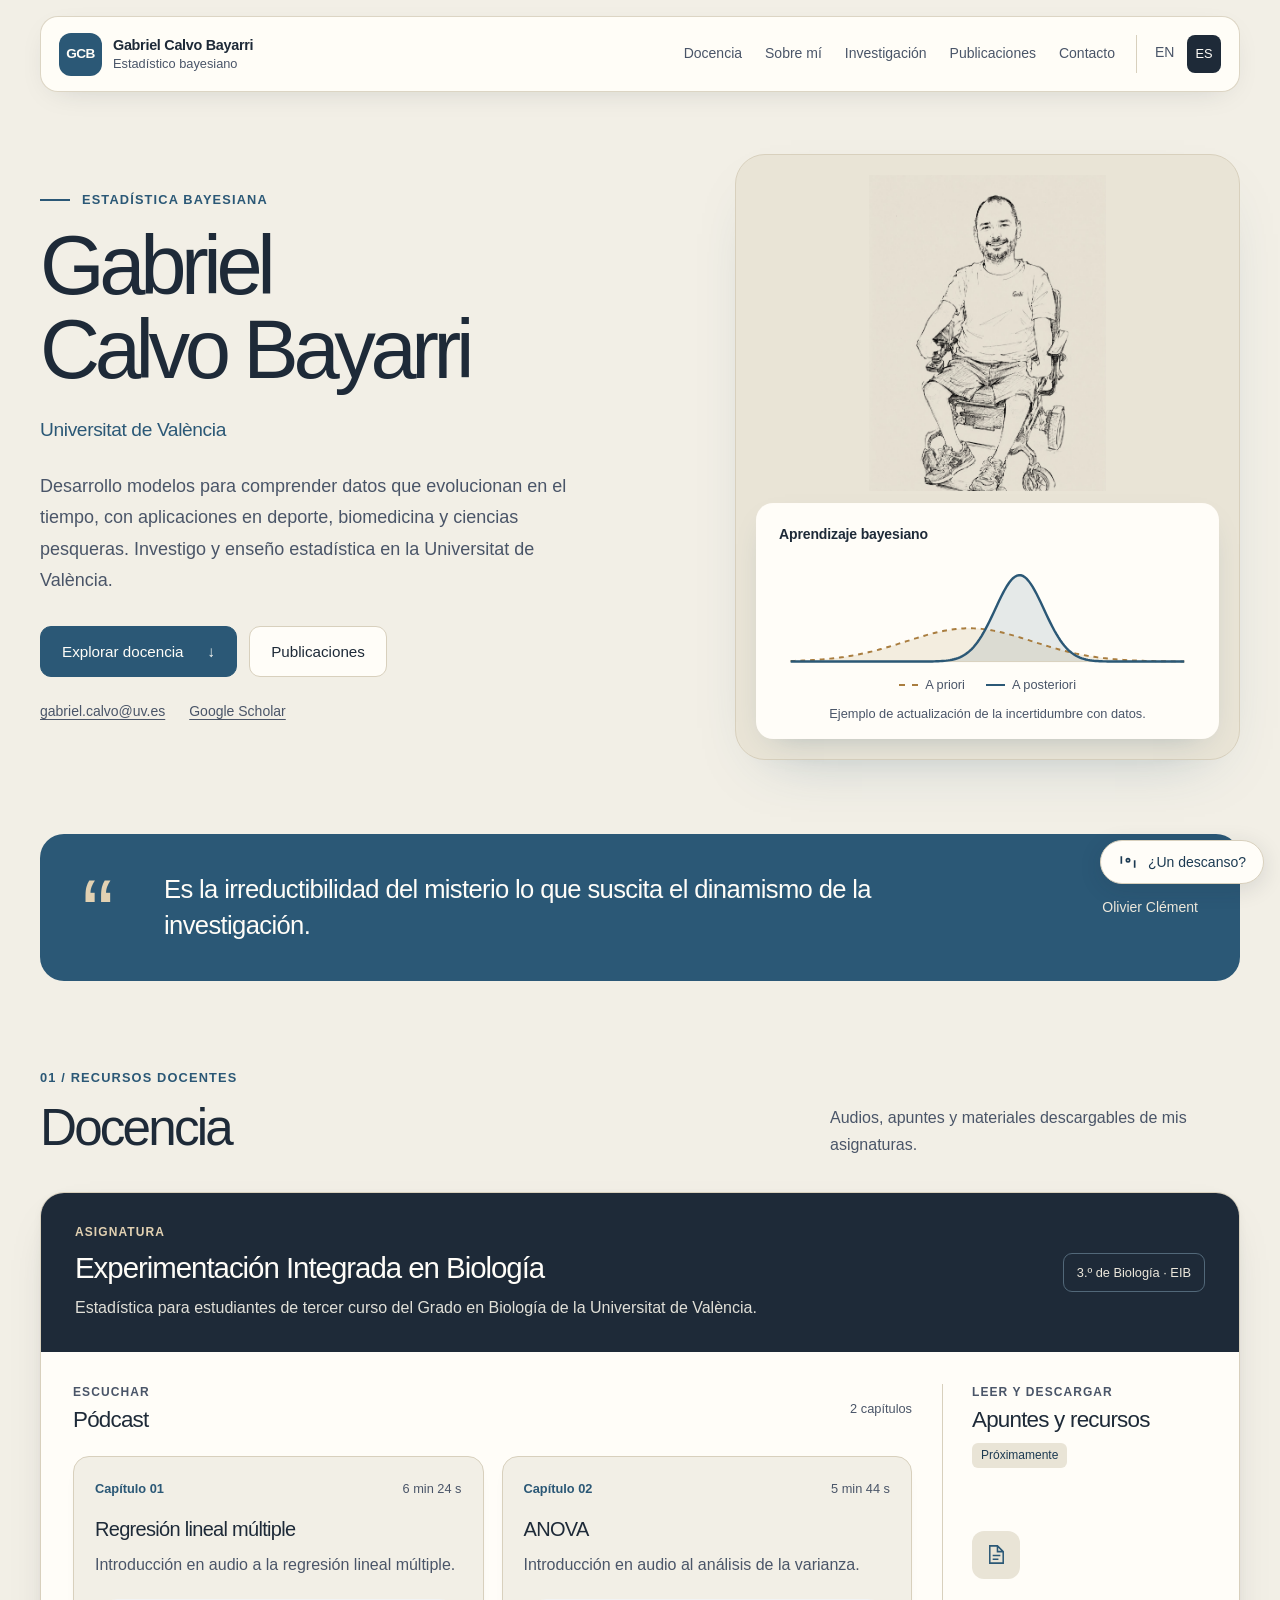
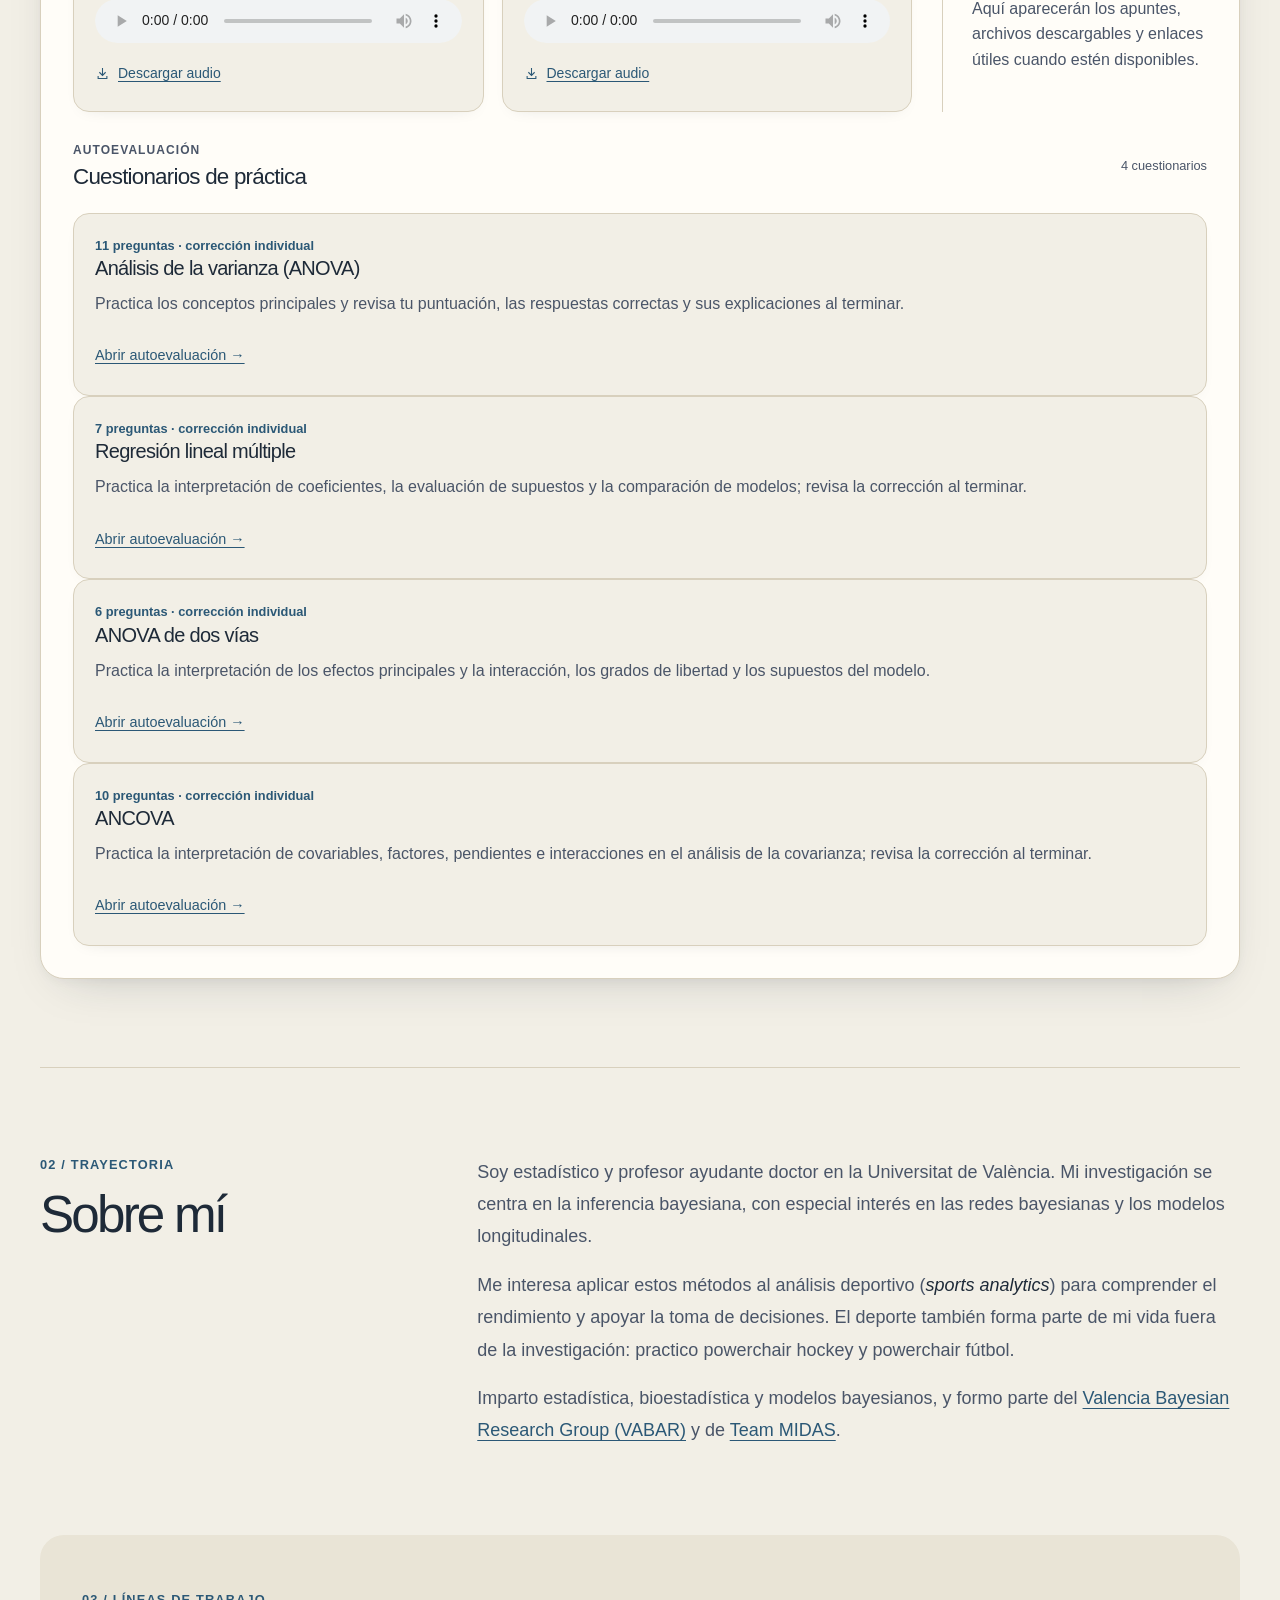
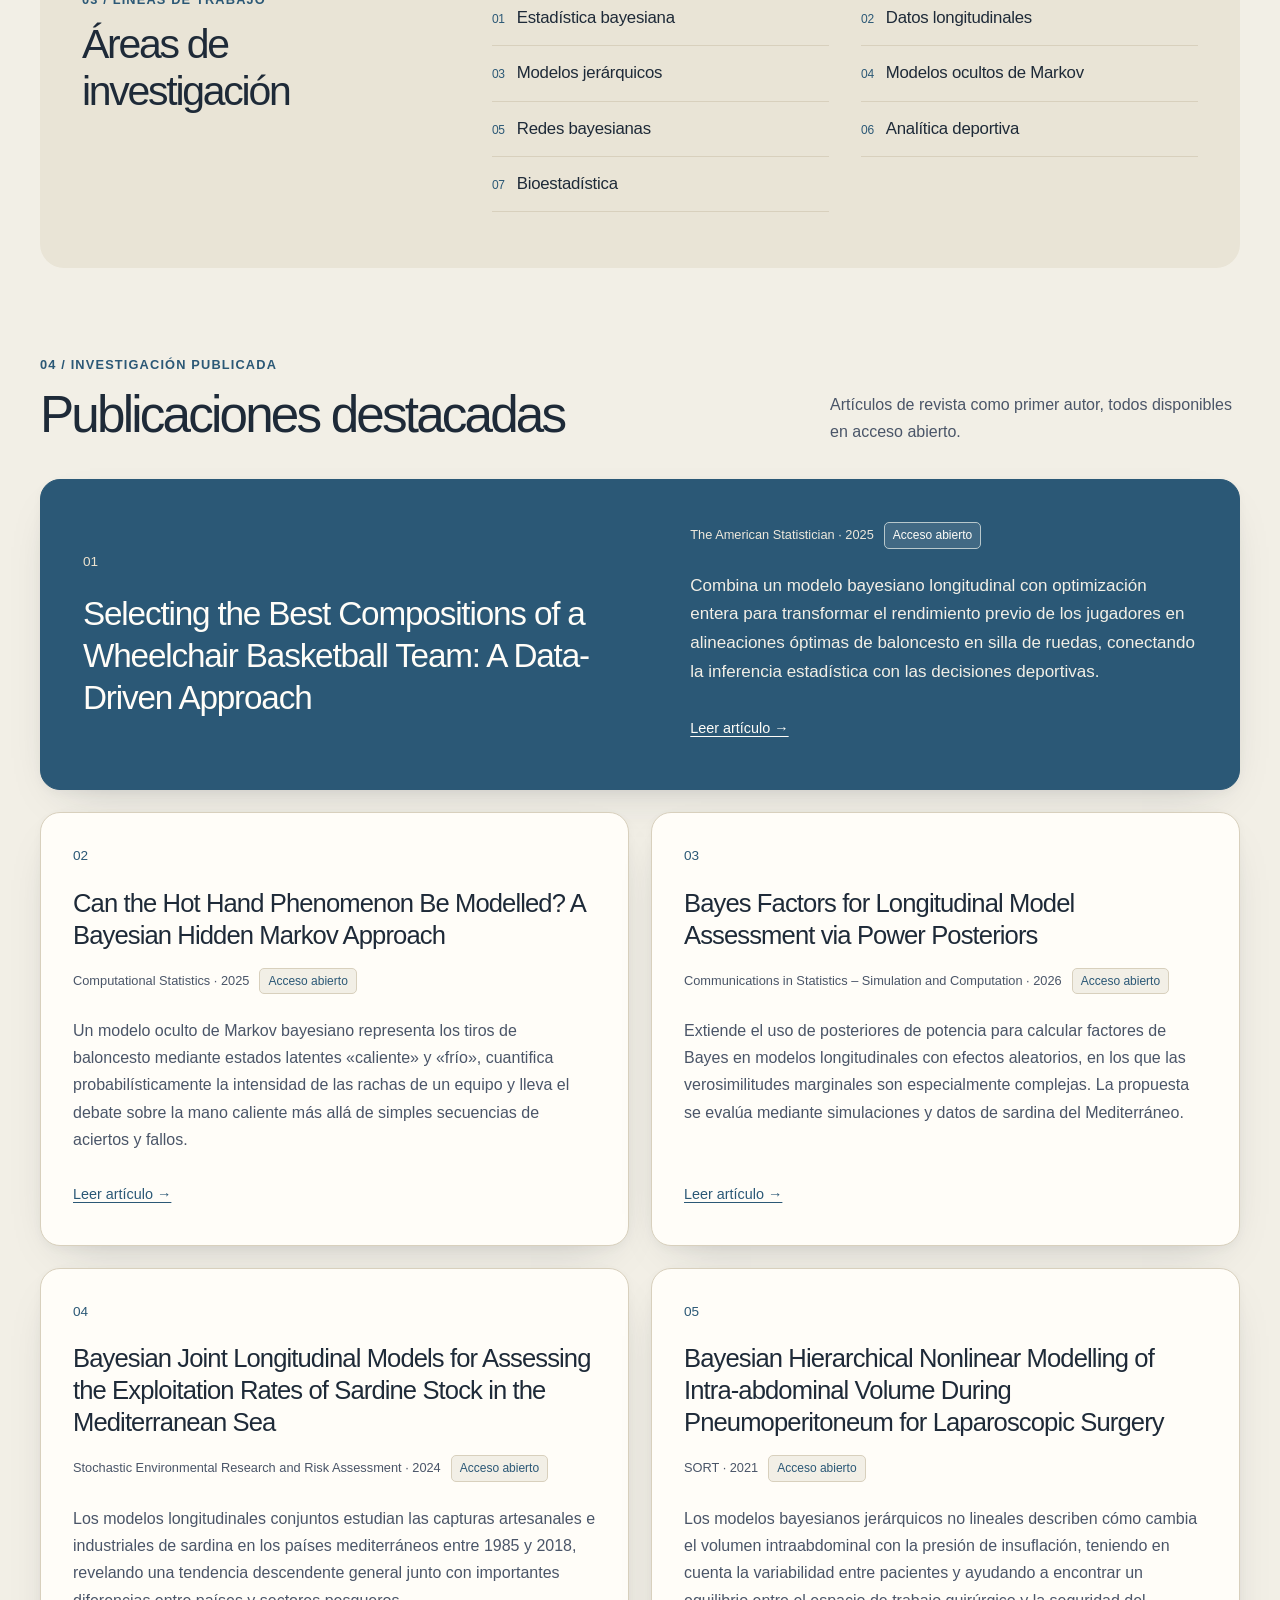
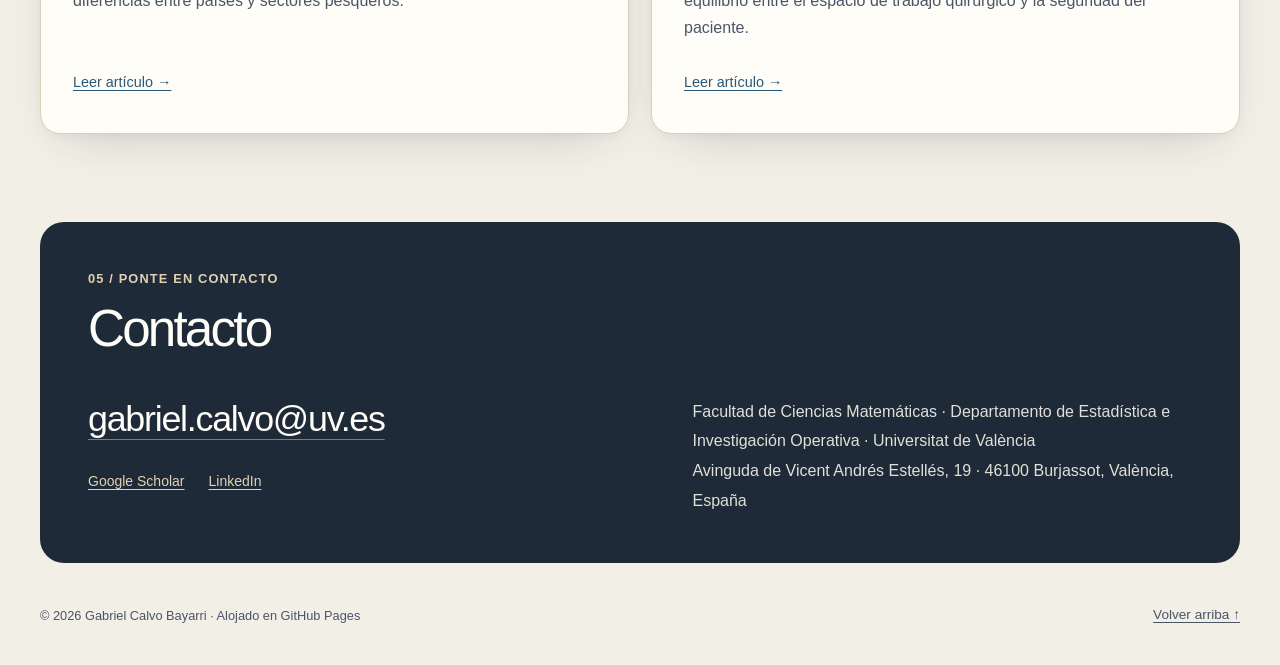
==== commit 7bcd5e54: "Add ANCOVA practice quiz to teaching section" ====
--- a/es/index.html
+++ b/es/index.html
@@ -184,7 +184,7 @@
           <div class="teaching-panel" role="region" aria-labelledby="practice-title-es" style="grid-column:1 / -1">
             <div class="panel-heading">
               <div><p class="eyebrow">Autoevaluación</p><h4 id="practice-title-es">Cuestionarios de práctica</h4></div>
-              <span class="panel-count">3 cuestionarios</span>
+              <span class="panel-count">4 cuestionarios</span>
             </div>
             <article class="episode-card">
               <span class="episode-number">11 preguntas · corrección individual</span>
@@ -204,6 +204,12 @@
               <p>Practica la interpretación de los efectos principales y la interacción, los grados de libertad y los supuestos del modelo.</p>
               <a class="publication-link" href="/es/docencia/anova-dos-vias.html">Abrir autoevaluación →</a>
             </article>
+            <article class="episode-card">
+              <span class="episode-number">10 preguntas · corrección individual</span>
+              <h5>ANCOVA</h5>
+              <p>Practica la interpretación de covariables, factores, pendientes e interacciones en el análisis de la covarianza; revisa la corrección al terminar.</p>
+              <a class="publication-link" href="/es/docencia/ancova.html">Abrir autoevaluación →</a>
+            </article>
           </div>
         </div>
       </article>
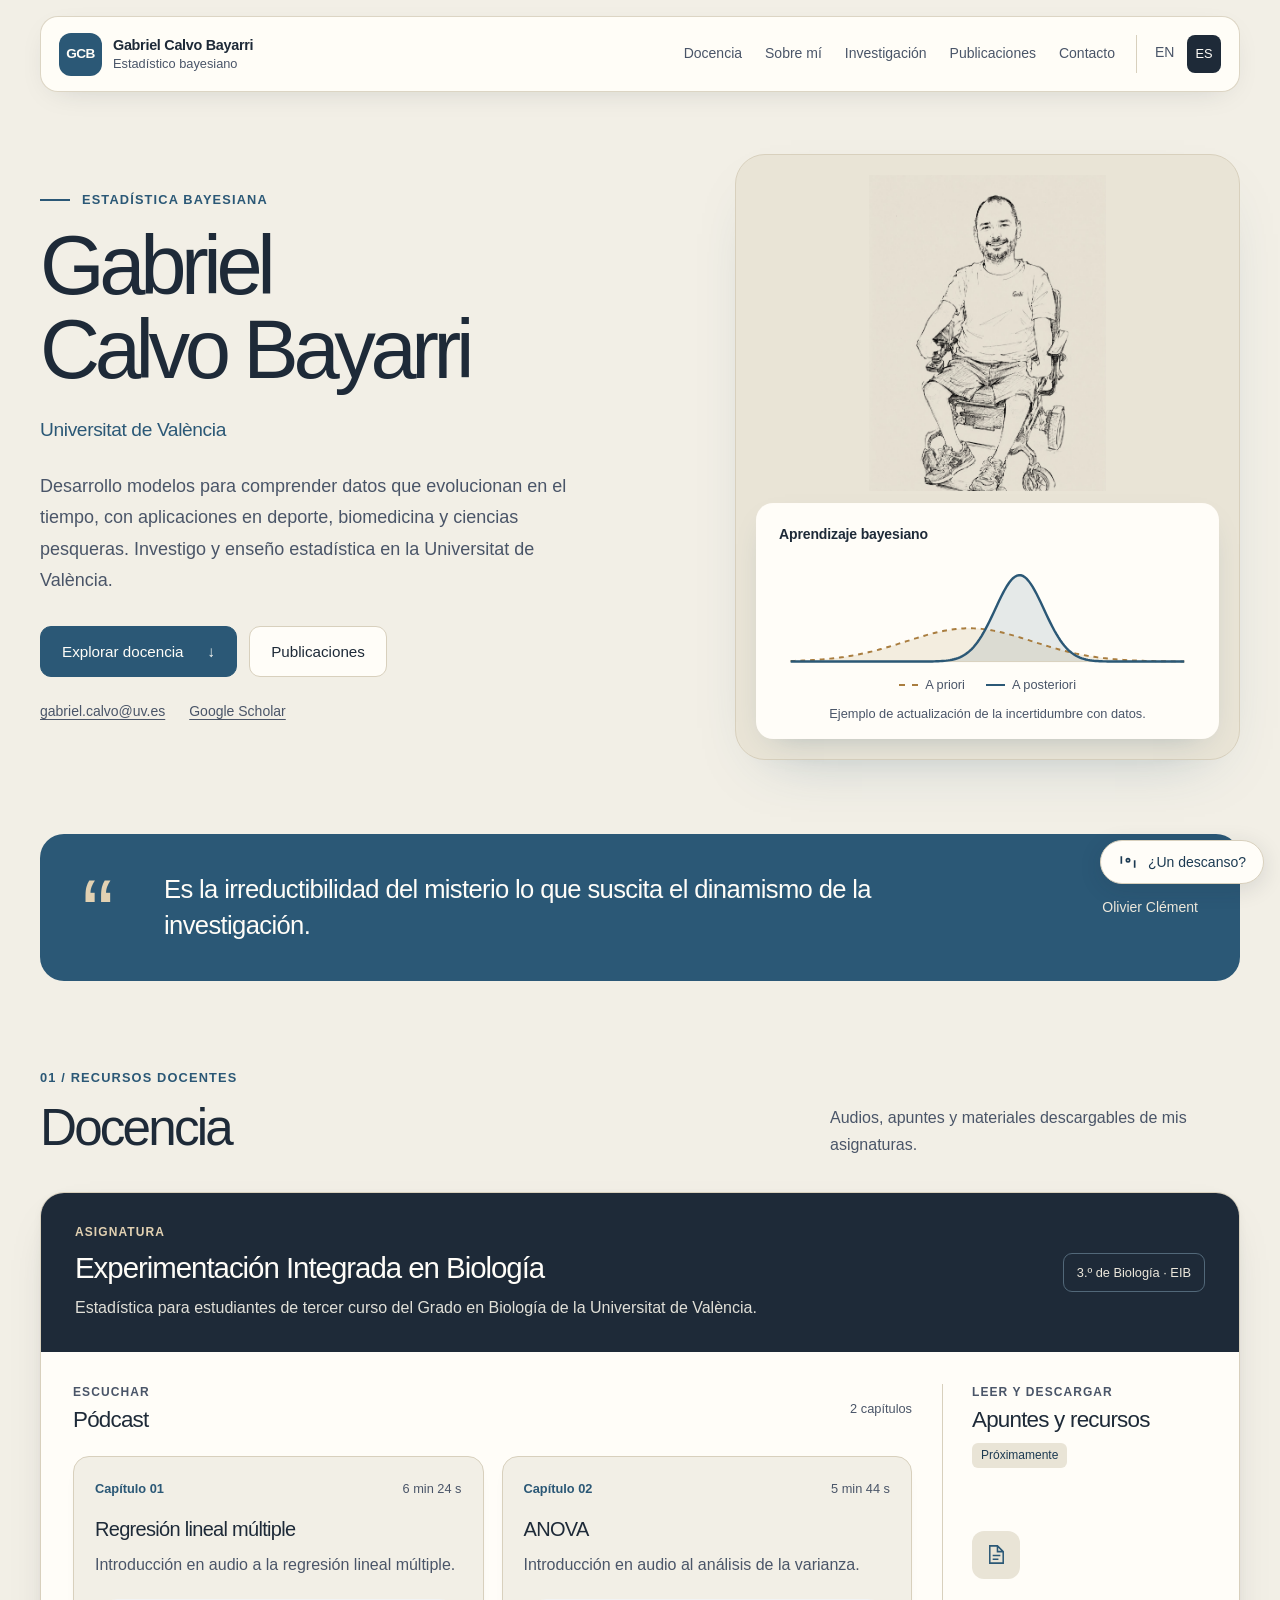
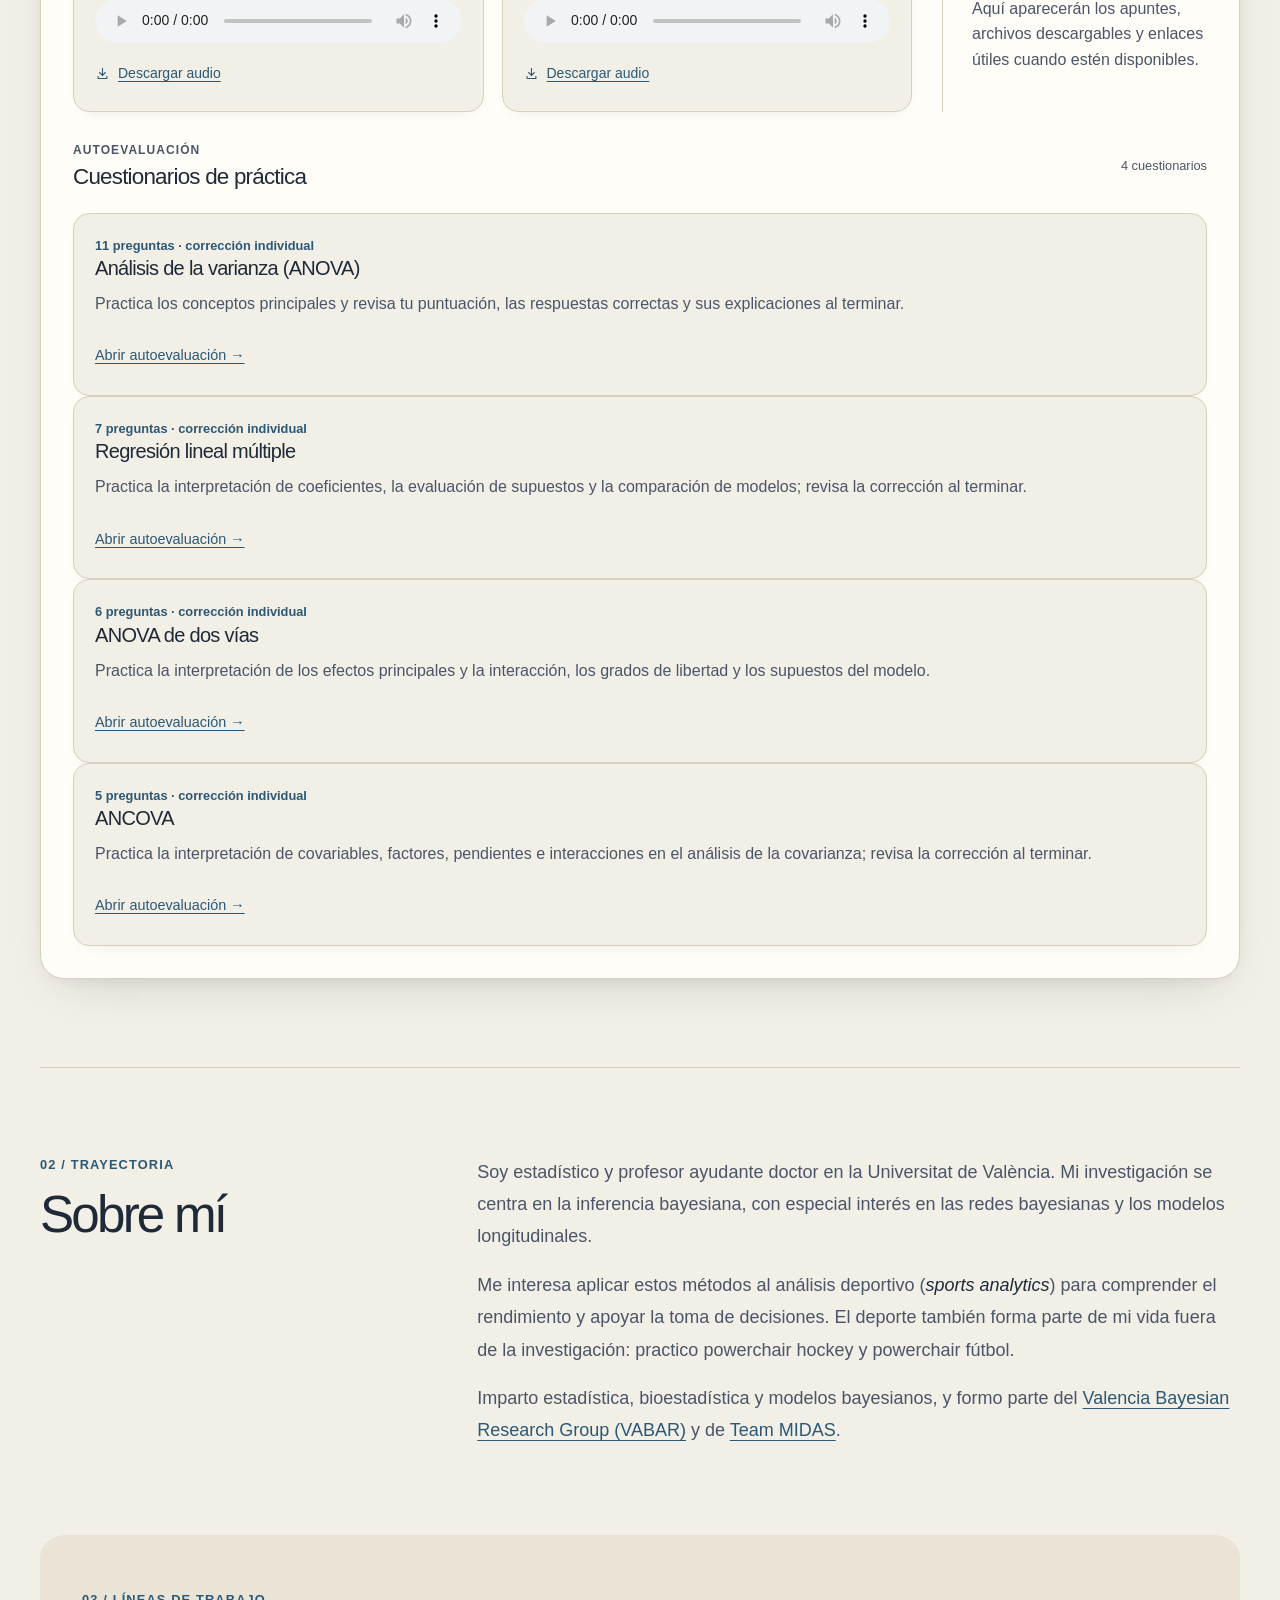
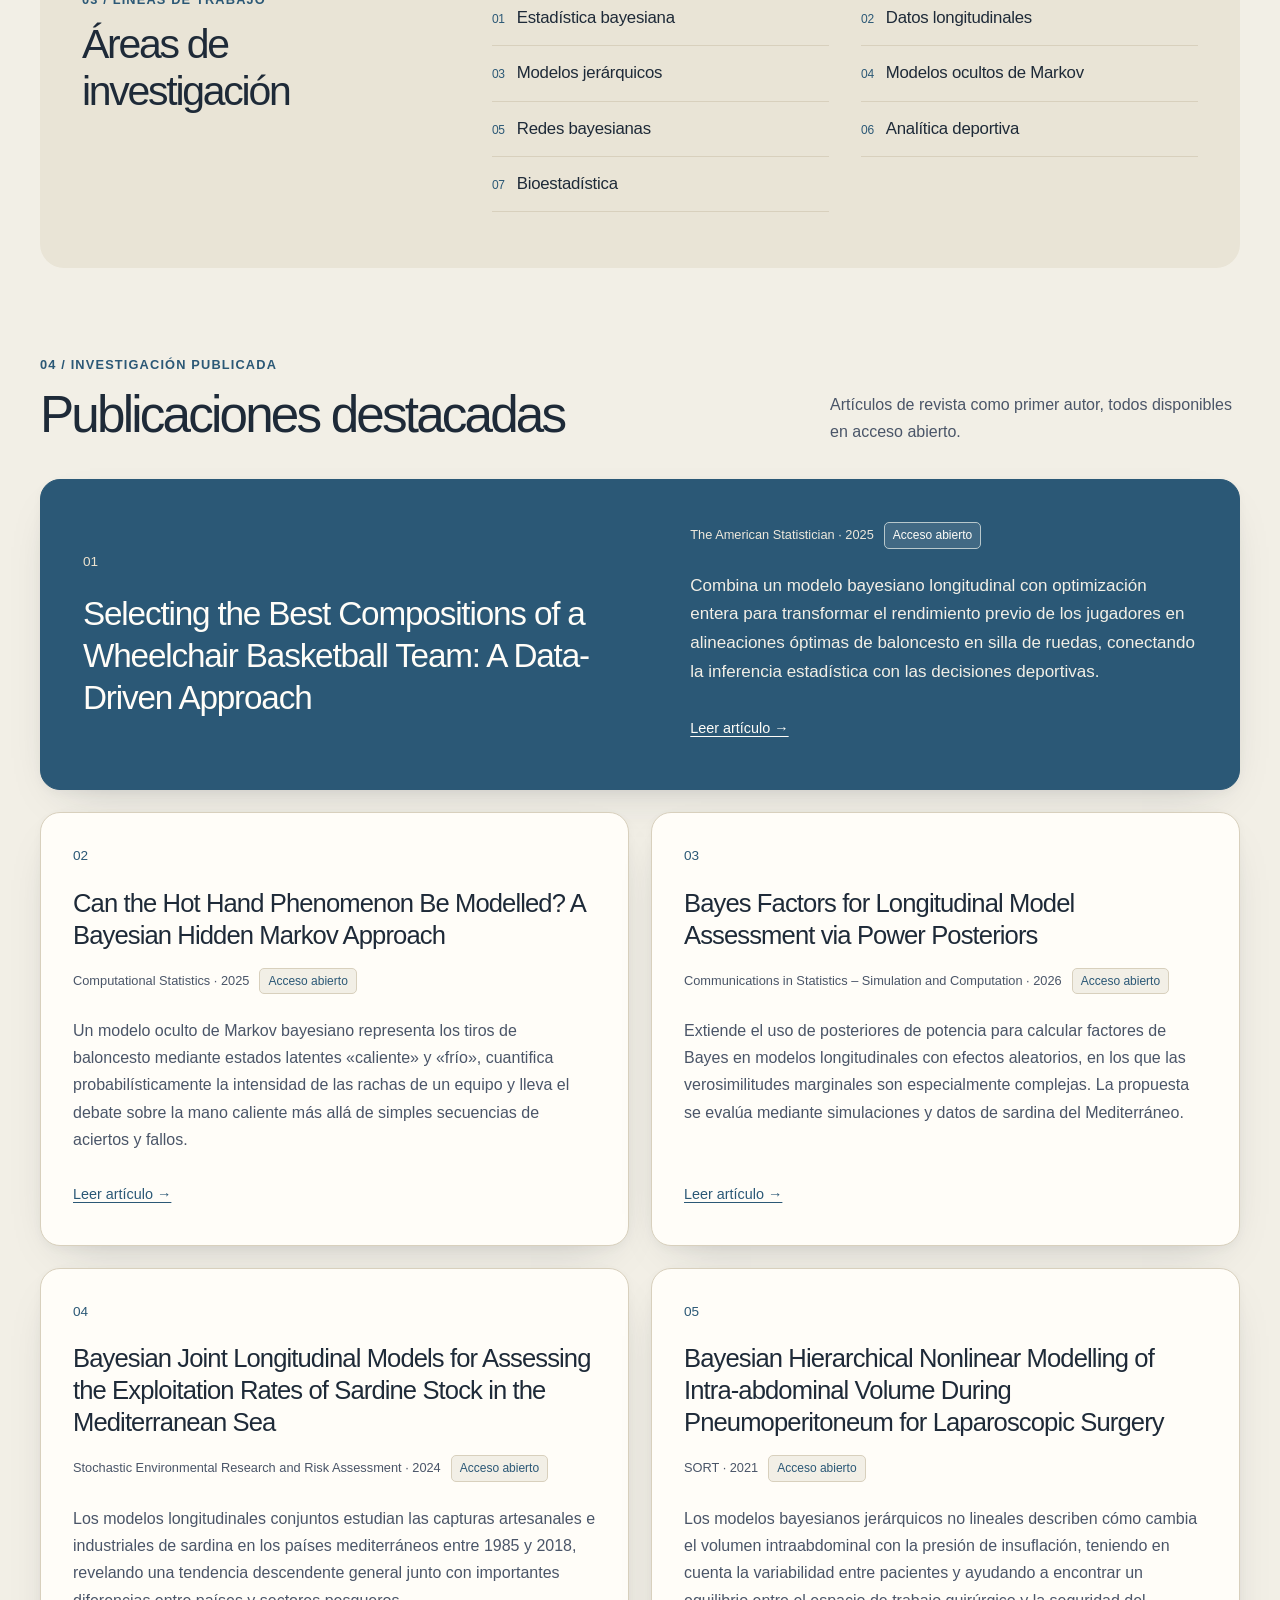
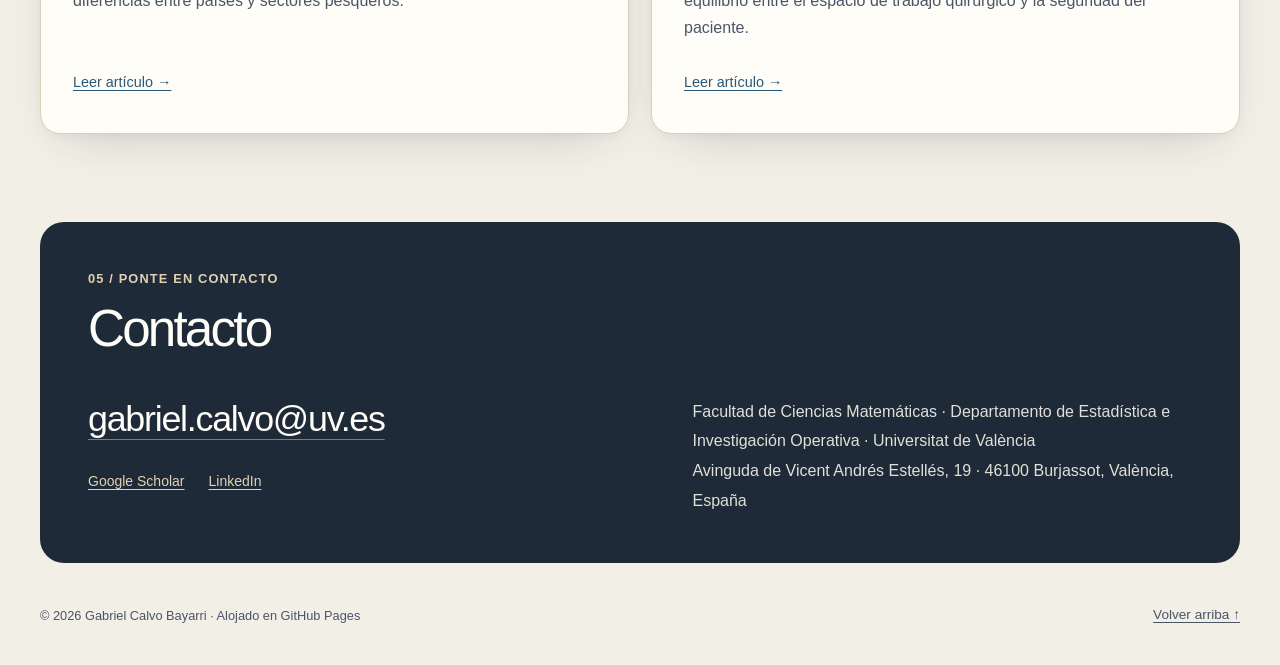
==== commit f5fae721: "Reduce ANCOVA quiz to five selected questions" ====
--- a/es/index.html
+++ b/es/index.html
@@ -205,7 +205,7 @@
               <a class="publication-link" href="/es/docencia/anova-dos-vias.html">Abrir autoevaluación →</a>
             </article>
             <article class="episode-card">
-              <span class="episode-number">10 preguntas · corrección individual</span>
+              <span class="episode-number">5 preguntas · corrección individual</span>
               <h5>ANCOVA</h5>
               <p>Practica la interpretación de covariables, factores, pendientes e interacciones en el análisis de la covarianza; revisa la corrección al terminar.</p>
               <a class="publication-link" href="/es/docencia/ancova.html">Abrir autoevaluación →</a>
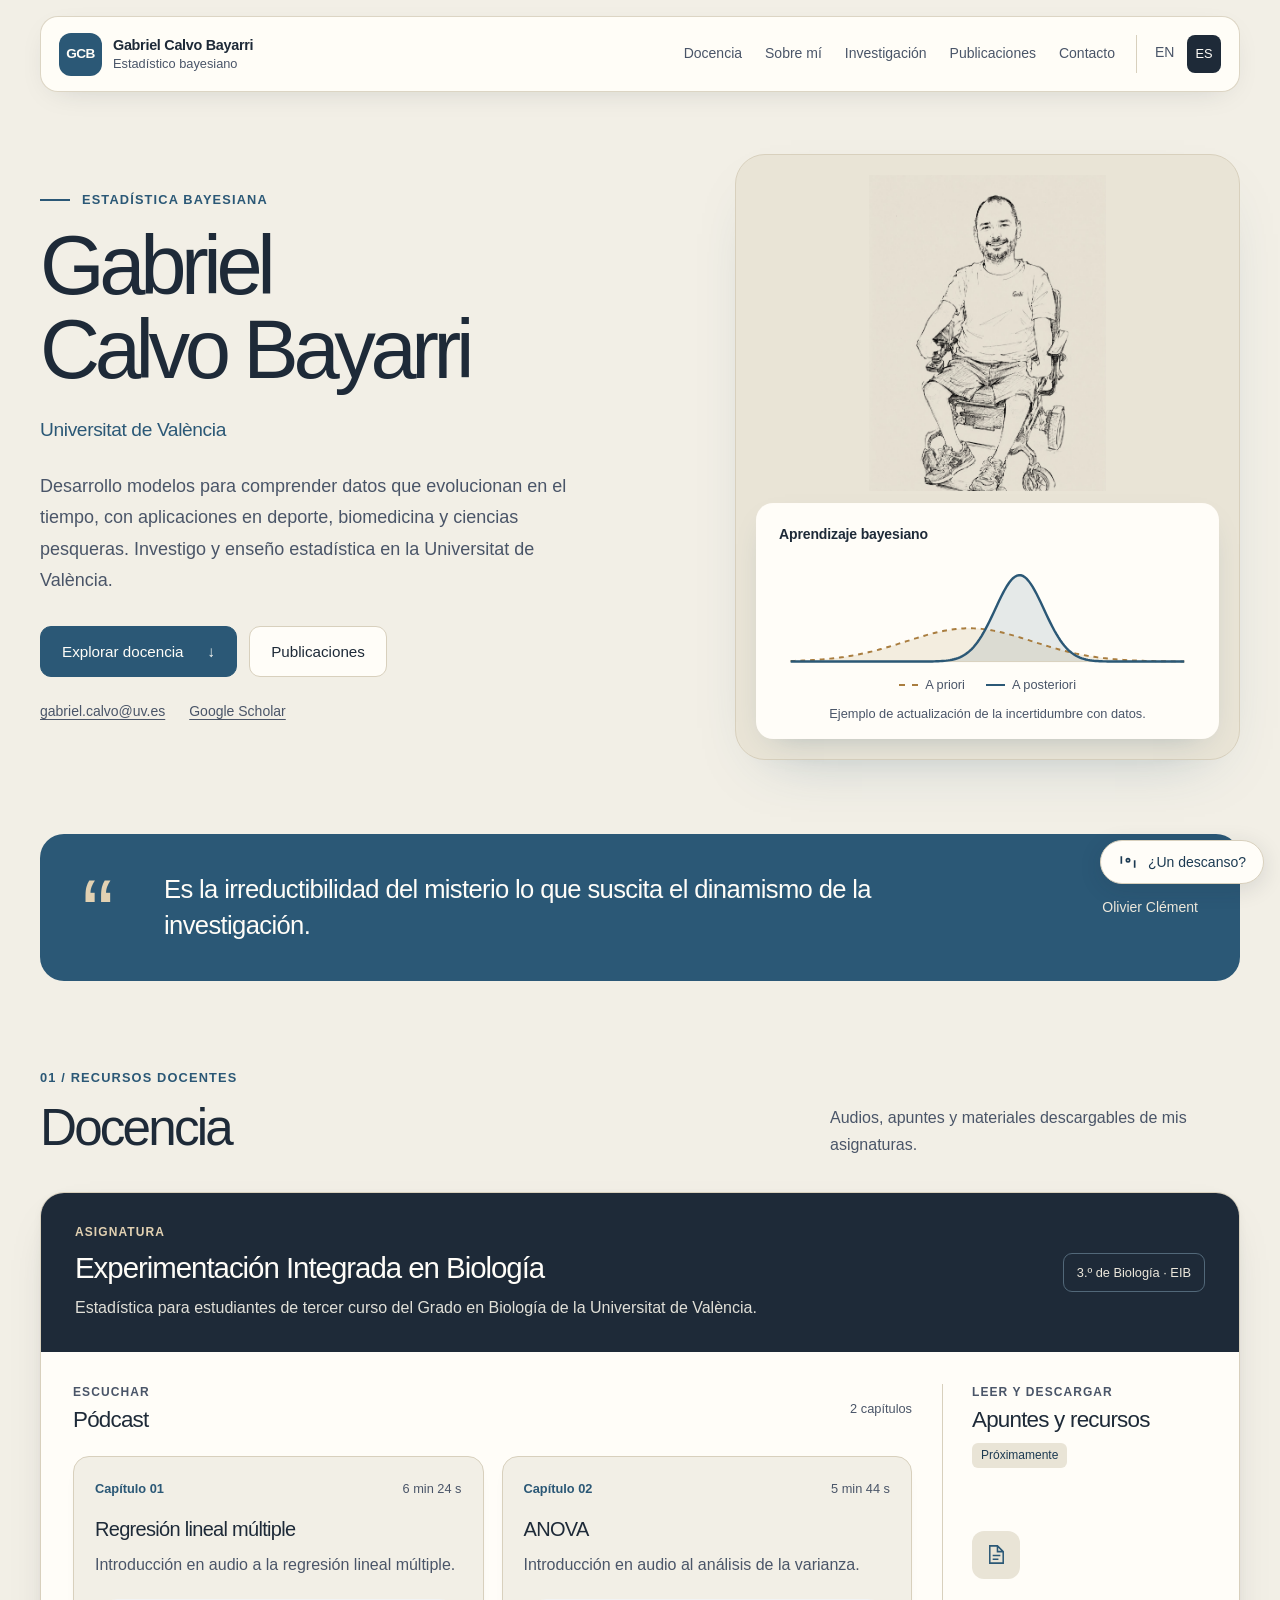
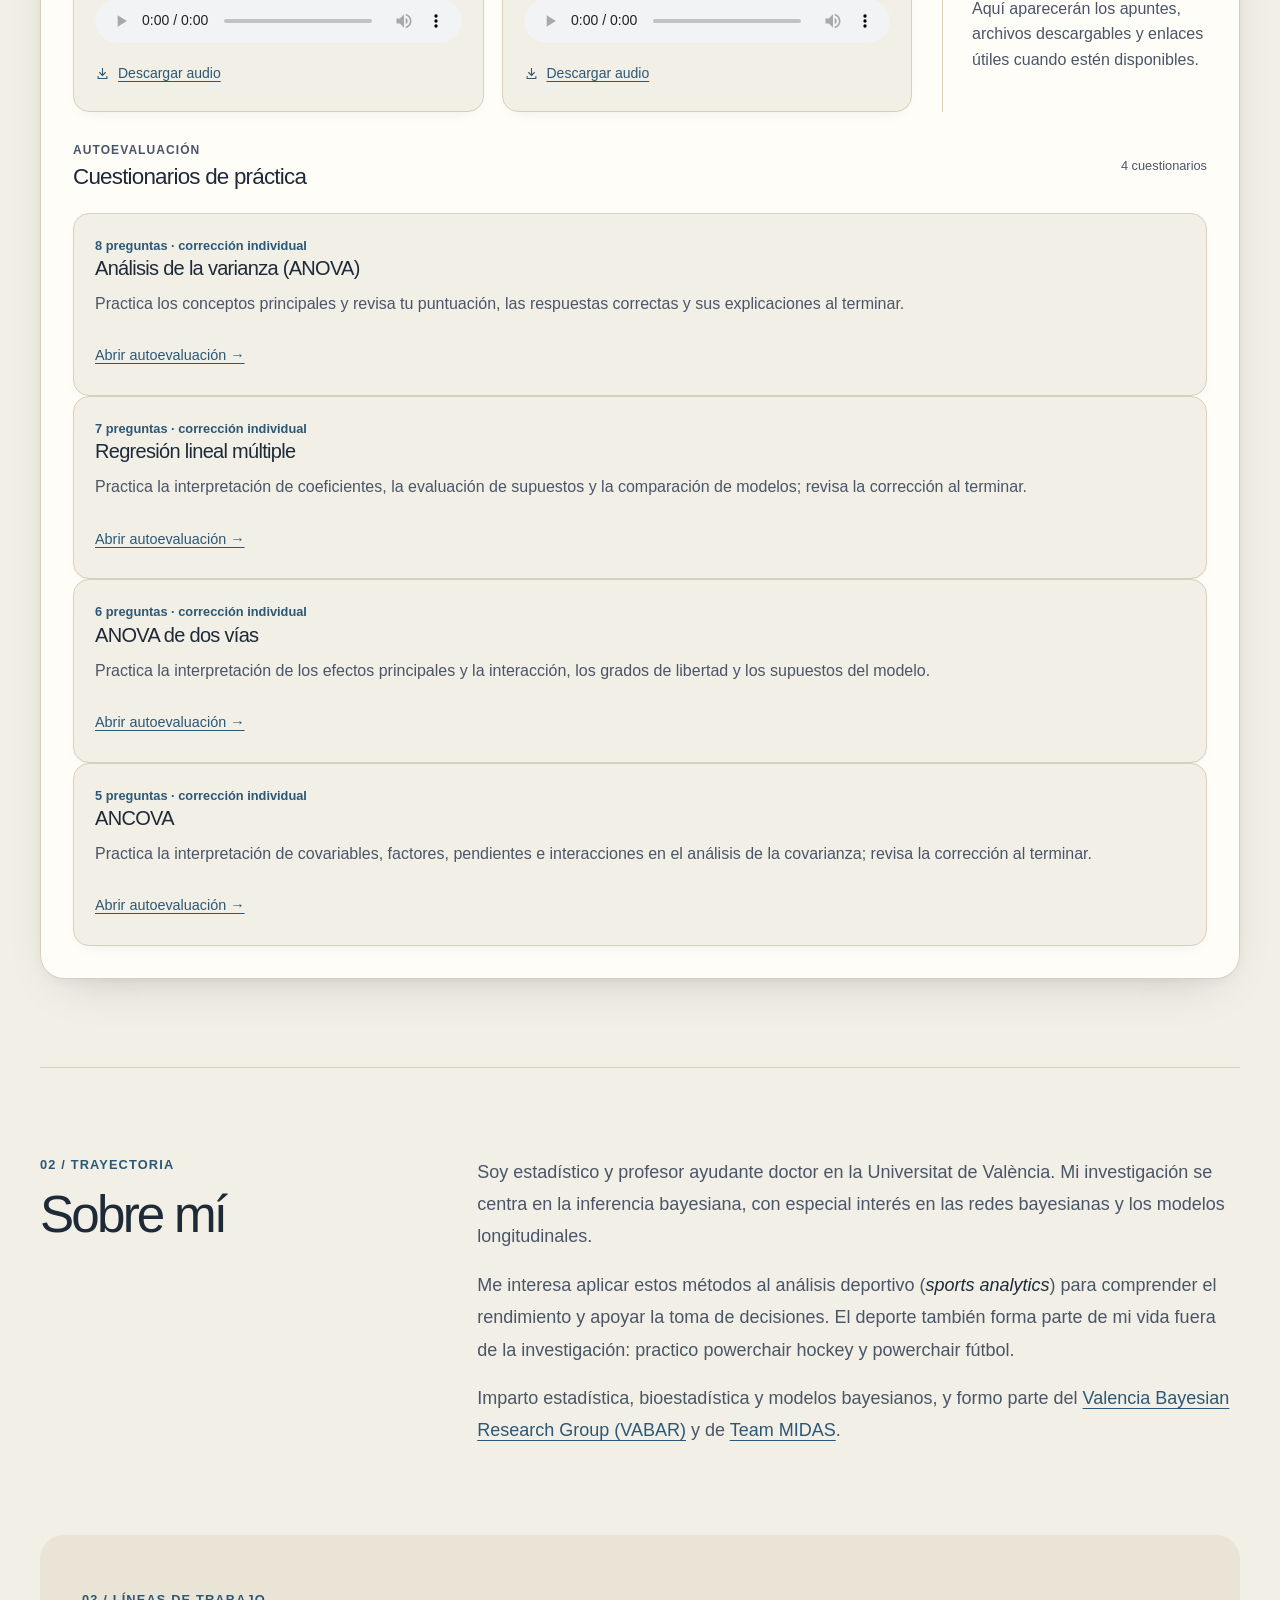
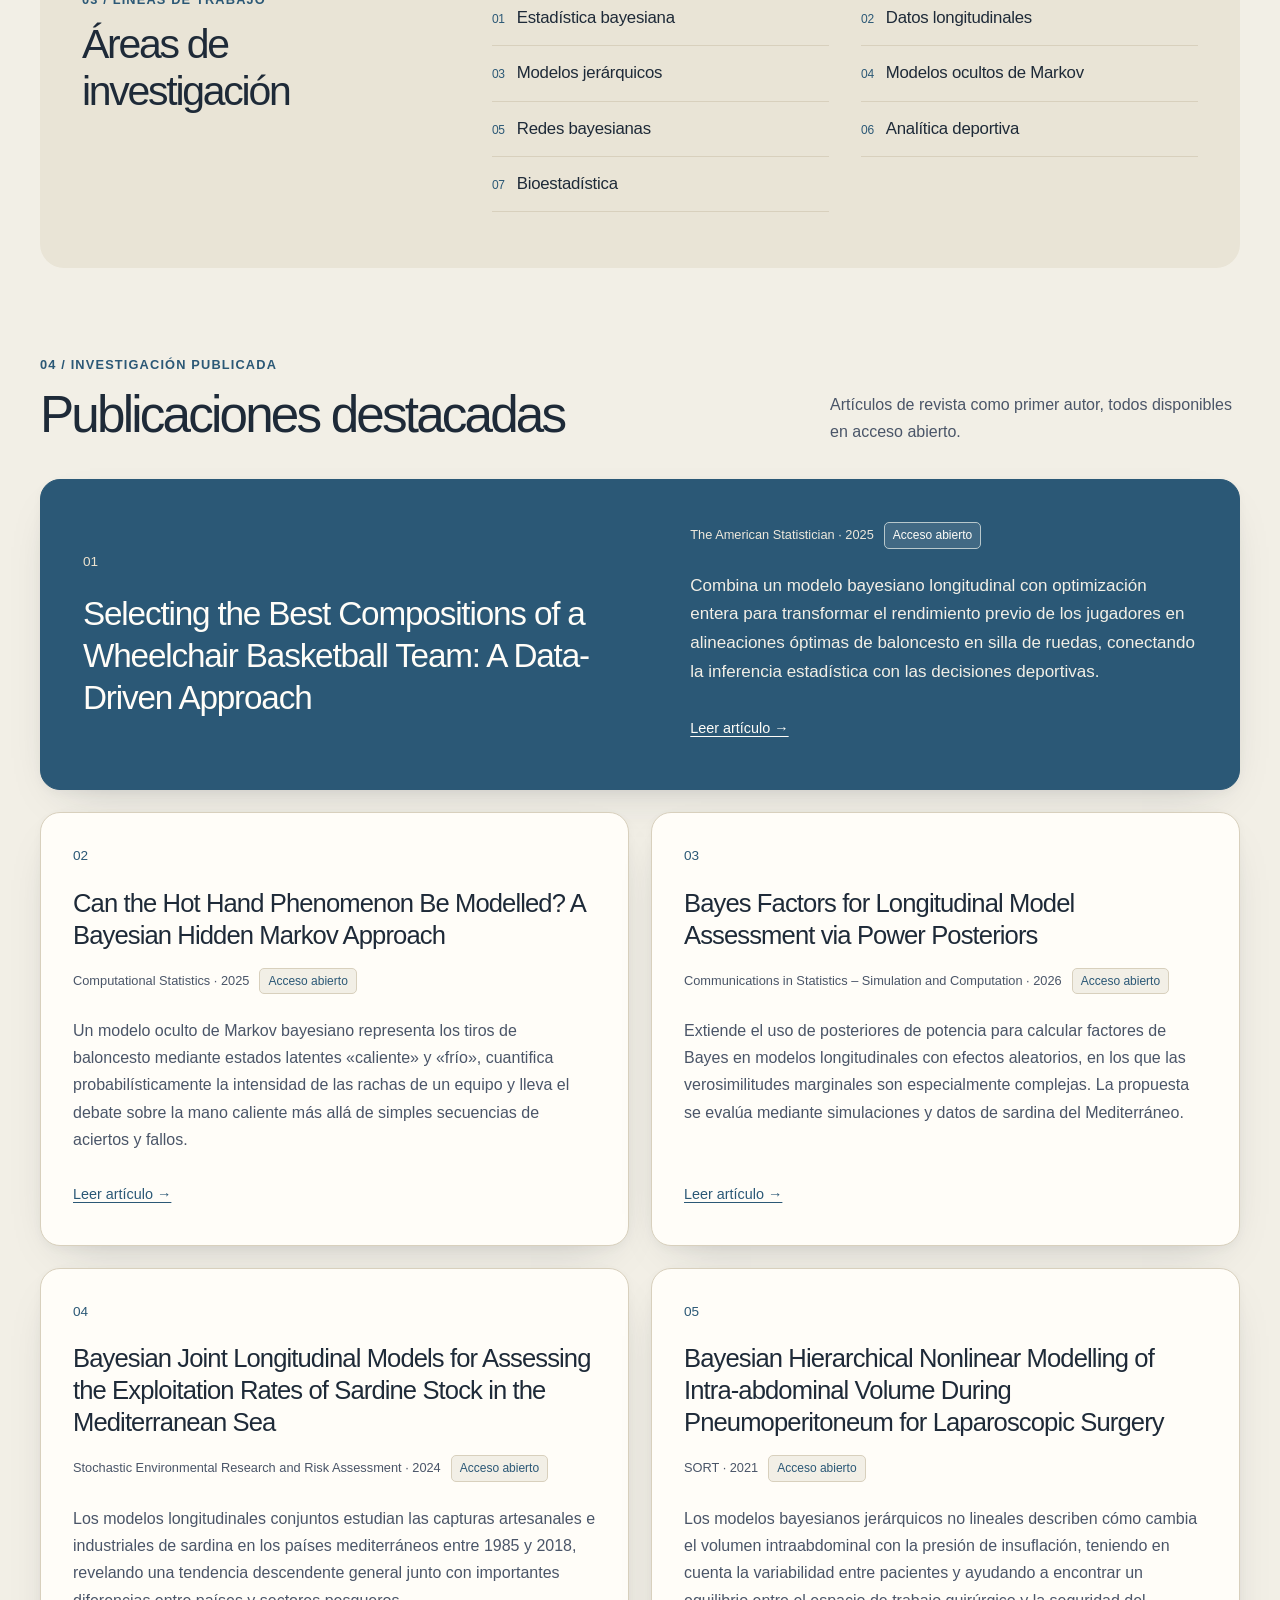
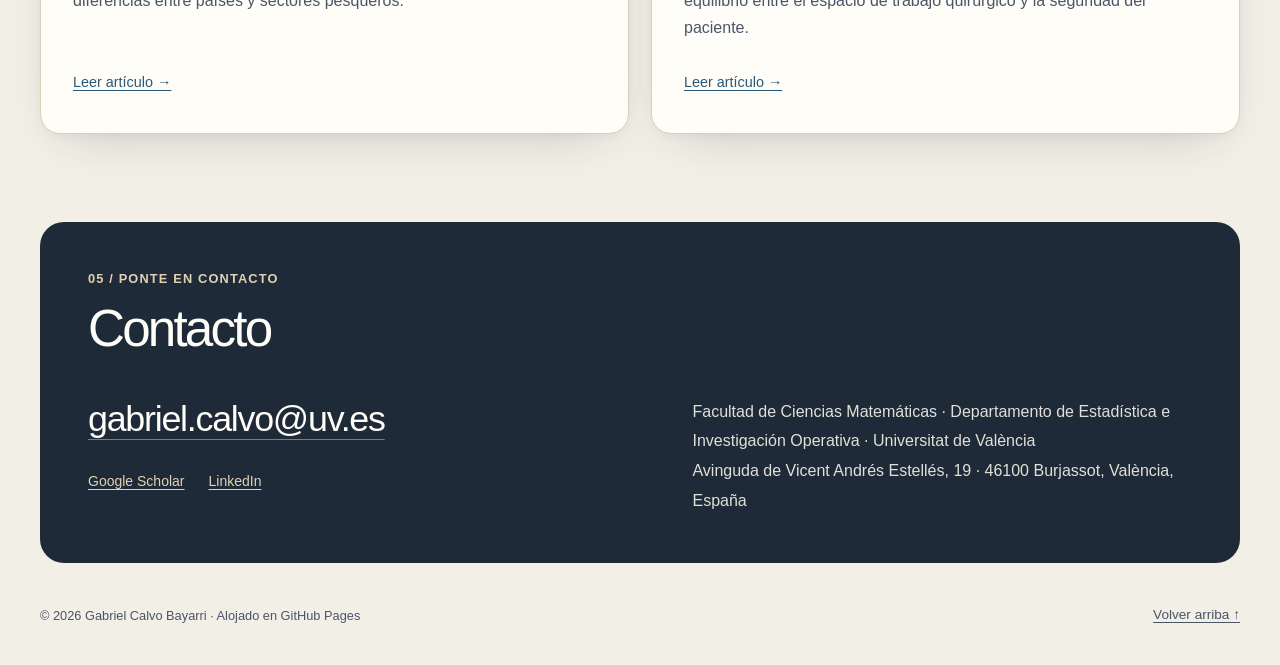
==== commit 9dd437c8: "Update ANOVA quiz card to eight questions" ====
--- a/es/index.html
+++ b/es/index.html
@@ -187,7 +187,7 @@
               <span class="panel-count">4 cuestionarios</span>
             </div>
             <article class="episode-card">
-              <span class="episode-number">11 preguntas · corrección individual</span>
+              <span class="episode-number">8 preguntas · corrección individual</span>
               <h5>Análisis de la varianza (ANOVA)</h5>
               <p>Practica los conceptos principales y revisa tu puntuación, las respuestas correctas y sus explicaciones al terminar.</p>
               <a class="publication-link" href="/es/docencia/anova.html">Abrir autoevaluación →</a>
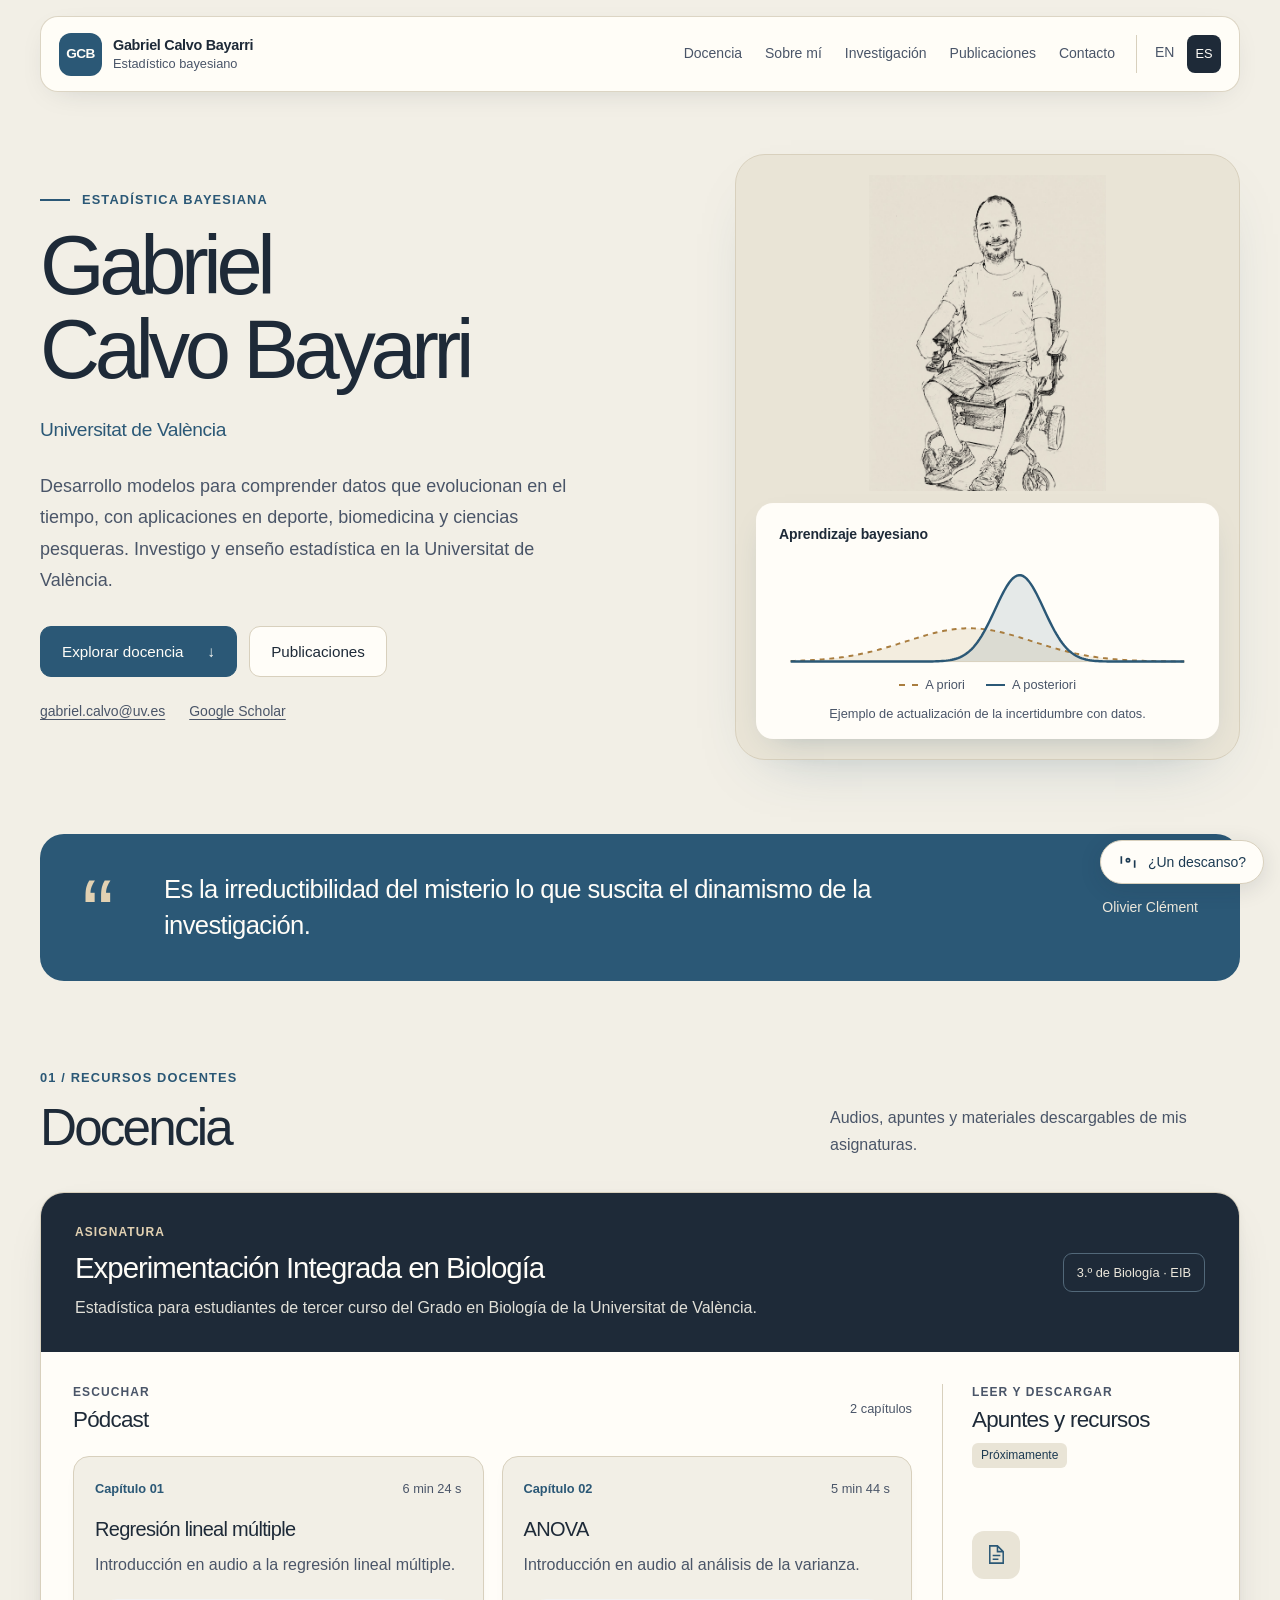
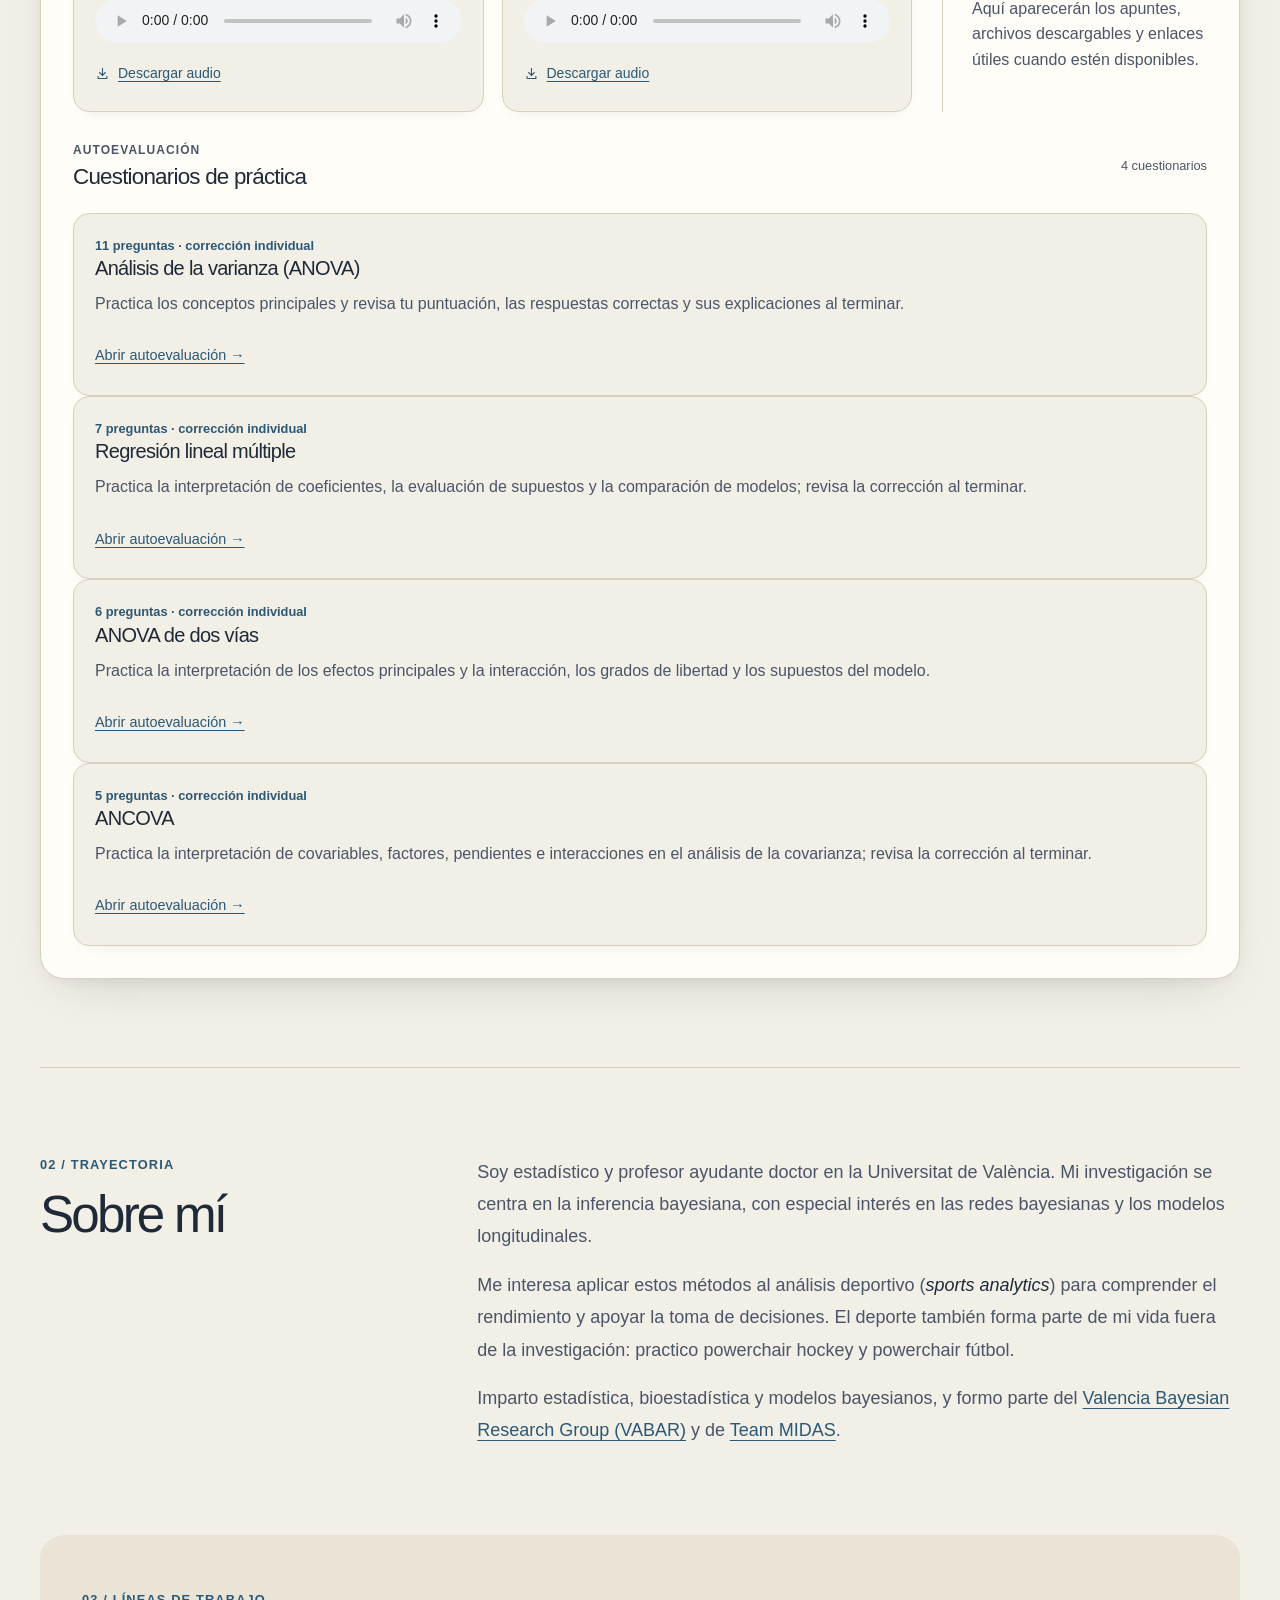
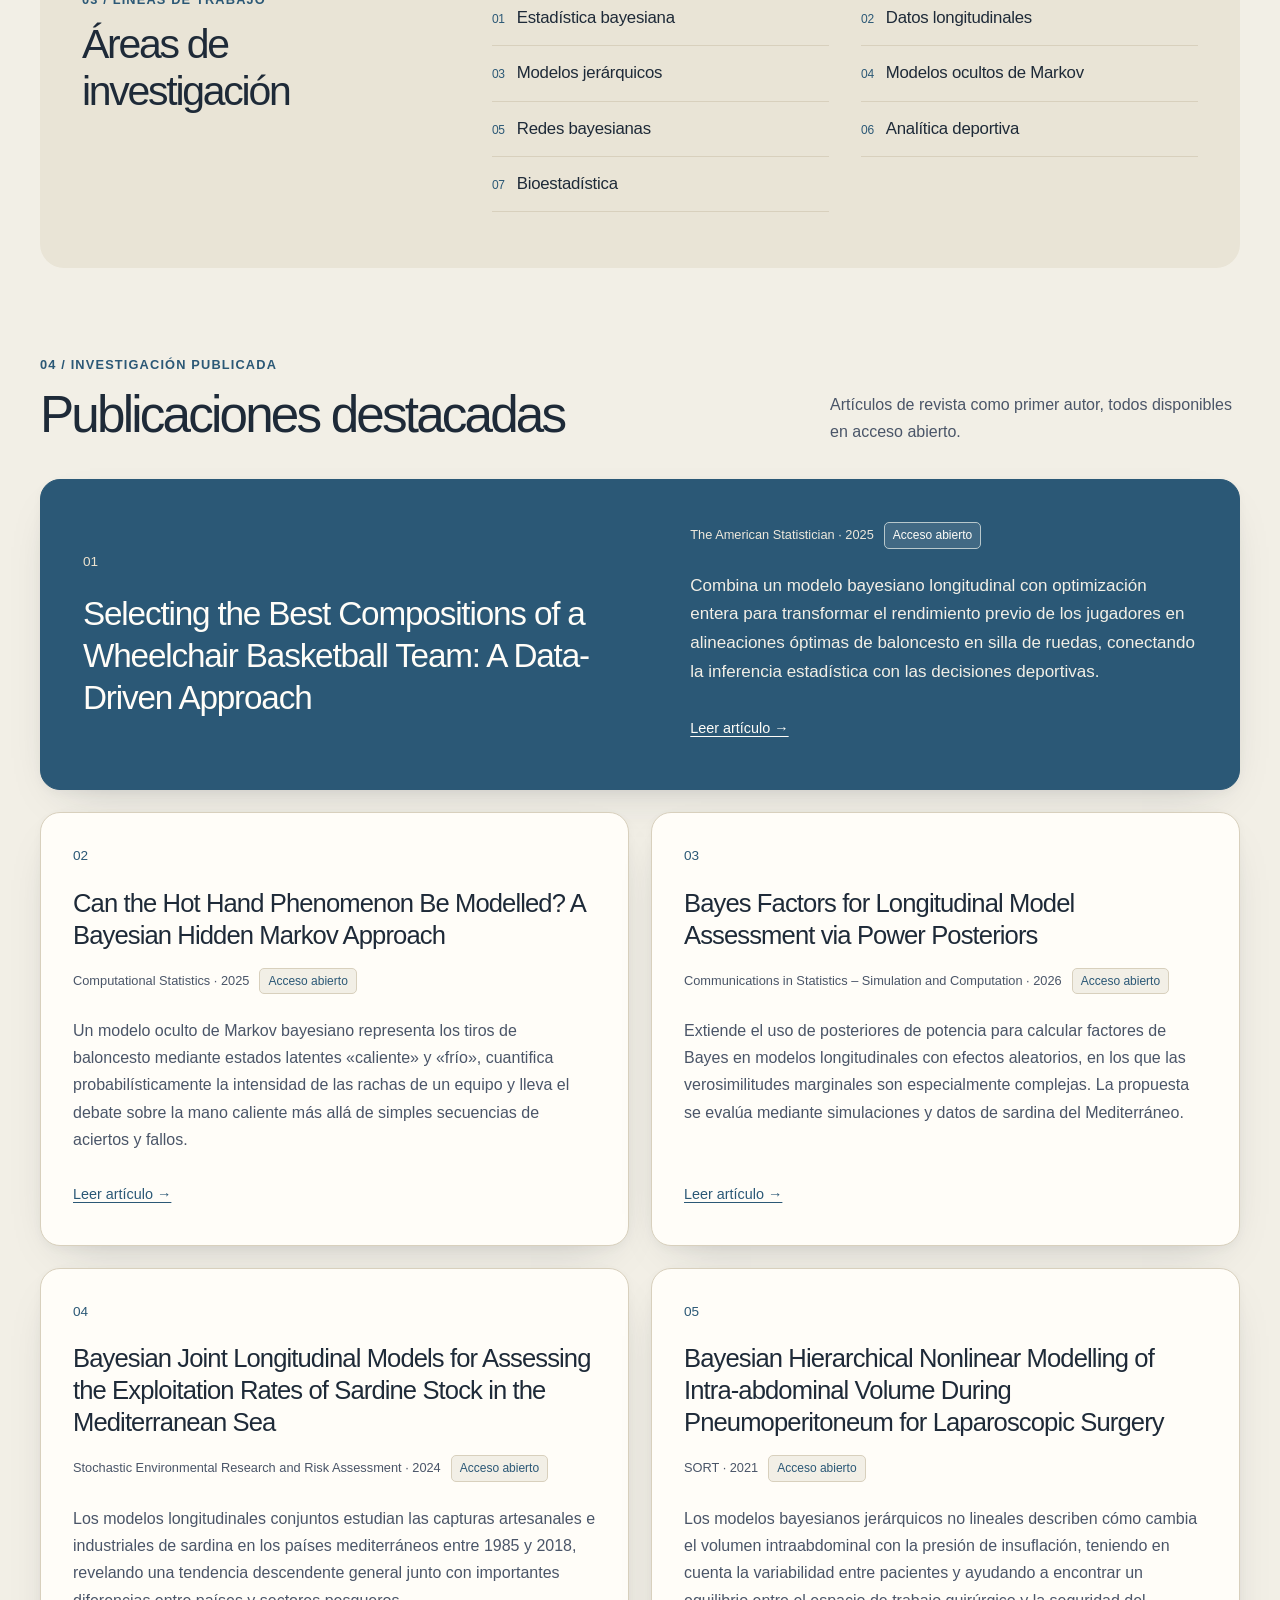
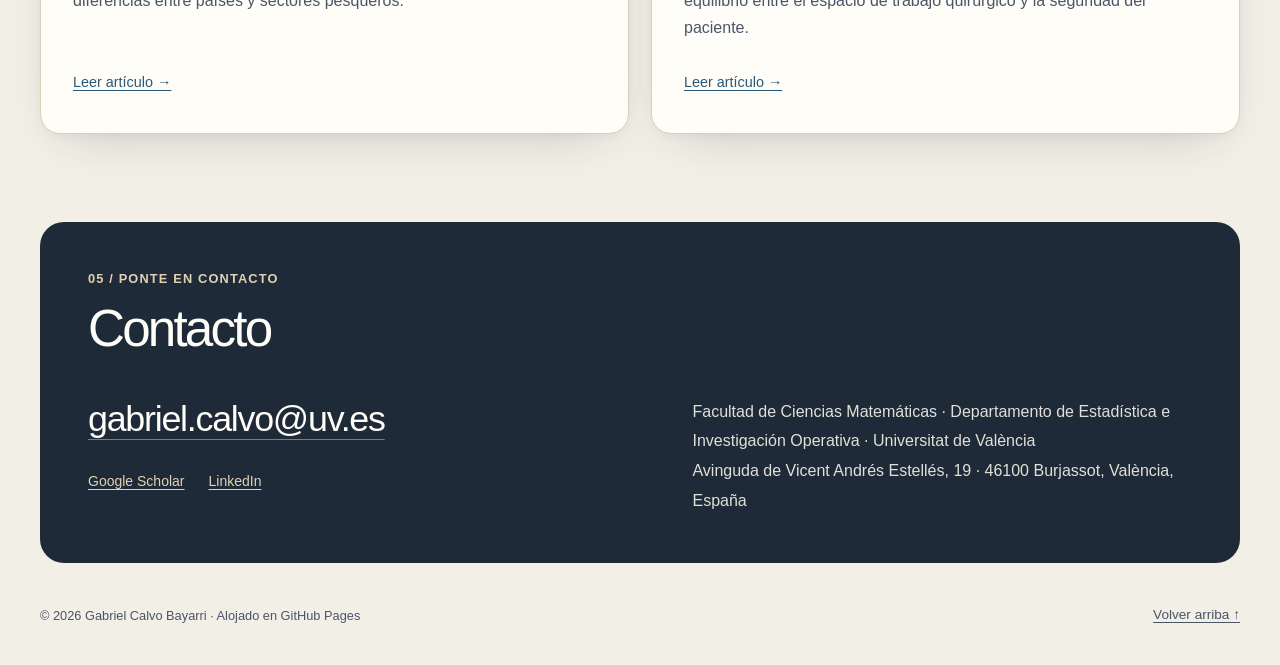
==== commit 001337a2: "Match ANOVA card to restored live eleven-question quiz" ====
--- a/es/index.html
+++ b/es/index.html
@@ -187,7 +187,7 @@
               <span class="panel-count">4 cuestionarios</span>
             </div>
             <article class="episode-card">
-              <span class="episode-number">8 preguntas · corrección individual</span>
+              <span class="episode-number">11 preguntas · corrección individual</span>
               <h5>Análisis de la varianza (ANOVA)</h5>
               <p>Practica los conceptos principales y revisa tu puntuación, las respuestas correctas y sus explicaciones al terminar.</p>
               <a class="publication-link" href="/es/docencia/anova.html">Abrir autoevaluación →</a>
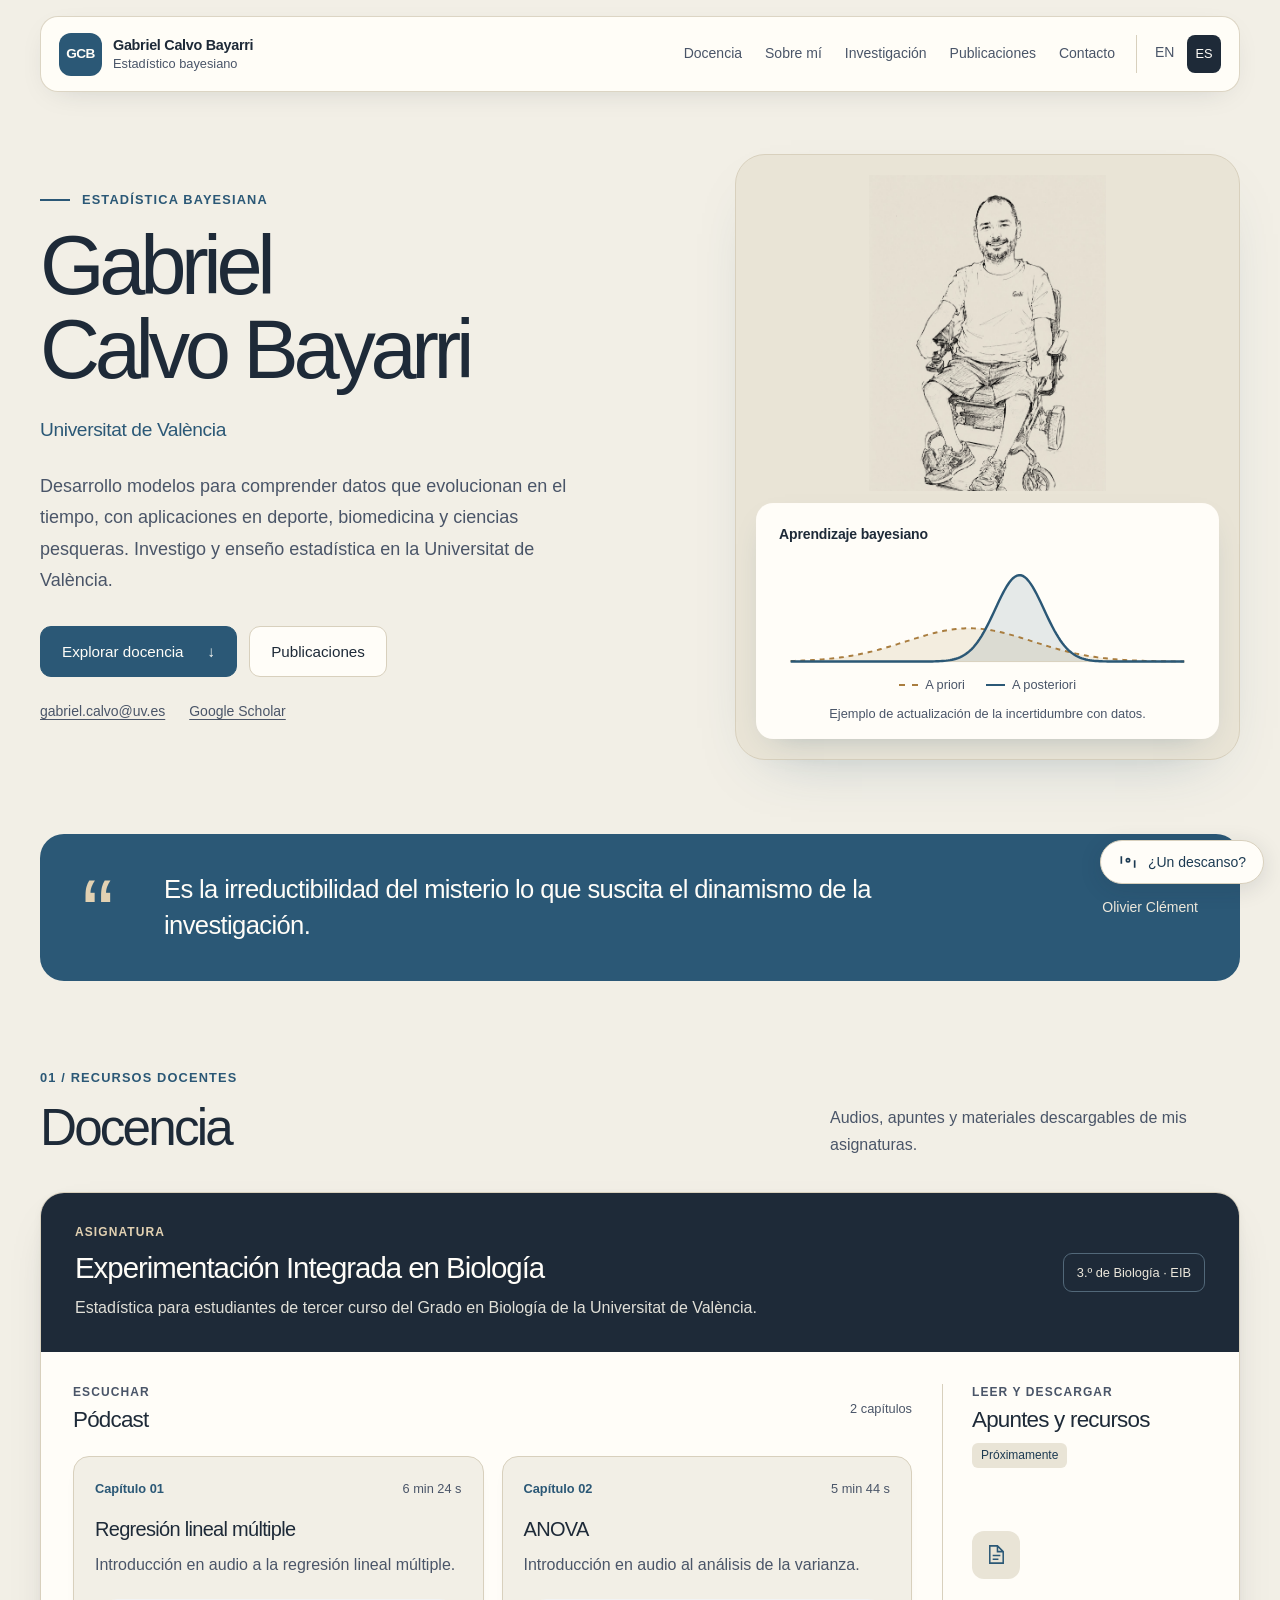
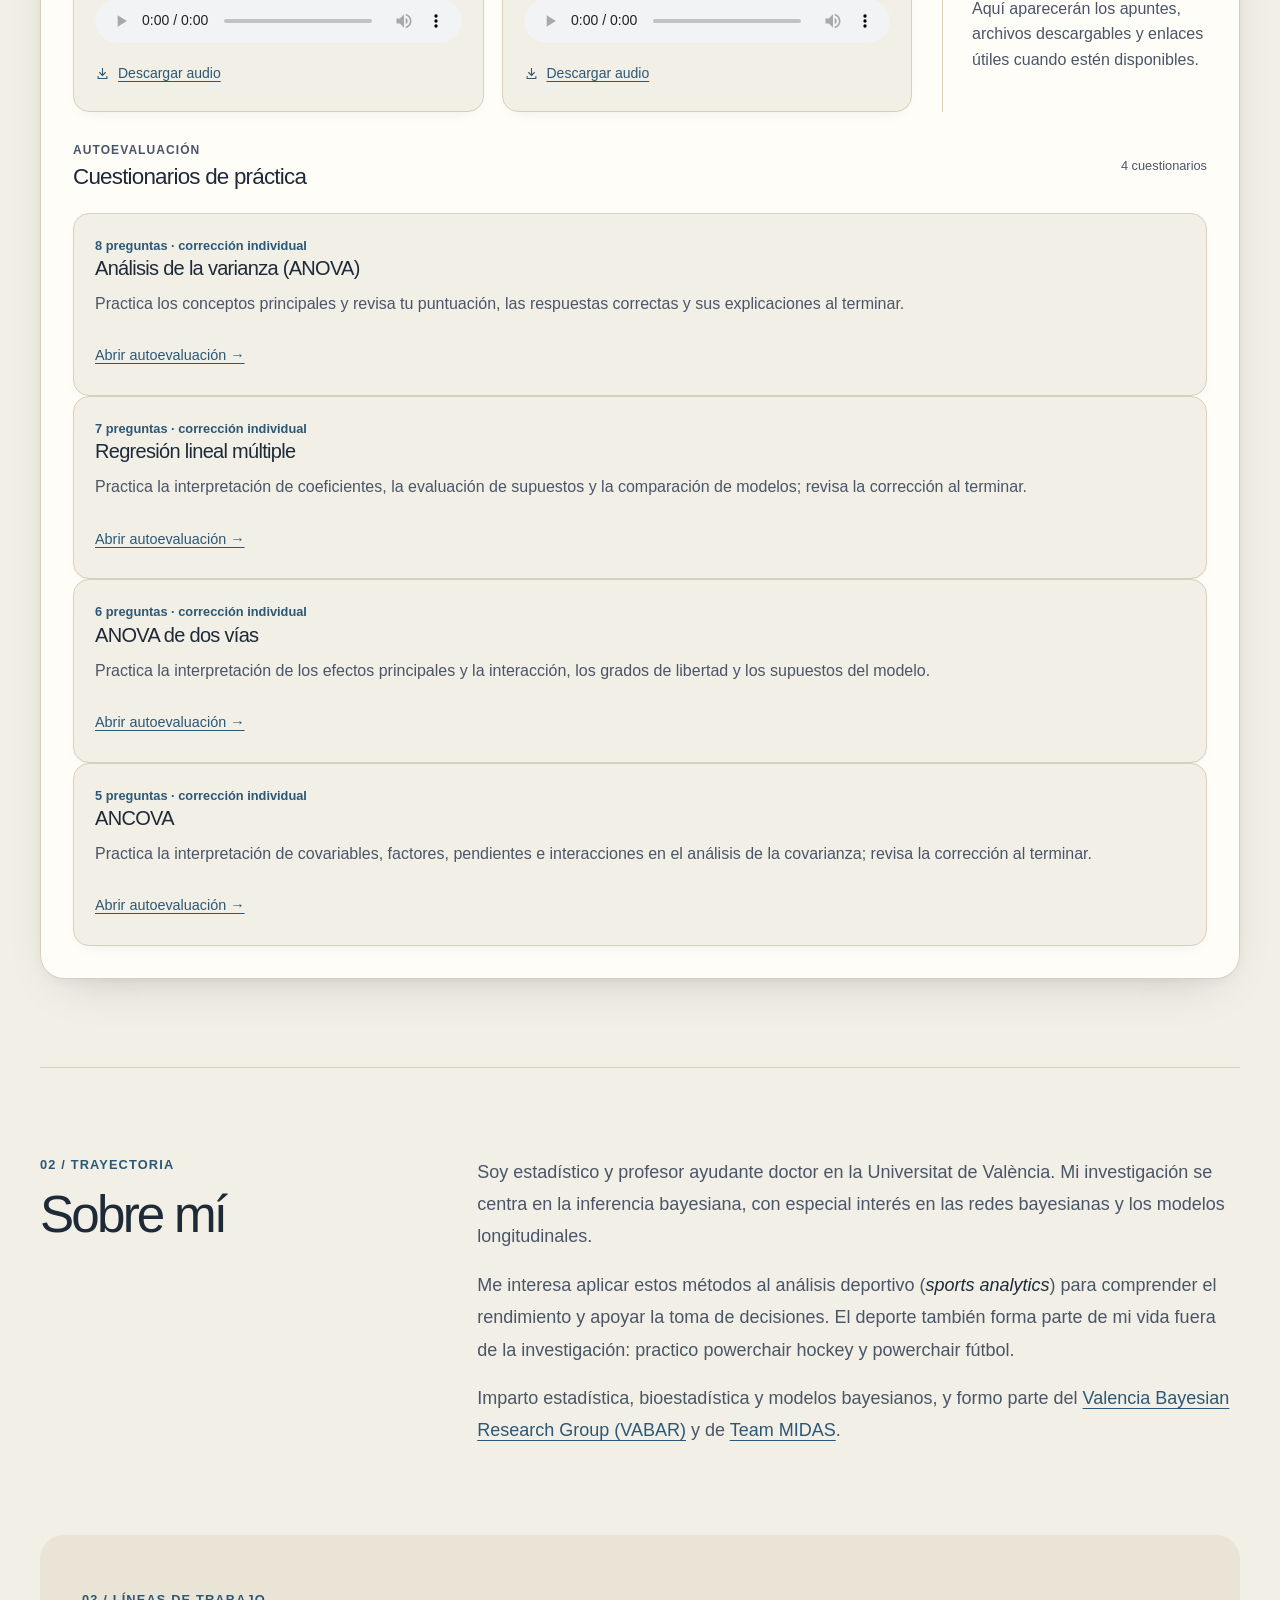
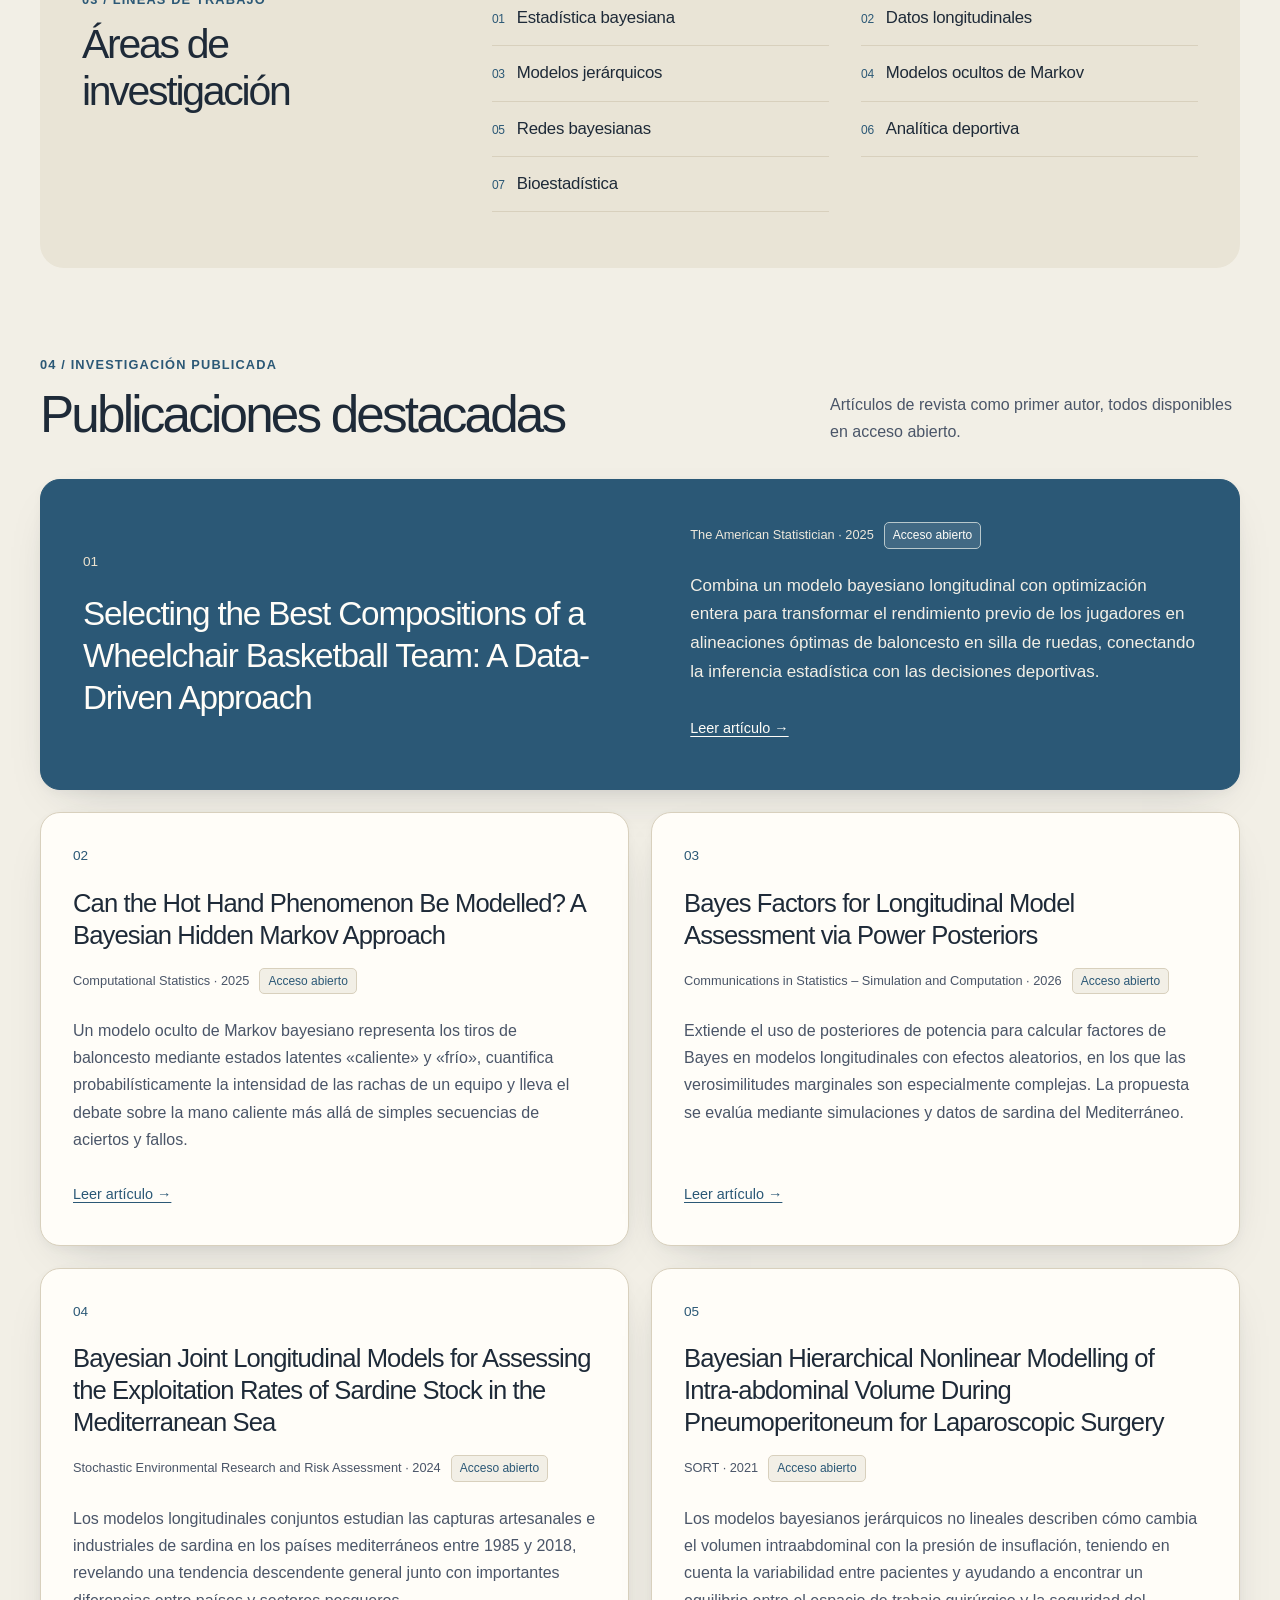
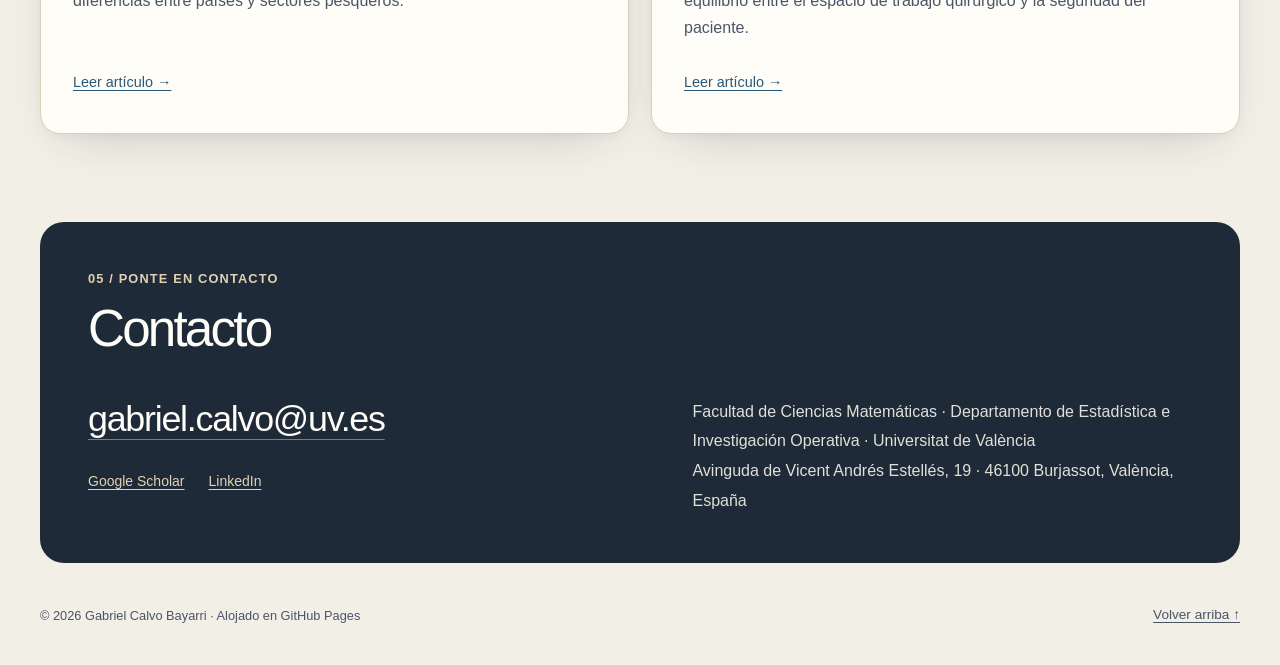
==== commit fd5f74b4: "Update ANOVA card after verifying live eight-question deployment" ====
--- a/es/index.html
+++ b/es/index.html
@@ -187,7 +187,7 @@
               <span class="panel-count">4 cuestionarios</span>
             </div>
             <article class="episode-card">
-              <span class="episode-number">11 preguntas · corrección individual</span>
+              <span class="episode-number">8 preguntas · corrección individual</span>
               <h5>Análisis de la varianza (ANOVA)</h5>
               <p>Practica los conceptos principales y revisa tu puntuación, las respuestas correctas y sus explicaciones al terminar.</p>
               <a class="publication-link" href="/es/docencia/anova.html">Abrir autoevaluación →</a>
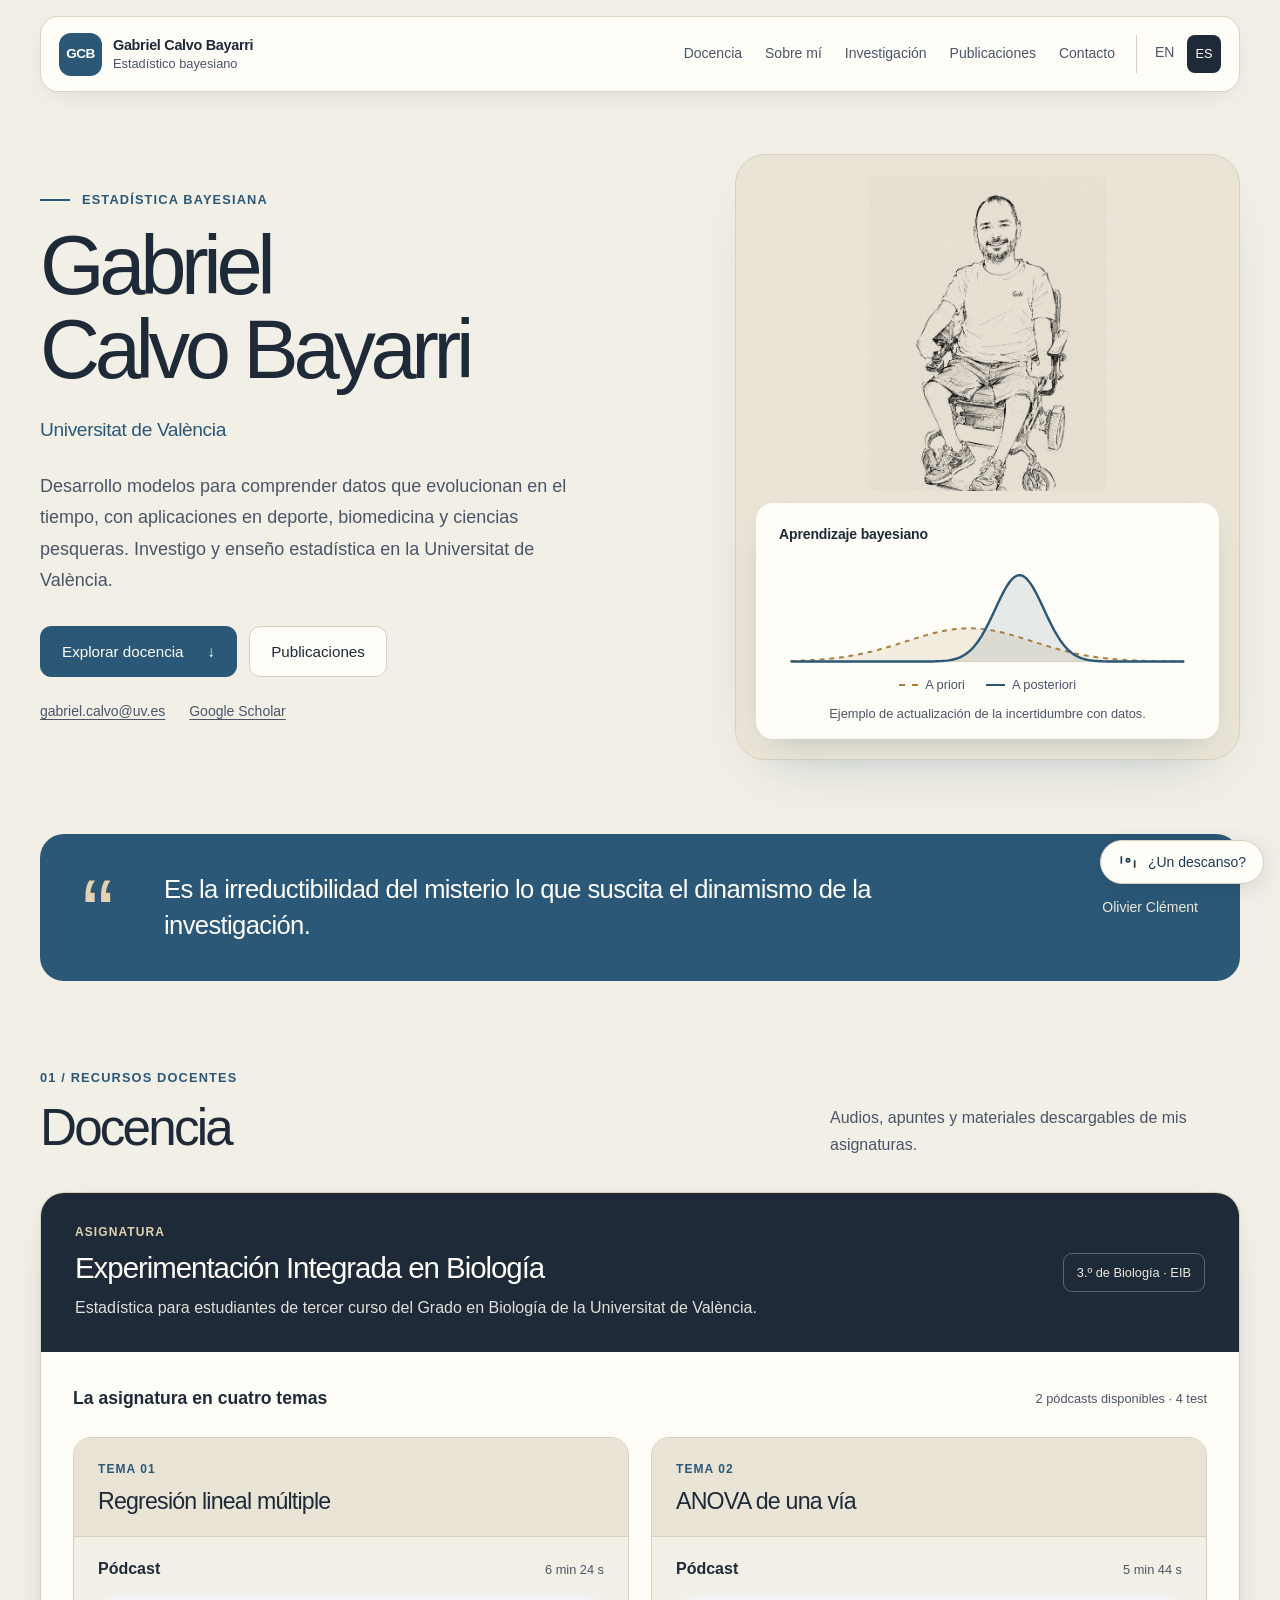
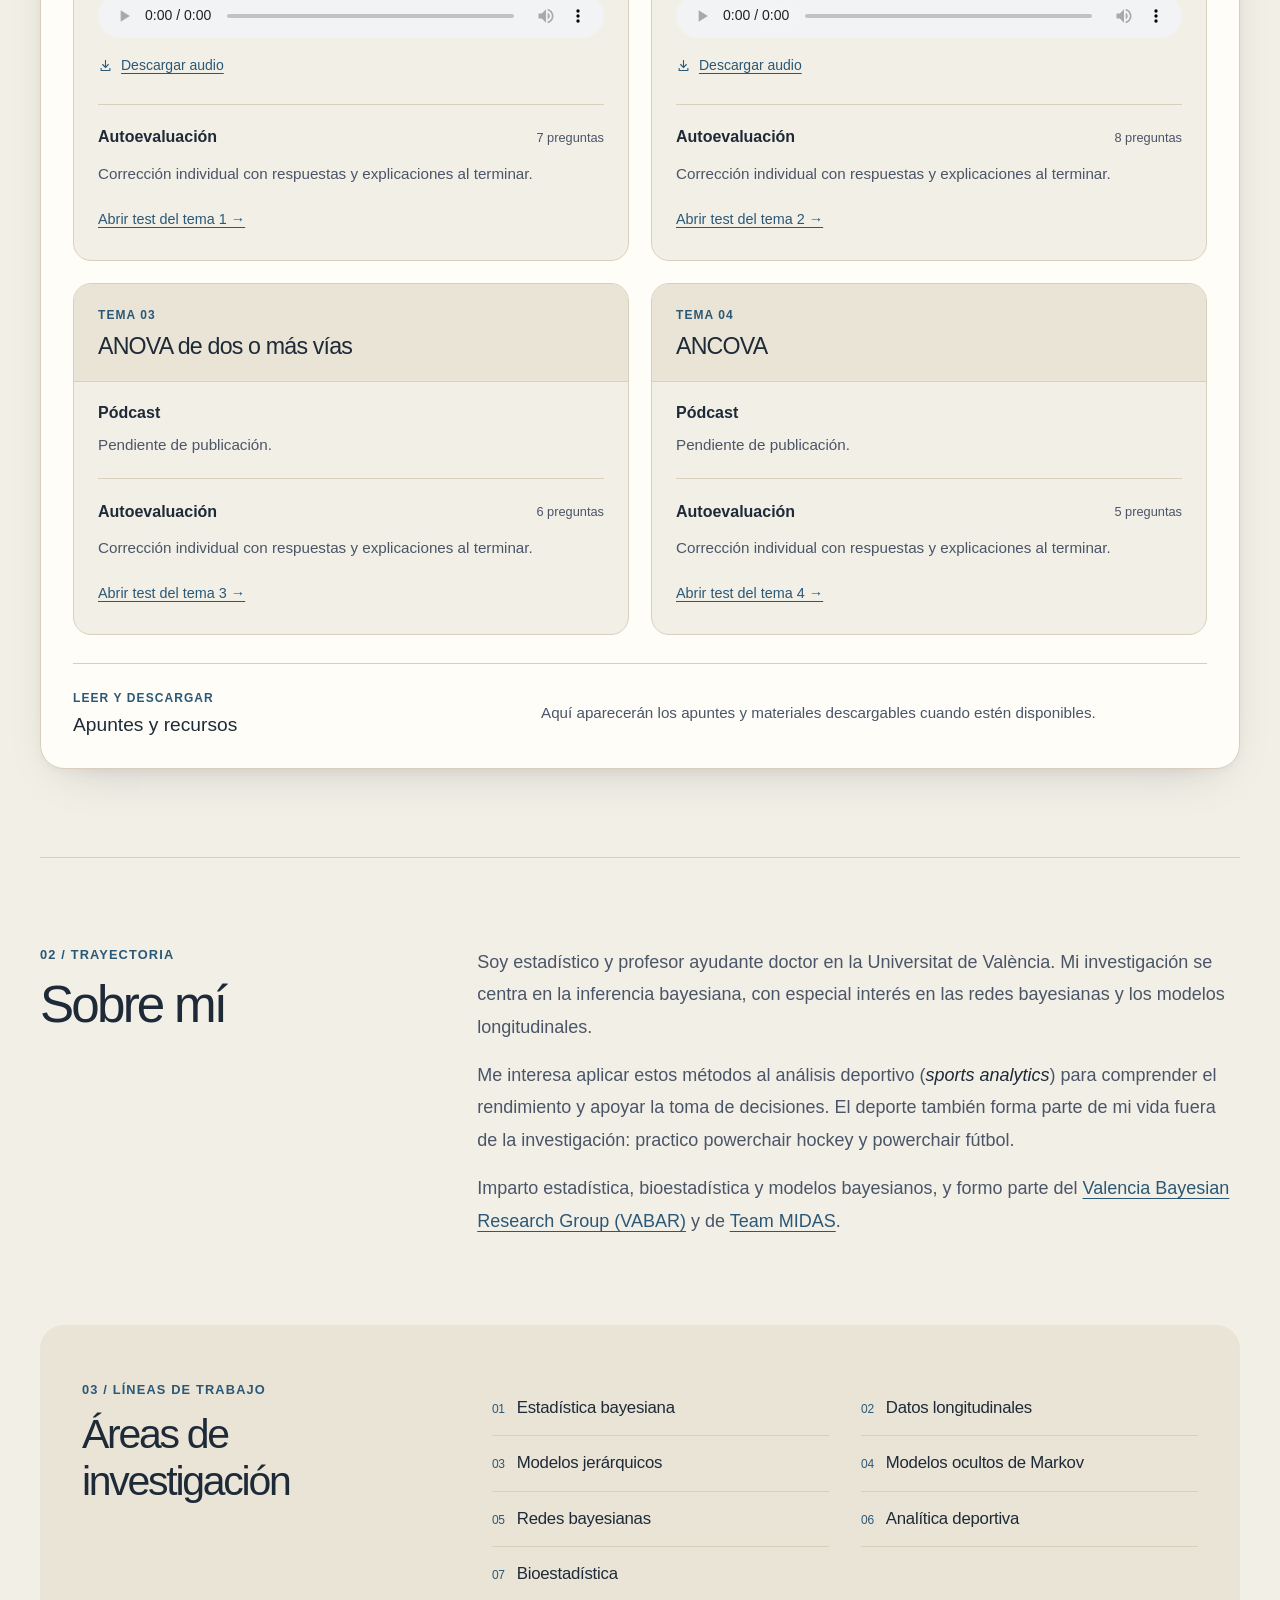
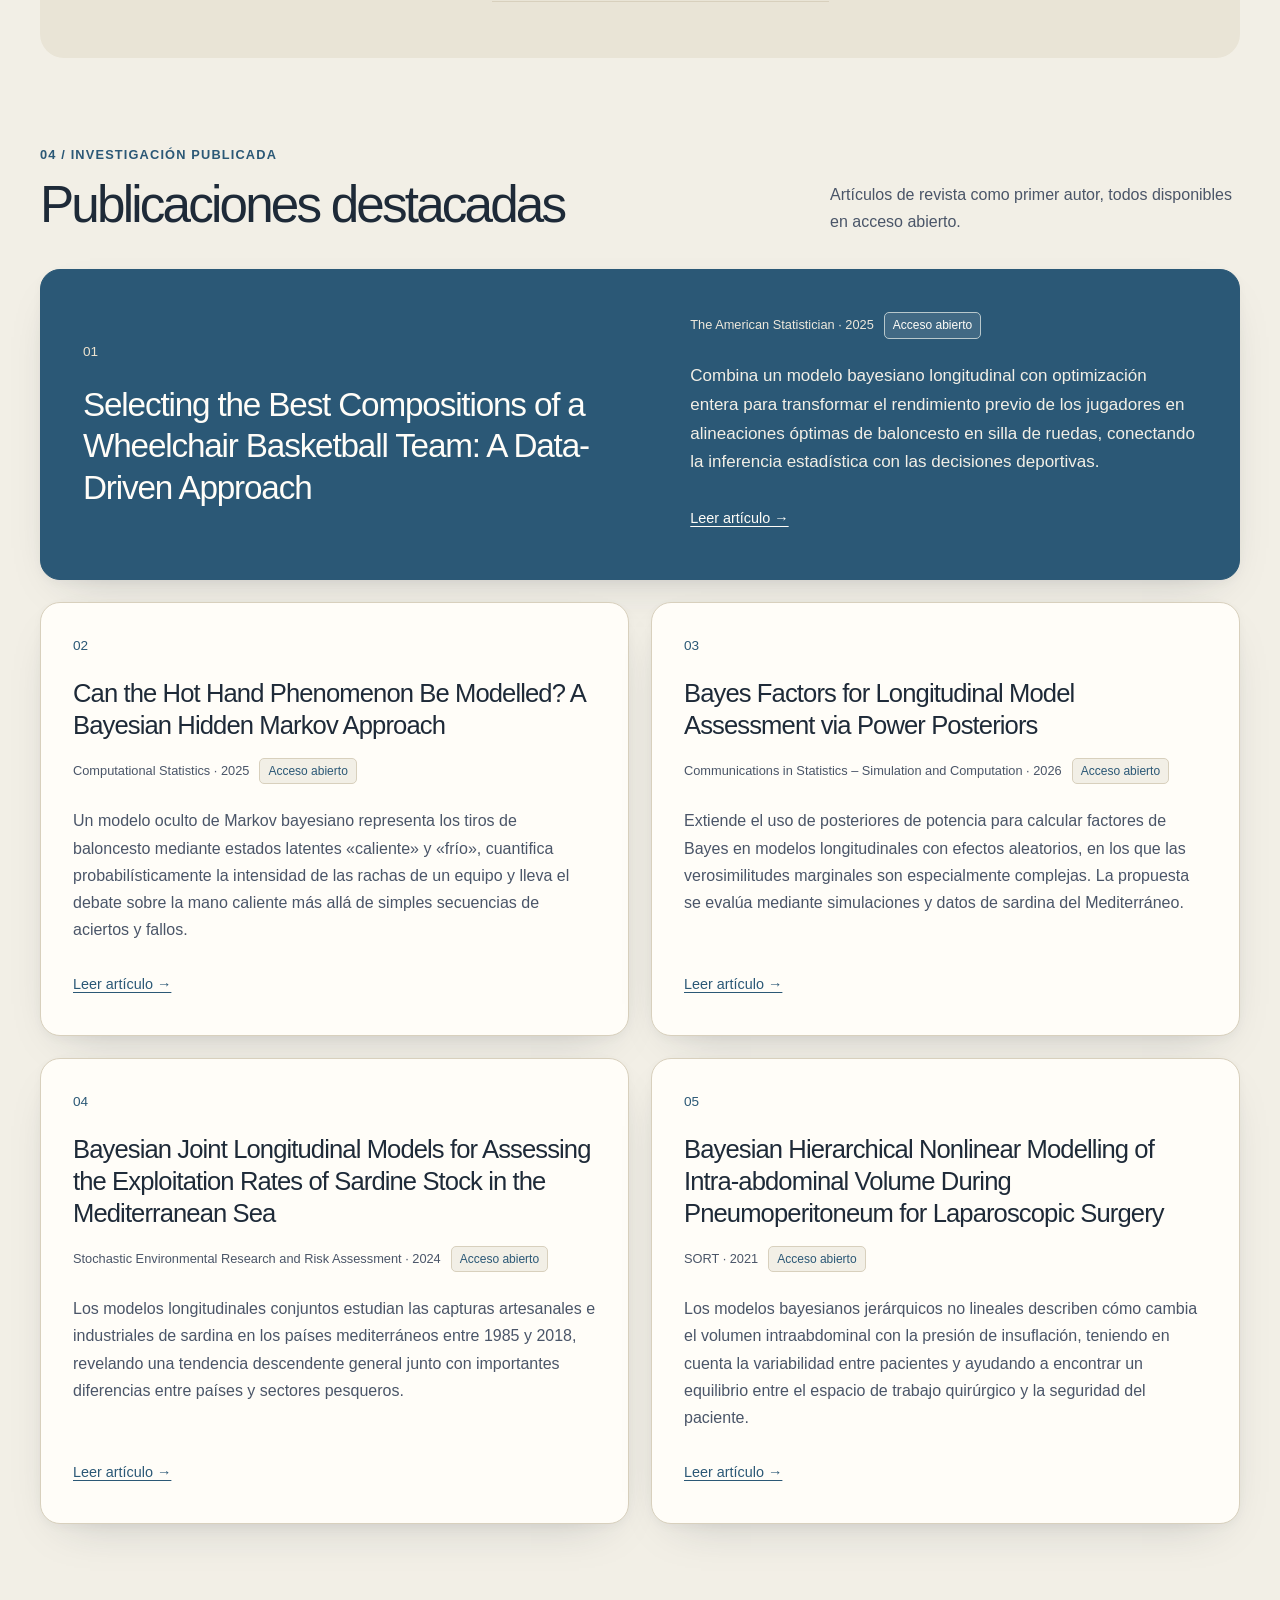
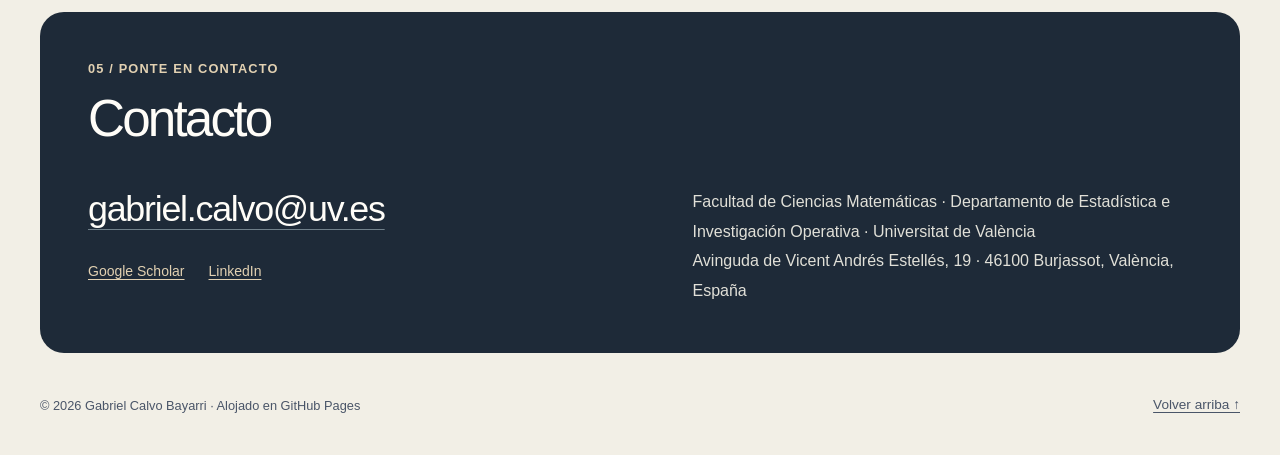
==== commit 79d2313c: "Organize EIB teaching resources into four consistent topics" ====
--- a/es/index.html
+++ b/es/index.html
@@ -28,7 +28,7 @@
 <link rel="alternate" hreflang="es" href="https://gcalvobayarri.github.io/es/">
 <link rel="alternate" hreflang="x-default" href="https://gcalvobayarri.github.io/">
 <meta name="theme-color" content="#2b5876">
-<link rel="stylesheet" href="/assets/site.css?v=20260910-warm">
+<link rel="stylesheet" href="/assets/site.css?v=20261103-topics">
 <script src="/assets/site.js?v=20260910" defer></script>
 <link rel="stylesheet" href="/assets/pong.css?v=1">
 <script type="module" src="/assets/pong.mjs?v=2"></script>
@@ -123,95 +123,14 @@
           <span class="course-badge">3.º de Biología · EIB</span>
         </div>
 
-        <div class="teaching-layout">
-          <div class="teaching-panel" role="region" aria-labelledby="podcast-title-es">
-            <div class="panel-heading">
-              <div>
-                <p class="eyebrow">Escuchar</p>
-                <h4 id="podcast-title-es">Pódcast</h4>
-              </div>
-              <span class="panel-count">2 capítulos</span>
-            </div>
-
-            <div class="episode-list">
-              <article class="episode-card">
-                <div class="episode-top">
-                  <span class="episode-number">Capítulo 01</span>
-                  <span class="episode-duration">6 min 24 s</span>
-                </div>
-                <h5>Regresión lineal múltiple</h5>
-                <p>Introducción en audio a la regresión lineal múltiple.</p>
-                <audio controls preload="metadata" aria-label="Pódcast: Capítulo 1, Regresión lineal múltiple">
-                  <source src="/audio/capitulo_modelo_lineal_es.m4a" type="audio/mp4">
-                  Tu navegador no permite reproducir este audio.
-                </audio>
-                <div class="episode-footer">
-                  <a class="audio-download" href="/audio/capitulo_modelo_lineal_es.m4a" download><svg viewBox="0 0 24 24" fill="none" stroke="currentColor" stroke-width="1.7" aria-hidden="true"><path d="M12 3v12m-5-5 5 5 5-5M5 16v4h14v-4"/></svg>Descargar audio</a>
-                </div>
-              </article>
-
-              <article class="episode-card">
-                <div class="episode-top">
-                  <span class="episode-number">Capítulo 02</span>
-                  <span class="episode-duration">5 min 44 s</span>
-                </div>
-                <h5>ANOVA</h5>
-                <p>Introducción en audio al análisis de la varianza.</p>
-                <audio controls preload="metadata" aria-label="Pódcast: Capítulo 2, ANOVA">
-                  <source src="/audio/capitulo2_anova_es.m4a" type="audio/mp4">
-                  Tu navegador no permite reproducir este audio.
-                </audio>
-                <div class="episode-footer">
-                  <a class="audio-download" href="/audio/capitulo2_anova_es.m4a" download><svg viewBox="0 0 24 24" fill="none" stroke="currentColor" stroke-width="1.7" aria-hidden="true"><path d="M12 3v12m-5-5 5 5 5-5M5 16v4h14v-4"/></svg>Descargar audio</a>
-                </div>
-              </article>
-            </div>
-          </div>
-
-          <div class="teaching-panel materials-panel" role="region" aria-labelledby="materials-title-es">
-            <div class="panel-heading">
-              <div>
-                <p class="eyebrow">Leer y descargar</p>
-                <h4 id="materials-title-es">Apuntes y recursos</h4>
-              </div>
-              <span class="panel-count">Próximamente</span>
-            </div>
-            <div class="materials-empty">
-      <span class="materials-symbol" aria-hidden="true"><svg viewBox="0 0 24 24" fill="none" stroke="currentColor" stroke-width="1.6" aria-hidden="true"><path d="M13 3H5v18h14V9l-6-6Zm0 0v6h6M8 13h8M8 17h6"/></svg></span>
-      <p>Aquí aparecerán los apuntes, archivos descargables y enlaces útiles cuando estén disponibles.</p>
-    </div>
-          </div>
-          <div class="teaching-panel" role="region" aria-labelledby="practice-title-es" style="grid-column:1 / -1">
-            <div class="panel-heading">
-              <div><p class="eyebrow">Autoevaluación</p><h4 id="practice-title-es">Cuestionarios de práctica</h4></div>
-              <span class="panel-count">4 cuestionarios</span>
-            </div>
-            <article class="episode-card">
-              <span class="episode-number">8 preguntas · corrección individual</span>
-              <h5>Análisis de la varianza (ANOVA)</h5>
-              <p>Practica los conceptos principales y revisa tu puntuación, las respuestas correctas y sus explicaciones al terminar.</p>
-              <a class="publication-link" href="/es/docencia/anova.html">Abrir autoevaluación →</a>
-            </article>
-            <article class="episode-card">
-              <span class="episode-number">7 preguntas · corrección individual</span>
-              <h5>Regresión lineal múltiple</h5>
-              <p>Practica la interpretación de coeficientes, la evaluación de supuestos y la comparación de modelos; revisa la corrección al terminar.</p>
-              <a class="publication-link" href="/es/docencia/regresion.html">Abrir autoevaluación →</a>
-            </article>
-            <article class="episode-card">
-              <span class="episode-number">6 preguntas · corrección individual</span>
-              <h5>ANOVA de dos vías</h5>
-              <p>Practica la interpretación de los efectos principales y la interacción, los grados de libertad y los supuestos del modelo.</p>
-              <a class="publication-link" href="/es/docencia/anova-dos-vias.html">Abrir autoevaluación →</a>
-            </article>
-            <article class="episode-card">
-              <span class="episode-number">5 preguntas · corrección individual</span>
-              <h5>ANCOVA</h5>
-              <p>Practica la interpretación de covariables, factores, pendientes e interacciones en el análisis de la covarianza; revisa la corrección al terminar.</p>
-              <a class="publication-link" href="/es/docencia/ancova.html">Abrir autoevaluación →</a>
-            </article>
-          </div>
-        </div>
+        <div class="course-topics">
+ <div class="topics-intro"><p>La asignatura en cuatro temas</p><span class="panel-count">2 pódcasts disponibles · 4 test</span></div>
+ <div class="topics-grid"><section class="topic-card" aria-labelledby="topic-1-es" id="tema-1"><header class="topic-heading"><p class="eyebrow">Tema 01</p><h4 id="topic-1-es">Regresión lineal múltiple</h4></header><div class="topic-resources"><div class="topic-resource"><div class="episode-top"><h5>Pódcast</h5><span class="episode-duration">6 min 24 s</span></div><audio controls preload="metadata" aria-label="Pódcast: tema 1, Regresión lineal múltiple"><source src="/audio/capitulo_modelo_lineal_es.m4a" type="audio/mp4">Tu navegador no permite reproducir este audio.</audio><a class="audio-download" href="/audio/capitulo_modelo_lineal_es.m4a" download><svg viewBox="0 0 24 24" fill="none" stroke="currentColor" stroke-width="1.7" aria-hidden="true"><path d="M12 3v12m-5-5 5 5 5-5M5 16v4h14v-4"/></svg>Descargar audio</a></div><div class="topic-resource topic-quiz"><div class="episode-top"><h5>Autoevaluación</h5><span class="episode-duration">7 preguntas</span></div><p>Corrección individual con respuestas y explicaciones al terminar.</p><a class="publication-link" href="/es/docencia/regresion.html">Abrir test del tema 1 →</a></div></div></section>
+<section class="topic-card" aria-labelledby="topic-2-es" id="tema-2"><header class="topic-heading"><p class="eyebrow">Tema 02</p><h4 id="topic-2-es">ANOVA de una vía</h4></header><div class="topic-resources"><div class="topic-resource"><div class="episode-top"><h5>Pódcast</h5><span class="episode-duration">5 min 44 s</span></div><audio controls preload="metadata" aria-label="Pódcast: tema 2, ANOVA de una vía"><source src="/audio/capitulo2_anova_es.m4a" type="audio/mp4">Tu navegador no permite reproducir este audio.</audio><a class="audio-download" href="/audio/capitulo2_anova_es.m4a" download><svg viewBox="0 0 24 24" fill="none" stroke="currentColor" stroke-width="1.7" aria-hidden="true"><path d="M12 3v12m-5-5 5 5 5-5M5 16v4h14v-4"/></svg>Descargar audio</a></div><div class="topic-resource topic-quiz"><div class="episode-top"><h5>Autoevaluación</h5><span class="episode-duration">8 preguntas</span></div><p>Corrección individual con respuestas y explicaciones al terminar.</p><a class="publication-link" href="/es/docencia/anova.html">Abrir test del tema 2 →</a></div></div></section>
+<section class="topic-card" aria-labelledby="topic-3-es" id="tema-3"><header class="topic-heading"><p class="eyebrow">Tema 03</p><h4 id="topic-3-es">ANOVA de dos o más vías</h4></header><div class="topic-resources"><div class="topic-resource topic-pending"><h5>Pódcast</h5><p>Pendiente de publicación.</p></div><div class="topic-resource topic-quiz"><div class="episode-top"><h5>Autoevaluación</h5><span class="episode-duration">6 preguntas</span></div><p>Corrección individual con respuestas y explicaciones al terminar.</p><a class="publication-link" href="/es/docencia/anova-dos-vias.html">Abrir test del tema 3 →</a></div></div></section>
+<section class="topic-card" aria-labelledby="topic-4-es" id="tema-4"><header class="topic-heading"><p class="eyebrow">Tema 04</p><h4 id="topic-4-es">ANCOVA</h4></header><div class="topic-resources"><div class="topic-resource topic-pending"><h5>Pódcast</h5><p>Pendiente de publicación.</p></div><div class="topic-resource topic-quiz"><div class="episode-top"><h5>Autoevaluación</h5><span class="episode-duration">5 preguntas</span></div><p>Corrección individual con respuestas y explicaciones al terminar.</p><a class="publication-link" href="/es/docencia/ancova.html">Abrir test del tema 4 →</a></div></div></section></div>
+ <aside class="course-materials"><div><p class="eyebrow">Leer y descargar</p><h4>Apuntes y recursos</h4></div><p>Aquí aparecerán los apuntes y materiales descargables cuando estén disponibles.</p></aside>
+ </div>
       </article>
     </section>
 
--- a/assets/site.css
+++ b/assets/site.css
@@ -294,3 +294,29 @@
   html { scroll-behavior: auto; }
   *, *::before, *::after { animation: none !important; transition: none !important; }
 }
+
+/* Course resources grouped by topic in the same order in both languages. */
+.course-topics{padding:32px}
+.topics-intro{display:flex;align-items:center;justify-content:space-between;gap:16px;margin-bottom:24px}
+.topics-intro>p{margin:0;font-size:1.1rem;font-weight:600;color:var(--ink)}
+.topics-grid{display:grid;grid-template-columns:repeat(2,minmax(0,1fr));gap:22px}
+.topic-card{min-width:0;overflow:hidden;border:1px solid var(--line);border-radius:18px;background:var(--paper)}
+.topic-heading{padding:23px 24px 20px;border-bottom:1px solid var(--line);background:var(--blue-light)}
+.topic-heading .eyebrow{margin:0 0 9px;font-size:.75rem}
+.topic-heading h4{margin:0;font-size:1.45rem;line-height:1.25;letter-spacing:-.035em}
+.topic-resources{padding:0 24px}
+.topic-resource{padding:22px 0}
+.topic-resource+.topic-resource{border-top:1px solid var(--line)}
+.topic-resource h5{margin:0;font-size:1rem;font-weight:600}
+.topic-resource .episode-top{margin-bottom:14px}
+.topic-resource p{margin:10px 0 16px;color:var(--muted);font-size:.95rem;line-height:1.55}
+.topic-resource audio{display:block;width:100%;min-width:0;height:44px}
+.topic-resource .audio-download{margin-top:12px}
+.topic-pending p{margin-bottom:0}
+.topic-quiz .publication-link{display:inline-flex;min-height:36px;align-items:center}
+.course-materials{display:grid;grid-template-columns:1fr 1.5fr;gap:24px;align-items:center;margin-top:28px;padding-top:26px;border-top:1px solid var(--line)}
+.course-materials .eyebrow{margin:0 0 7px;font-size:.75rem}
+.course-materials h4{margin:0;font-size:1.2rem}
+.course-materials>p{margin:0;color:var(--muted);font-size:.95rem}
+@media(max-width:800px){.course-topics{padding:24px}.topics-grid{grid-template-columns:1fr}.topics-intro{align-items:flex-start;flex-direction:column;gap:8px}.topics-intro .panel-count{white-space:normal}.course-materials{grid-template-columns:1fr;gap:14px}}
+@media(max-width:560px){.course-topics{padding:22px 18px}.topic-heading{padding:20px}.topic-heading h4{font-size:1.35rem}.topic-resources{padding:0 20px}.topic-resource .episode-top{gap:10px}}
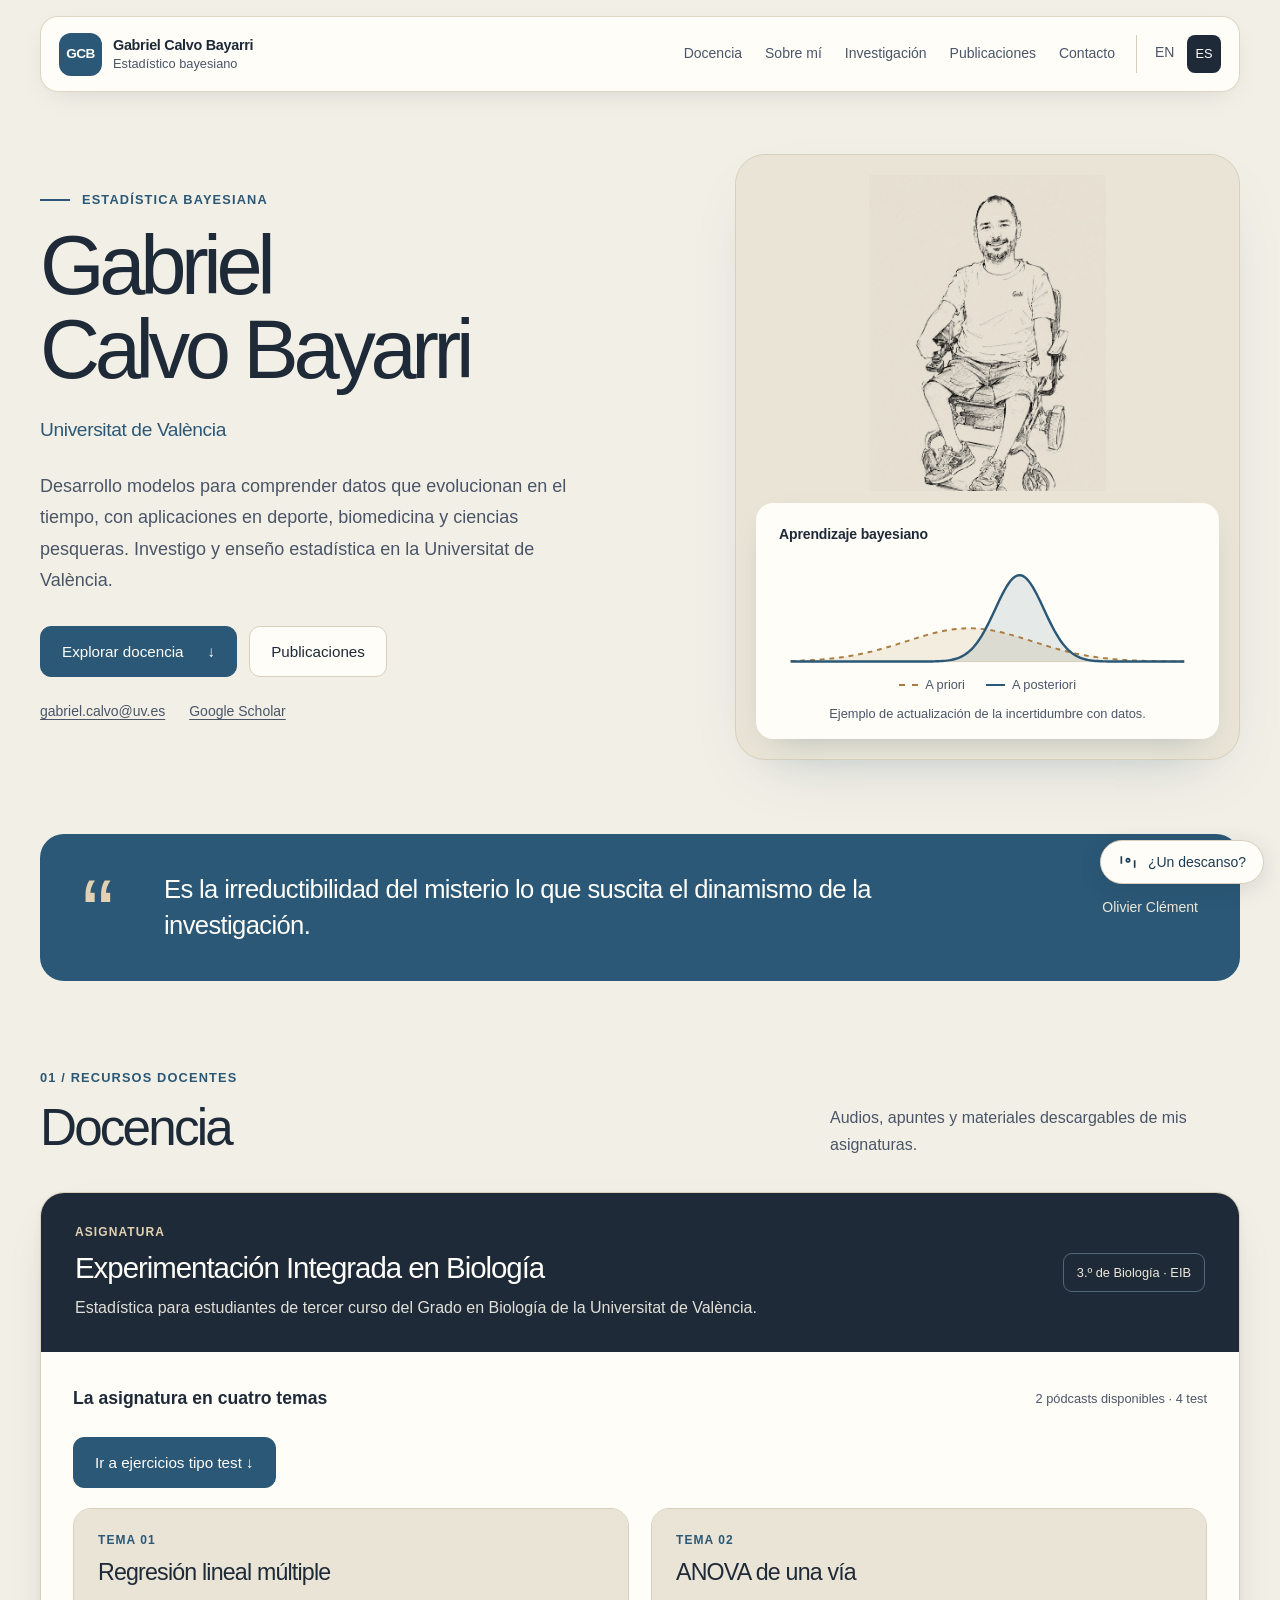
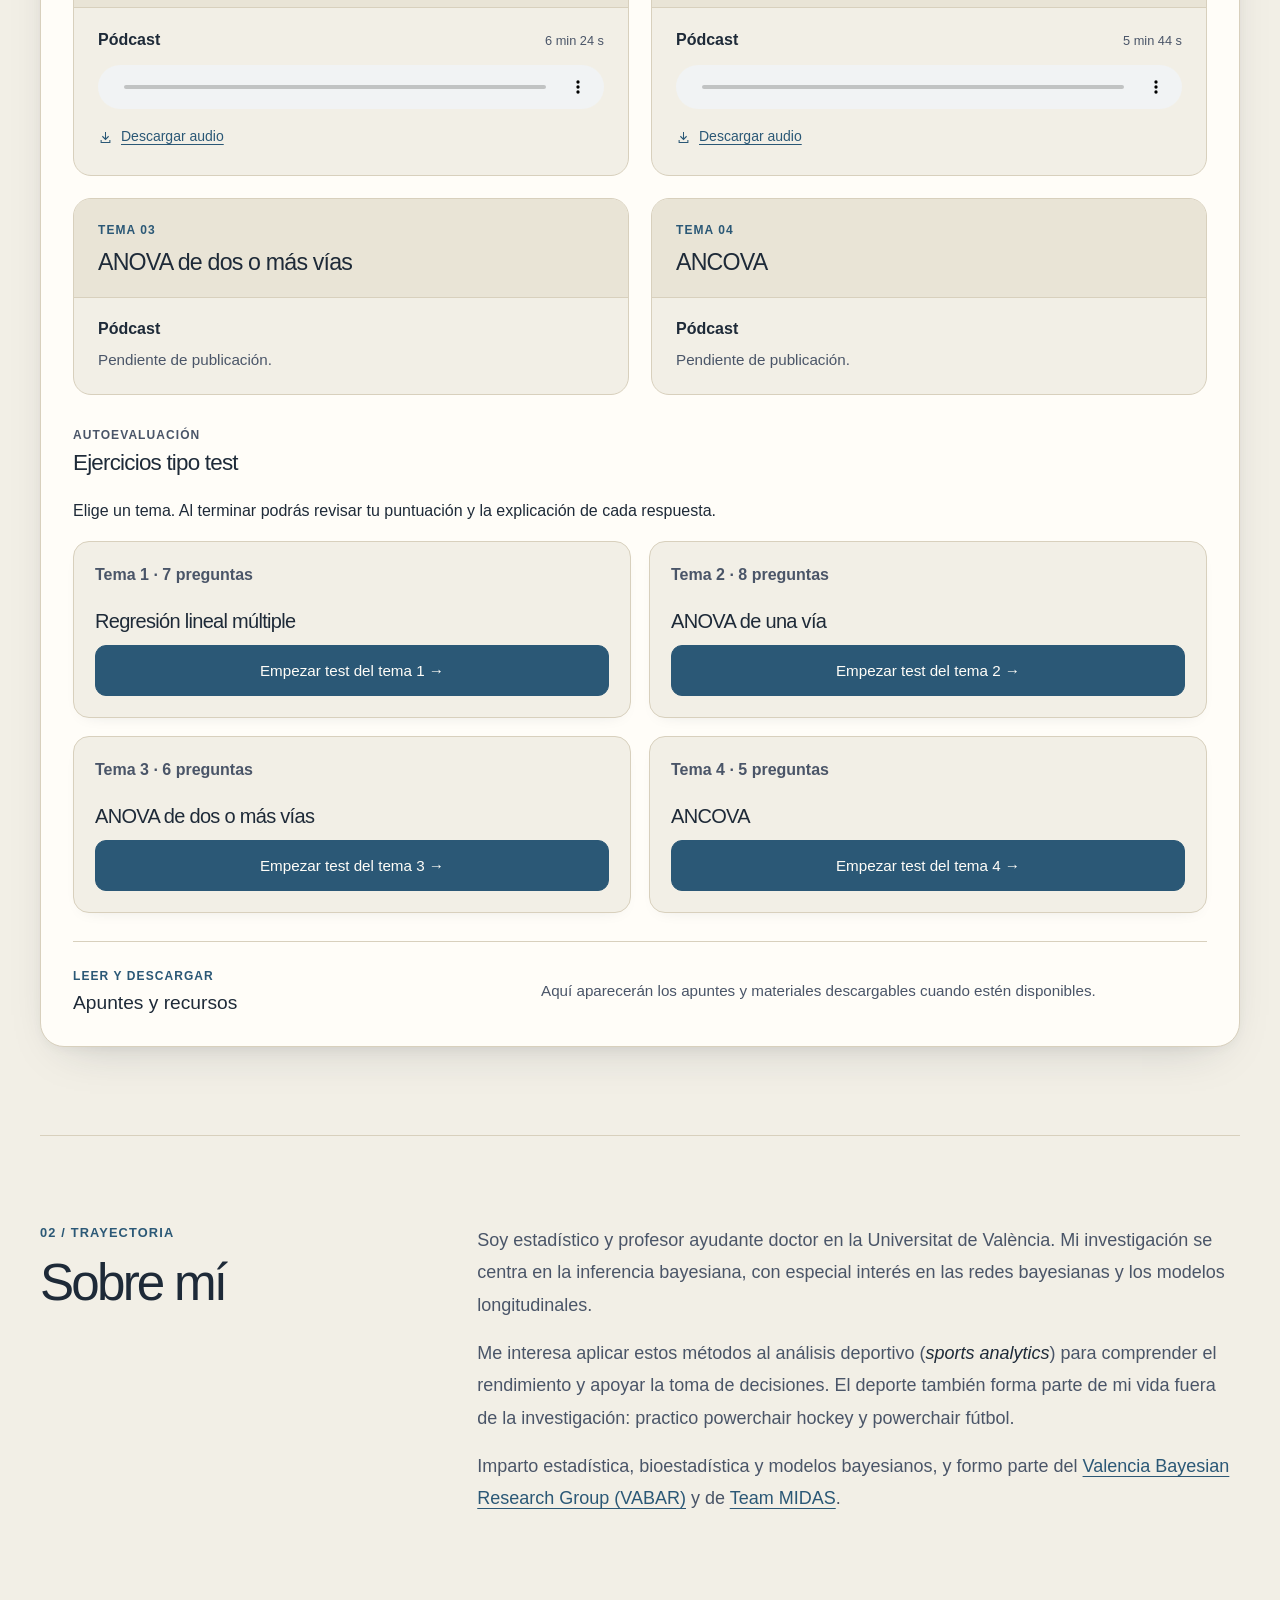
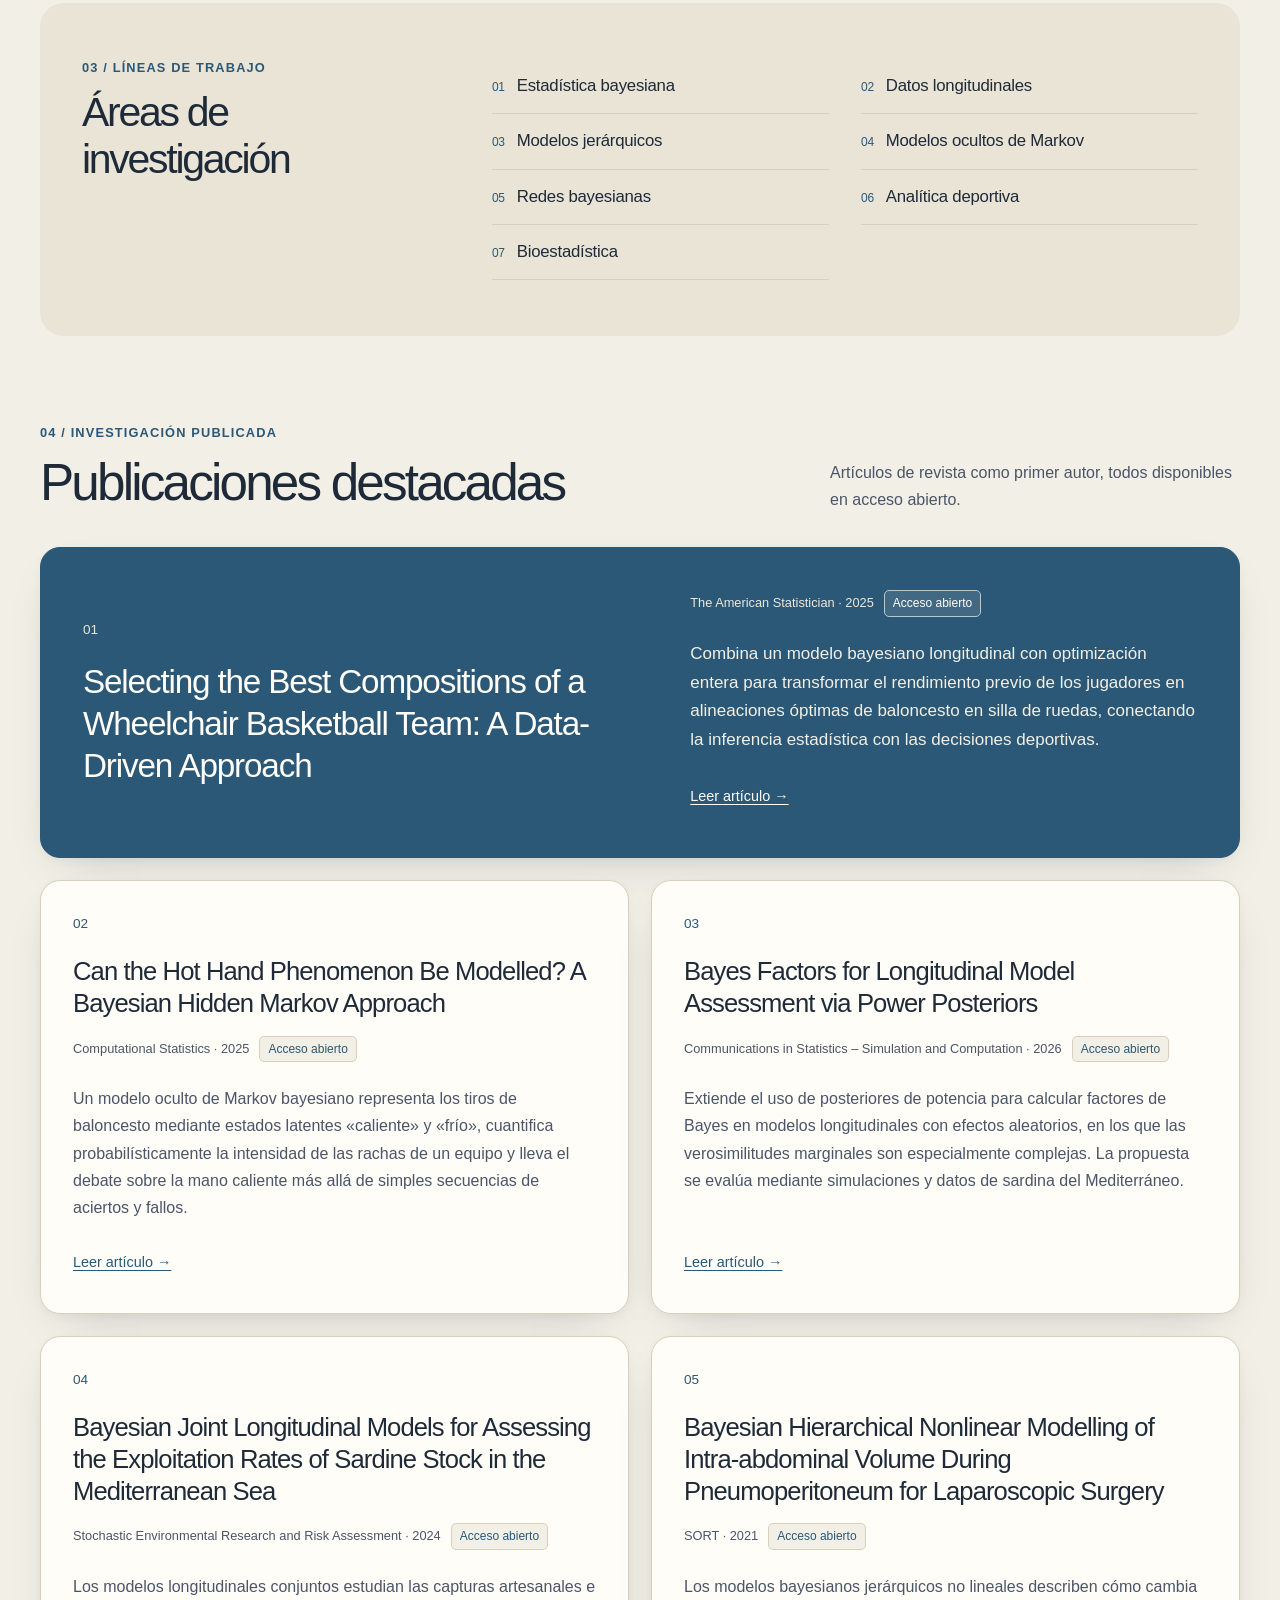
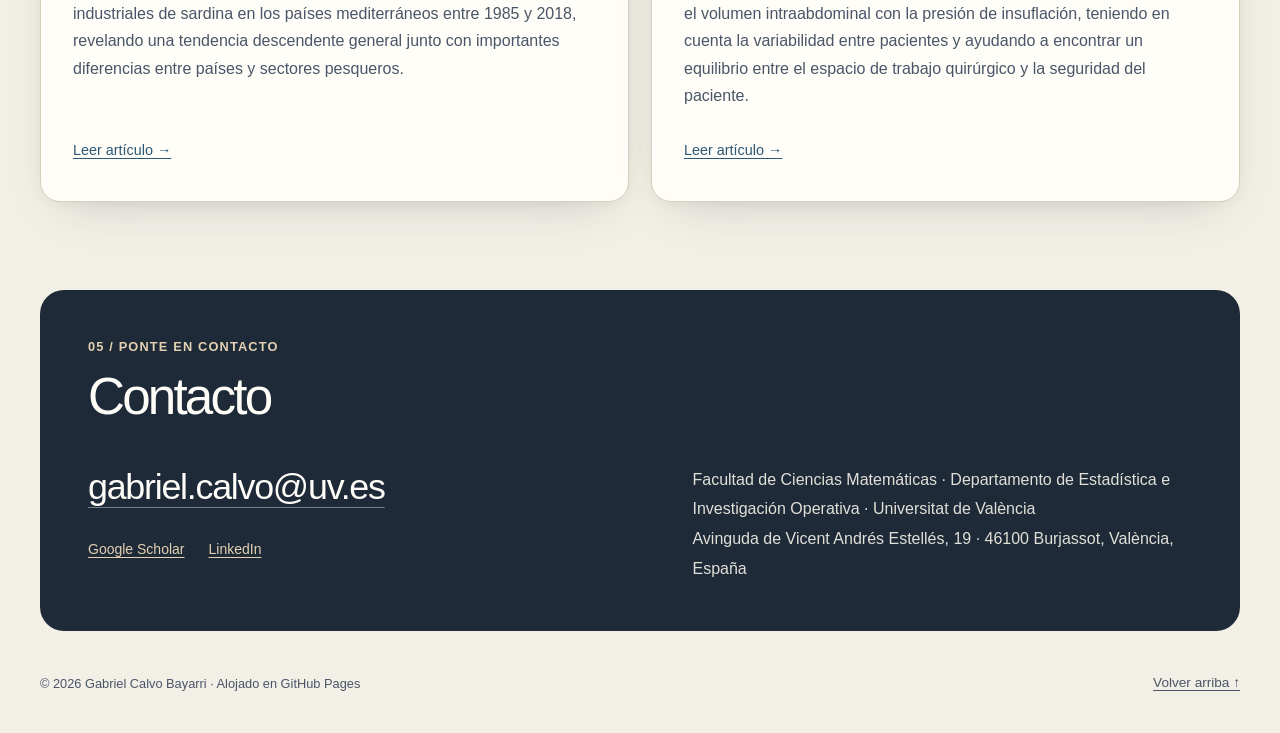
==== commit a0b43b9f: "Group EIB practice tests in a dedicated section with prominent buttons" ====
--- a/es/index.html
+++ b/es/index.html
@@ -125,11 +125,14 @@
 
         <div class="course-topics">
  <div class="topics-intro"><p>La asignatura en cuatro temas</p><span class="panel-count">2 pódcasts disponibles · 4 test</span></div>
- <div class="topics-grid"><section class="topic-card" aria-labelledby="topic-1-es" id="tema-1"><header class="topic-heading"><p class="eyebrow">Tema 01</p><h4 id="topic-1-es">Regresión lineal múltiple</h4></header><div class="topic-resources"><div class="topic-resource"><div class="episode-top"><h5>Pódcast</h5><span class="episode-duration">6 min 24 s</span></div><audio controls preload="metadata" aria-label="Pódcast: tema 1, Regresión lineal múltiple"><source src="/audio/capitulo_modelo_lineal_es.m4a" type="audio/mp4">Tu navegador no permite reproducir este audio.</audio><a class="audio-download" href="/audio/capitulo_modelo_lineal_es.m4a" download><svg viewBox="0 0 24 24" fill="none" stroke="currentColor" stroke-width="1.7" aria-hidden="true"><path d="M12 3v12m-5-5 5 5 5-5M5 16v4h14v-4"/></svg>Descargar audio</a></div><div class="topic-resource topic-quiz"><div class="episode-top"><h5>Autoevaluación</h5><span class="episode-duration">7 preguntas</span></div><p>Corrección individual con respuestas y explicaciones al terminar.</p><a class="publication-link" href="/es/docencia/regresion.html">Abrir test del tema 1 →</a></div></div></section>
-<section class="topic-card" aria-labelledby="topic-2-es" id="tema-2"><header class="topic-heading"><p class="eyebrow">Tema 02</p><h4 id="topic-2-es">ANOVA de una vía</h4></header><div class="topic-resources"><div class="topic-resource"><div class="episode-top"><h5>Pódcast</h5><span class="episode-duration">5 min 44 s</span></div><audio controls preload="metadata" aria-label="Pódcast: tema 2, ANOVA de una vía"><source src="/audio/capitulo2_anova_es.m4a" type="audio/mp4">Tu navegador no permite reproducir este audio.</audio><a class="audio-download" href="/audio/capitulo2_anova_es.m4a" download><svg viewBox="0 0 24 24" fill="none" stroke="currentColor" stroke-width="1.7" aria-hidden="true"><path d="M12 3v12m-5-5 5 5 5-5M5 16v4h14v-4"/></svg>Descargar audio</a></div><div class="topic-resource topic-quiz"><div class="episode-top"><h5>Autoevaluación</h5><span class="episode-duration">8 preguntas</span></div><p>Corrección individual con respuestas y explicaciones al terminar.</p><a class="publication-link" href="/es/docencia/anova.html">Abrir test del tema 2 →</a></div></div></section>
-<section class="topic-card" aria-labelledby="topic-3-es" id="tema-3"><header class="topic-heading"><p class="eyebrow">Tema 03</p><h4 id="topic-3-es">ANOVA de dos o más vías</h4></header><div class="topic-resources"><div class="topic-resource topic-pending"><h5>Pódcast</h5><p>Pendiente de publicación.</p></div><div class="topic-resource topic-quiz"><div class="episode-top"><h5>Autoevaluación</h5><span class="episode-duration">6 preguntas</span></div><p>Corrección individual con respuestas y explicaciones al terminar.</p><a class="publication-link" href="/es/docencia/anova-dos-vias.html">Abrir test del tema 3 →</a></div></div></section>
-<section class="topic-card" aria-labelledby="topic-4-es" id="tema-4"><header class="topic-heading"><p class="eyebrow">Tema 04</p><h4 id="topic-4-es">ANCOVA</h4></header><div class="topic-resources"><div class="topic-resource topic-pending"><h5>Pódcast</h5><p>Pendiente de publicación.</p></div><div class="topic-resource topic-quiz"><div class="episode-top"><h5>Autoevaluación</h5><span class="episode-duration">5 preguntas</span></div><p>Corrección individual con respuestas y explicaciones al terminar.</p><a class="publication-link" href="/es/docencia/ancova.html">Abrir test del tema 4 →</a></div></div></section></div>
- <aside class="course-materials"><div><p class="eyebrow">Leer y descargar</p><h4>Apuntes y recursos</h4></div><p>Aquí aparecerán los apuntes y materiales descargables cuando estén disponibles.</p></aside>
+ <p style="margin:0 0 20px"><a class="button" href="#ejercicios-tipo-test">Ir a ejercicios tipo test ↓</a></p><div class="topics-grid"><section class="topic-card" aria-labelledby="topic-1-es" id="tema-1"><header class="topic-heading"><p class="eyebrow">Tema 01</p><h4 id="topic-1-es">Regresión lineal múltiple</h4></header><div class="topic-resources"><div class="topic-resource"><div class="episode-top"><h5>Pódcast</h5><span class="episode-duration">6 min 24 s</span></div><audio controls preload="metadata" aria-label="Pódcast: tema 1, Regresión lineal múltiple"><source src="/audio/capitulo_modelo_lineal_es.m4a" type="audio/mp4">Tu navegador no permite reproducir este audio.</audio><a class="audio-download" href="/audio/capitulo_modelo_lineal_es.m4a" download><svg viewBox="0 0 24 24" fill="none" stroke="currentColor" stroke-width="1.7" aria-hidden="true"><path d="M12 3v12m-5-5 5 5 5-5M5 16v4h14v-4"/></svg>Descargar audio</a></div></div></section>
+<section class="topic-card" aria-labelledby="topic-2-es" id="tema-2"><header class="topic-heading"><p class="eyebrow">Tema 02</p><h4 id="topic-2-es">ANOVA de una vía</h4></header><div class="topic-resources"><div class="topic-resource"><div class="episode-top"><h5>Pódcast</h5><span class="episode-duration">5 min 44 s</span></div><audio controls preload="metadata" aria-label="Pódcast: tema 2, ANOVA de una vía"><source src="/audio/capitulo2_anova_es.m4a" type="audio/mp4">Tu navegador no permite reproducir este audio.</audio><a class="audio-download" href="/audio/capitulo2_anova_es.m4a" download><svg viewBox="0 0 24 24" fill="none" stroke="currentColor" stroke-width="1.7" aria-hidden="true"><path d="M12 3v12m-5-5 5 5 5-5M5 16v4h14v-4"/></svg>Descargar audio</a></div></div></section>
+<section class="topic-card" aria-labelledby="topic-3-es" id="tema-3"><header class="topic-heading"><p class="eyebrow">Tema 03</p><h4 id="topic-3-es">ANOVA de dos o más vías</h4></header><div class="topic-resources"><div class="topic-resource topic-pending"><h5>Pódcast</h5><p>Pendiente de publicación.</p></div></div></section>
+<section class="topic-card" aria-labelledby="topic-4-es" id="tema-4"><header class="topic-heading"><p class="eyebrow">Tema 04</p><h4 id="topic-4-es">ANCOVA</h4></header><div class="topic-resources"><div class="topic-resource topic-pending"><h5>Pódcast</h5><p>Pendiente de publicación.</p></div></div></section></div>
+ <section id="ejercicios-tipo-test" style="margin-top:32px;scroll-margin-top:110px" aria-labelledby="titulo-test"><div class="panel-heading"><div><p class="eyebrow">Autoevaluación</p><h4 id="titulo-test">Ejercicios tipo test</h4></div></div><p>Elige un tema. Al terminar podrás revisar tu puntuación y la explicación de cada respuesta.</p><div class="episode-list"><article class="episode-card"><p class="episode-number">Tema 1 · 7 preguntas</p><h5>Regresión lineal múltiple</h5><a class="button" href="/es/docencia/regresion.html" aria-label="Empezar test del tema 1: Regresión lineal múltiple">Empezar test del tema 1 →</a></article>
+<article class="episode-card"><p class="episode-number">Tema 2 · 8 preguntas</p><h5>ANOVA de una vía</h5><a class="button" href="/es/docencia/anova.html" aria-label="Empezar test del tema 2: ANOVA de una vía">Empezar test del tema 2 →</a></article>
+<article class="episode-card"><p class="episode-number">Tema 3 · 6 preguntas</p><h5>ANOVA de dos o más vías</h5><a class="button" href="/es/docencia/anova-dos-vias.html" aria-label="Empezar test del tema 3: ANOVA de dos o más vías">Empezar test del tema 3 →</a></article>
+<article class="episode-card"><p class="episode-number">Tema 4 · 5 preguntas</p><h5>ANCOVA</h5><a class="button" href="/es/docencia/ancova.html" aria-label="Empezar test del tema 4: ANCOVA">Empezar test del tema 4 →</a></article></div></section><aside class="course-materials"><div><p class="eyebrow">Leer y descargar</p><h4>Apuntes y recursos</h4></div><p>Aquí aparecerán los apuntes y materiales descargables cuando estén disponibles.</p></aside>
  </div>
       </article>
     </section>
